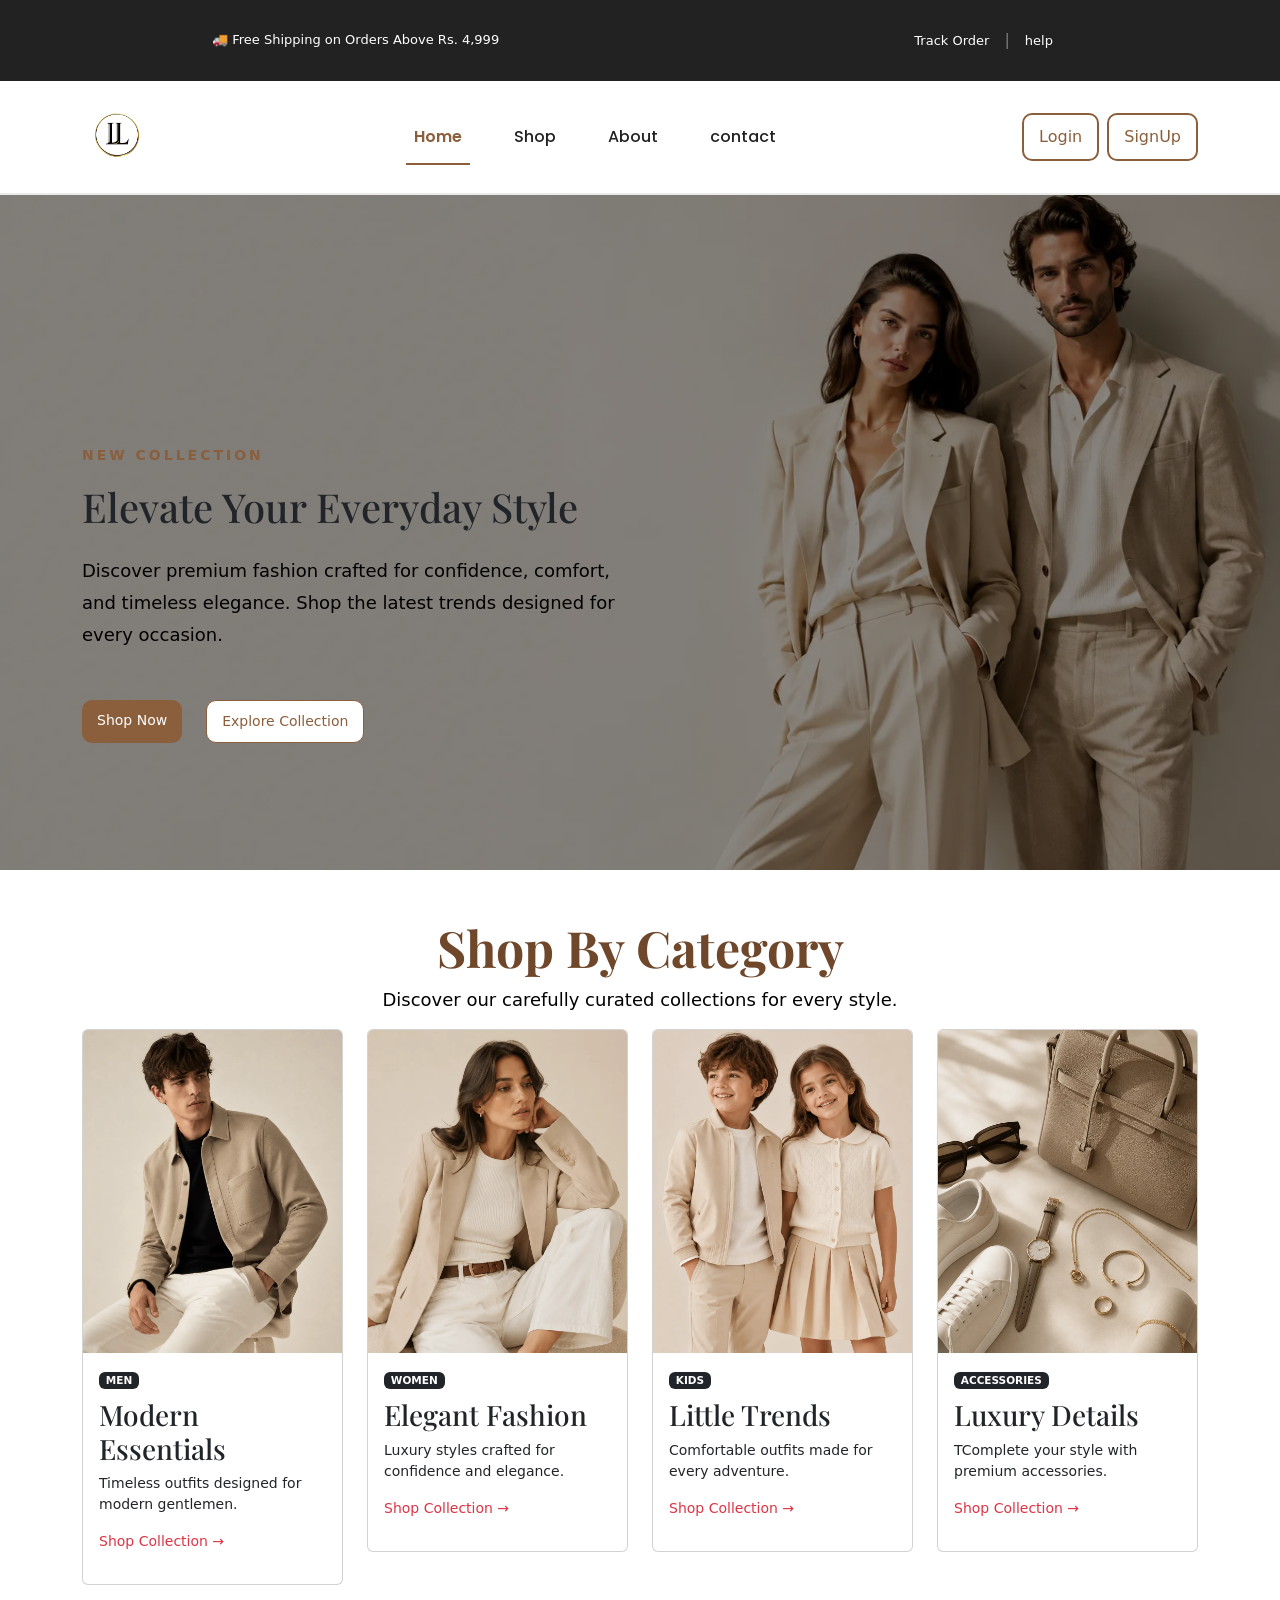
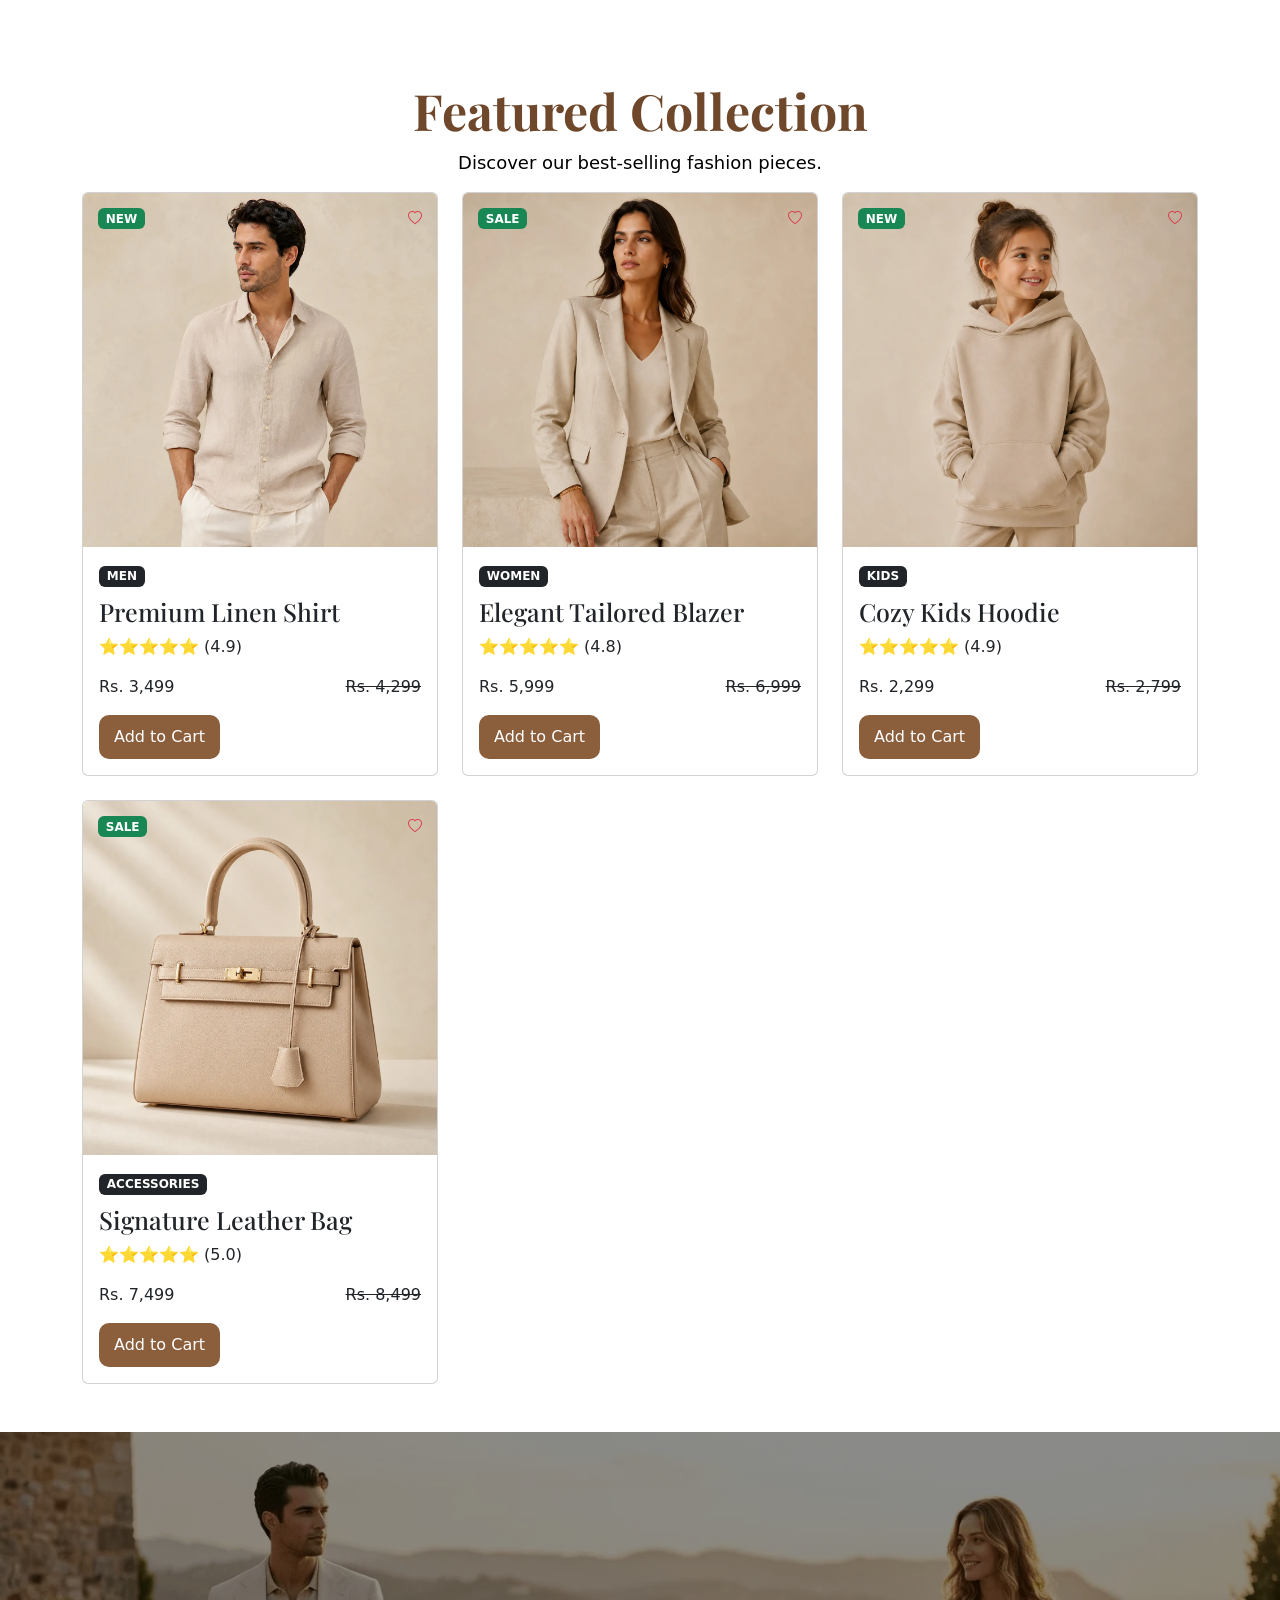
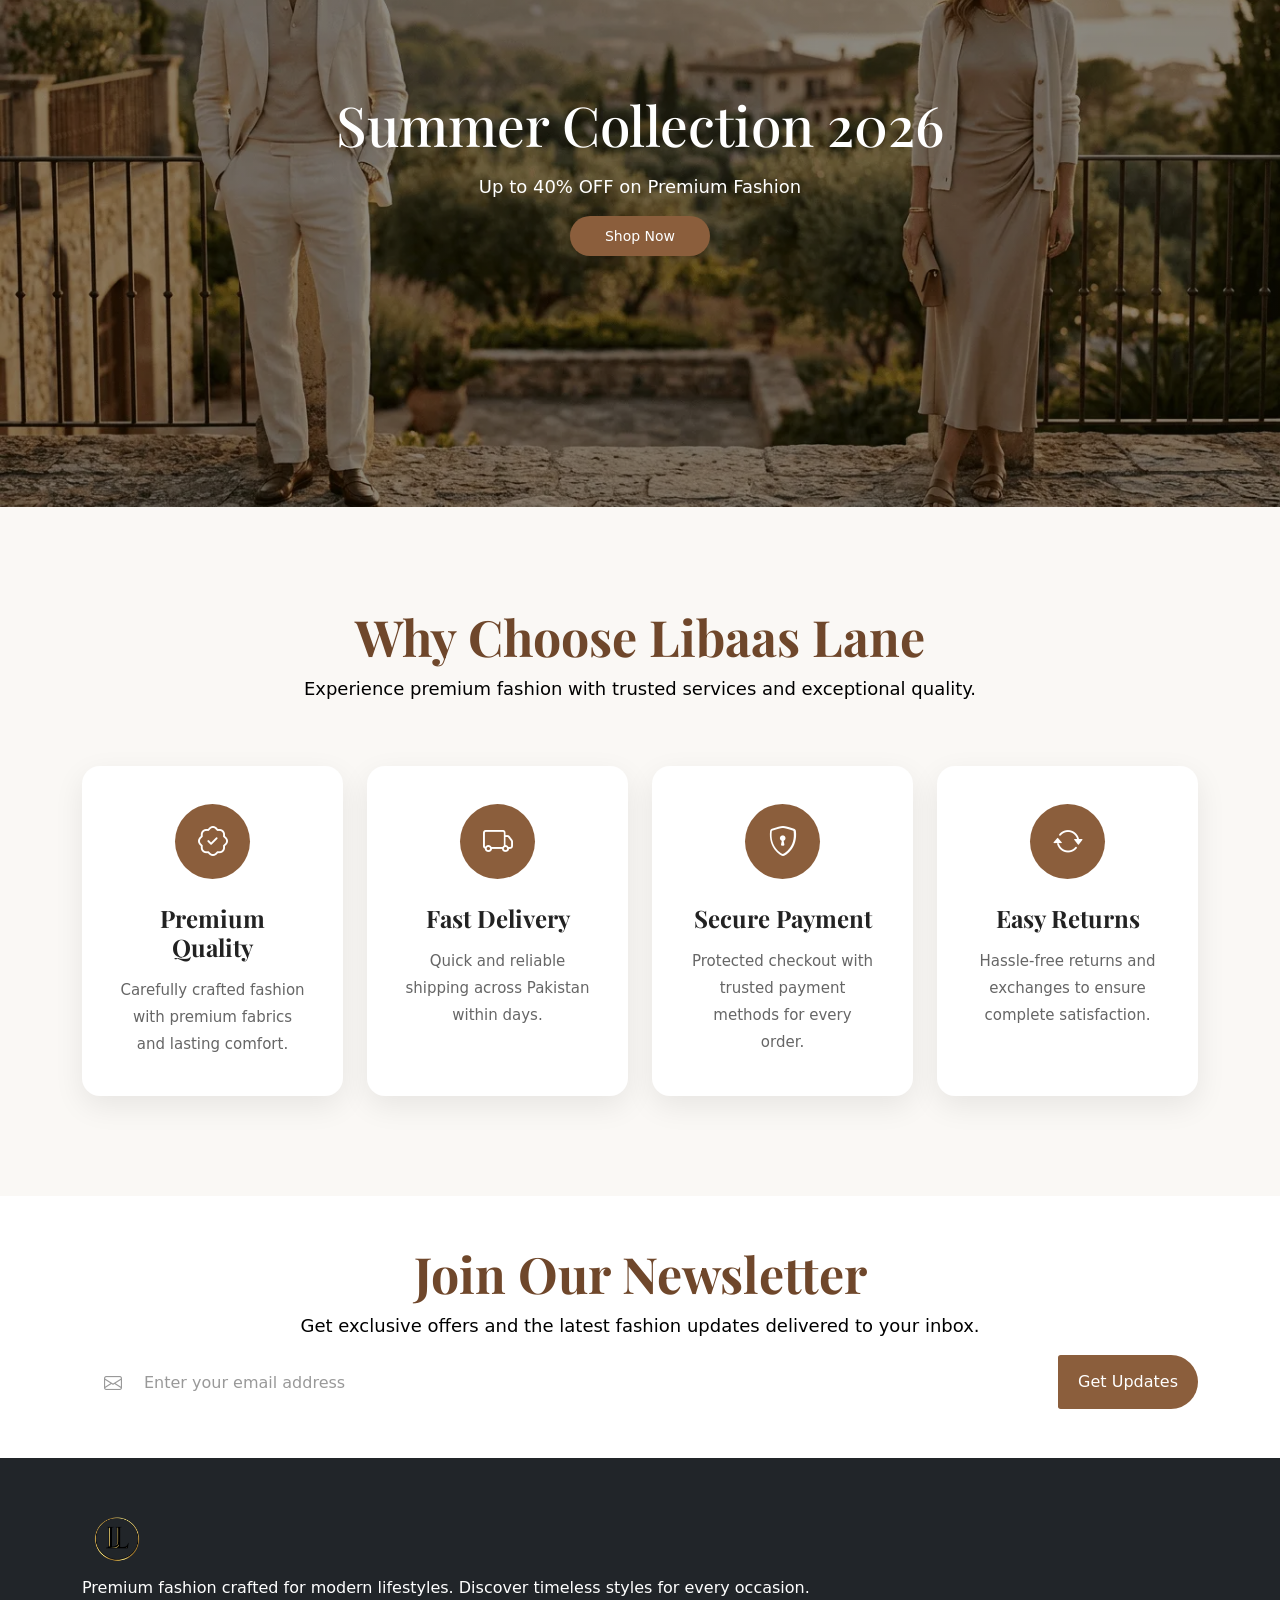
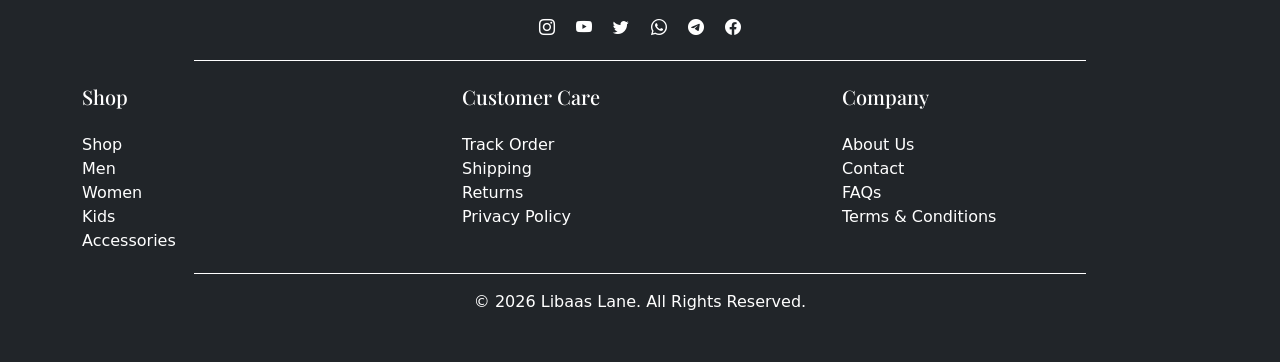
==== index.html @ 7b9d396a "steps Component Y" ====
<!DOCTYPE html>
<html lang="en">

<head>
    <meta charset="UTF-8">
    <meta name="viewport" content="width=device-width, initial-scale=1.0">
    <title>Libaas Lane | Premium Fashion for Men, Women &amp; Kids</title>
    <meta name="description"
        content="Shop premium fashion at Libaas Lane - timeless clothing and accessories for men, women, and kids. Free shipping on orders above Rs. 4,999.">
    <meta name="robots" content="index, follow">
    <link rel="canonical" href="https://www.libaaslane.com/index.html">

    <!-- Open Graph -->
    <meta property="og:type" content="website">
    <meta property="og:site_name" content="Libaas Lane">
    <meta property="og:title" content="Libaas Lane | Premium Fashion for Men, Women &amp; Kids">
    <meta property="og:description"
        content="Shop premium fashion at Libaas Lane - timeless clothing and accessories for men, women, and kids. Free shipping on orders above Rs. 4,999.">
    <meta property="og:url" content="https://www.libaaslane.com/index.html">
    <meta property="og:image" content="https://www.libaaslane.com/images/logo.webp">

    <!-- Twitter Card -->
    <meta name="twitter:card" content="summary_large_image">
    <meta name="twitter:title" content="Libaas Lane | Premium Fashion for Men, Women &amp; Kids">
    <meta name="twitter:description"
        content="Shop premium fashion at Libaas Lane - timeless clothing and accessories for men, women, and kids.">
    <meta name="twitter:image" content="https://www.libaaslane.com/images/logo.webp">

    <meta name="theme-color" content="#8B5E3C">

    <link rel="preconnect" href="https://fonts.googleapis.com">
    <link rel="preconnect" href="https://fonts.gstatic.com" crossorigin>
    <link rel="preconnect" href="https://cdn.jsdelivr.net">
    <link rel="preconnect" href="https://code.jquery.com">
    <link rel="shortcut icon" href="images/favicon.webp" type="image/webp">

    <link rel="shortcut icon" href="images/favicon.webp" type="image/webp">


    <link rel="preload" href="css/style.css" as="style" onload="this.onload=null;this.rel='stylesheet'">

    <noscript>
        <link rel="stylesheet" href="css/style.css">
    </noscript>
    <link rel="stylesheet" href="css/media.css">
    <link rel="stylesheet" href="bootstrap/bootstrap.min.css">
    <link
        href="https://fonts.googleapis.com/css2?family=Playfair+Display:wght@600;700;800&family=Poppins:wght@300;400;500;600;700&display=swap"
        rel="stylesheet">
    <link rel="stylesheet" href="https://cdn.jsdelivr.net/npm/bootstrap-icons@1.13.1/font/bootstrap-icons.min.css">

    <script type="application/ld+json">
    {
      "@context": "https://schema.org",
      "@type": "Organization",
      "name": "Libaas Lane",
      "url": "https://www.libaaslane.com/",
      "logo": "https://www.libaaslane.com/images/logo.webp"
    }
    </script>
    <script type="application/ld+json">
    {
      "@context": "https://schema.org",
      "@type": "WebSite",
      "name": "Libaas Lane",
      "url": "https://www.libaaslane.com/"
    }
    </script>
</head>

<body>
    <header>
        <div class="container-fluid topbar">
            <div class="row">
                <div class="col-12">
                    <div class="d-flex justify-content-around align-items-center">
                        <div>
                            <p>🚚 Free Shipping on Orders Above Rs. 4,999</p>
                        </div>
                        <div>
                            <a href="#">Track Order</a><span>|</span><a href="#">help</a>
                        </div>
                    </div>
                </div>
            </div>
        </div>
        <nav class="navbar navbar-expand-lg py-3 navbar-light">
            <div class="container">
                <a class="navbar-brand" href="#hero">
                    <img width="600" height="600" loading="eager" fetchpriority="high" decoding="async"
                        src="images/logo.webp" alt="Libaas Lane logo" class="logo">
                </a>
                <button class="navbar-toggler" type="button" data-bs-target="#menu" data-bs-toggle="collapse"
                    aria-controls="menu" aria-expanded="false" aria-label="Toggle navigation">
                    <span class="navbar-toggler-icon"></span>
                </button>
                <div class="collapse navbar-collapse" id="menu">
                    <ul class="navbar-nav mx-auto">
                        <li class="nav-item"><a class="nav-link nav-a active" href="index.html">Home</a></li>
                        <li class="nav-item"><a class="nav-link nav-a" href="Shop.html">Shop</a></li>
                        <li class="nav-item"><a class="nav-link nav-a" href="about.html">About</a></li>
                        <li class="nav-item"><a class="nav-link nav-a" href="contact.html">contact</a></li>
                    </ul>
                    <div class="d-flex gap-2 mt-lg-0 mt-3">
                        <button data-bs-target="#login" data-bs-toggle="modal" type="button"
                            class="btn-outline">Login</button>
                        <button data-bs-target="#signup" data-bs-toggle="modal" type="button"
                            class="btn-outline">SignUp</button>
                    </div>
                </div>
            </div>
        </nav>
    </header>
    <main>
        <section class="hero-sec" id="hero">
            <div class="hero-bg  container-fluid">
                <div class="container">
                    <div class="row">
                        <div class="col-lg-6 mt-md-5">
                            <span>NEW COLLECTION</span>
                            <h1 class="mt-md-3">Elevate Your
                                Everyday Style</h1>
                            <p class="mt-md-4 text-black">
                                Discover premium fashion crafted for confidence,
                                comfort, and timeless elegance. Shop the latest
                                trends designed for every occasion.
                            </p>
                            <div class="d-flex gap-4 mt-md-5 mb-lg-4">
                                <a href="Shop.html" class="shopnowindex">Shop Now</a>
                                <a href="shop.html#products" class="excoll">Explore Collection </a>
                            </div>
                        </div>
                    </div>
                </div>
            </div>
        </section>
        <section class="s-b-c container-fluid py-5">
            <div class="container">
                <div class="row">
                    <div class="col-12">
                        <h2 class="sec-h">Shop By Category</h2>
                        <p class="sec-sbt">Discover our carefully curated collections for every style.</p>
                    </div>
                </div>
                <div class="row g-4">
                    <div class="col-lg-3 col-md-4 col-6">
                        <a href="Shop.html#men" class="text-decoration-none s-b-c-main">
                            <div class="card overflow-hidden">
                                <img width="600" height="600" loading="lazy" decoding="async" src="images/men.webp"
                                    alt="Men's fashion collection">
                                <div class="card-body">
                                    <label class="badge bg-dark">MEN</label>
                                    <h3 class="card-title mt-2">Modern Essentials</h3>
                                    <p class="card-text">Timeless outfits designed for modern gentlemen.</p>
                                    <p class="text-danger">Shop Collection →</p>
                                </div>
                            </div>
                        </a>
                    </div>
                    <div class="col-lg-3 col-md-4 col-6">
                        <a href="Shop.html#women" class="text-decoration-none s-b-c-main">
                            <div class="card overflow-hidden">
                                <img width="600" height="600" loading="lazy" decoding="async" src="images/women.webp"
                                    alt="Women's fashion collection">
                                <div class="card-body">
                                    <label class="badge bg-dark">WOMEN</label>
                                    <h3 class="card-title mt-2">Elegant Fashion</h3>
                                    <p class="card-text">Luxury styles crafted for confidence and elegance.</p>
                                    <p class="text-danger">Shop Collection →</p>
                                </div>
                            </div>
                        </a>
                    </div>
                    <div class="col-lg-3 col-md-4 col-6">
                        <a href="Shop.html#kids" class="text-decoration-none s-b-c-main">
                            <div class="card overflow-hidden">
                                <img width="600" height="600" loading="lazy" decoding="async" src="images/kids.webp"
                                    alt="Kids' fashion collection">
                                <div class="card-body">
                                    <label class="badge bg-dark">KIDS</label>
                                    <h3 class="card-title mt-2">Little Trends</h3>
                                    <p class="card-text">Comfortable outfits made for every adventure.</p>
                                    <p class="text-danger">Shop Collection →</p>
                                </div>
                            </div>
                        </a>
                    </div>
                    <div class="col-lg-3 col-md-4 col-6">
                        <a href="Shop.html#accessories" class="text-decoration-none s-b-c-main">
                            <div class="card overflow-hidden">
                                <img width="600" height="600" loading="lazy" decoding="async"
                                    src="images/accessories.webp" alt="Fashion accessories collection">
                                <div class="card-body">
                                    <label class="badge bg-dark">ACCESSORIES</label>
                                    <h3 class="card-title mt-2">Luxury Details</h3>
                                    <p class="card-text">TComplete your style with premium accessories.</p>
                                    <p class="text-danger">Shop Collection →</p>
                                </div>
                            </div>
                        </a>
                    </div>
                </div>
            </div>
        </section>
        <section class="f-p container-fluid py-5">
            <div class="container">
                <div class="row">
                    <div class="col-12">
                        <h2 class="sec-h">Featured Collection</h2>
                        <p class="sec-sbt">Discover our best-selling fashion pieces.</p>
                    </div>
                </div>
                <div class="row gy-4">
                    <div class="col-lg-4 col-6">
                        <div class="card fp-card">
                            <div class="fp-main">
                                <span class="badge bg-success fp-b">NEW</span>
                                <a href="#" class="whislist" aria-label="Add to wishlist">
                                    <i class="bi bi-heart text-danger" aria-hidden="true"></i>
                                </a>
                                <img width="600" height="600" loading="lazy" decoding="async" src="images/fp-1.webp"
                                    class="card-img-top" alt="Premium Linen Shirt - Men | Libaas Lane">
                            </div>
                            <div class="card-body">
                                <span class="badge bg-dark ctg">MEN</span>
                                <h3 class="card-title">Premium Linen Shirt</h3>
                                <p>⭐⭐⭐⭐⭐ (4.9)</p>
                                <div class="d-flex justify-content-between fp-price">
                                    <p>Rs. 3,499</p>
                                    <p><del>Rs. 4,299</del></p>
                                </div>
                                <button class="adtocart" data-bs-target="#login" data-bs-toggle="modal"
                                    type="button">Add to
                                    Cart</button>
                            </div>
                        </div>
                    </div>
                    <div class="col-lg-4 col-6">
                        <div class="card fp-card">
                            <div class="fp-main">
                                <span class="badge bg-success fp-b">SALE</span>
                                <a href="#" class="whislist" aria-label="Add to wishlist">
                                    <i class="bi bi-heart text-danger" aria-hidden="true"></i>
                                </a>
                                <img width="600" height="600" loading="lazy" decoding="async" src="images/fp-2.webp"
                                    class="card-img-top" alt="Elegant Tailored Blazer - Women | Libaas Lane">
                            </div>
                            <div class="card-body">
                                <span class="badge bg-dark ctg">WOMEN</span>
                                <h3 class="card-title">Elegant Tailored Blazer</h3>
                                <p>⭐⭐⭐⭐⭐ (4.8)</p>
                                <div class="d-flex justify-content-between fp-price">
                                    <p>Rs. 5,999</p>
                                    <p><del>Rs. 6,999</del></p>
                                </div>
                                <button class="adtocart" data-bs-target="#login" data-bs-toggle="modal"
                                    type="button">Add to
                                    Cart</button>
                            </div>
                        </div>
                    </div>
                    <div class="col-lg-4 col-6">
                        <div class="card fp-card">
                            <div class="fp-main">
                                <span class="badge bg-success fp-b">NEW</span>
                                <a href="#" class="whislist" aria-label="Add to wishlist">
                                    <i class="bi bi-heart text-danger" aria-hidden="true"></i>
                                </a>
                                <img width="600" height="600" loading="lazy" decoding="async" src="images/fp-3.webp"
                                    class="card-img-top" alt="Cozy Kids Hoodie - Kids | Libaas Lane">
                            </div>
                            <div class="card-body">
                                <span class="badge bg-dark pctg">KIDS</span>
                                <h3 class="card-title">Cozy Kids Hoodie</h3>
                                <p>⭐⭐⭐⭐⭐ (4.9)</p>
                                <div class="d-flex justify-content-between fp-price">
                                    <p>Rs. 2,299</p>
                                    <p><del>Rs. 2,799</del></p>
                                </div>
                                <button class="adtocart" data-bs-target="#login" data-bs-toggle="modal"
                                    type="button">Add to
                                    Cart</button>
                            </div>
                        </div>
                    </div>
                    <div class="col-lg-4 col-6">
                        <div class="card fp-card">
                            <div class="fp-main">
                                <span class="badge bg-success fp-b">SALE</span>
                                <a href="#" class="whislist" aria-label="Add to wishlist">
                                    <i class="bi bi-heart text-danger" aria-hidden="true"></i>
                                </a>
                                <img width="600" height="600" loading="lazy" decoding="async" src="images/fp-4.webp"
                                    class="card-img-top" alt="Signature Leather Bag - Accessories | Libaas Lane">
                            </div>
                            <div class="card-body">
                                <span class="badge bg-dark ctg">ACCESSORIES</span>
                                <h3 class="card-title">Signature Leather Bag</h3>
                                <p>⭐⭐⭐⭐⭐ (5.0)</p>
                                <div class="d-flex justify-content-between fp-price">
                                    <p>Rs. 7,499</p>
                                    <p><del>Rs. 8,499</del></p>
                                </div>
                                <button class="adtocart" data-bs-target="#login" data-bs-toggle="modal"
                                    type="button">Add to
                                    Cart</button>
                            </div>
                        </div>
                    </div>
                </div>
            </div>
            </div>
        </section>
        <div class="container-fluid promo-banner">
            <div class="container">
                <div class="row">
                    <div class="col-12 promo-content">
                        <h2 class="mb-md-3 mb-2">Summer Collection 2026</h2>
                        <p class="mb-md-4 mb-3">Up to 40% OFF on Premium Fashion</p>
                        <a href="shop.html" class="promo-btn mb-3">Shop Now</a>
                    </div>
                </div>
            </div>
        </div>
        <section class="container-fluid w-c-us">
            <div class="container">

                <div class="row">
                    <div class="col-12 text-center mb-5">
                        <h2 class="sec-h">Why Choose Libaas Lane</h2>
                        <p class="sec-sbt">
                            Experience premium fashion with trusted services and exceptional quality.
                        </p>
                    </div>
                </div>

                <div class="row gx-4">

                    <div class="col-lg-3 col-md-6 col-12">
                        <div class="card why-card h-100">
                            <div class="card-body">
                                <div class="icon-box">
                                    <i class="bi bi-patch-check"></i>
                                </div>
                                <h3 class="card-title">Premium Quality</h3>
                                <p class="card-text">
                                    Carefully crafted fashion with premium fabrics and lasting comfort.
                                </p>
                            </div>
                        </div>
                    </div>

                    <div class="col-lg-3 col-md-6 col-12">
                        <div class="card why-card h-100">
                            <div class="card-body">
                                <div class="icon-box">
                                    <i class="bi bi-truck"></i>
                                </div>
                                <h3 class="card-title">Fast Delivery</h3>
                                <p class="card-text">
                                    Quick and reliable shipping across Pakistan within days.
                                </p>
                            </div>
                        </div>
                    </div>

                    <div class="col-lg-3 col-md-6 col-12">
                        <div class="card why-card h-100">
                            <div class="card-body">
                                <div class="icon-box">
                                    <i class="bi bi-shield-lock"></i>
                                </div>
                                <h3 class="card-title">Secure Payment</h3>
                                <p class="card-text">
                                    Protected checkout with trusted payment methods for every order.
                                </p>
                            </div>
                        </div>
                    </div>

                    <div class="col-lg-3 col-md-6 col-12">
                        <div class="card why-card h-100">
                            <div class="card-body">
                                <div class="icon-box">
                                    <i class="bi bi-arrow-repeat"></i>
                                </div>
                                <h3 class="card-title">Easy Returns</h3>
                                <p class="card-text">
                                    Hassle-free returns and exchanges to ensure complete satisfaction.
                                </p>
                            </div>
                        </div>
                    </div>

                </div>

            </div>
        </section>
        <section class="container-fluid newsletter py-5">
            <div class="container">
                <div class="row">
                    <div class="col-12">
                        <h2 class="sec-h">Join Our Newsletter</h2>
                        <p class="sec-sbt">Get exclusive offers and the latest
                            fashion updates delivered to your inbox.</p>
                    </div>
                </div>
                <div class="row">
                    <div class="col-12 text-center">
                        <div class="newsletter-input">
                            <form action="#">
                                <i class="bi bi-envelope" aria-hidden="true"></i>
                                <input type="email" name="email" id="newsletteremail"
                                    placeholder="Enter your email address">
                                <button type="submit">Get Updates</button>
                            </form>
                        </div>
                    </div>
                </div>
            </div>
        </section>
        <div class="modal" id="login">
            <div class="modal-dialog">
                <div class="modal-content">
                    <div class="modal-header">
                        <h4 class="text-center modal-head">Login to Your Account </h4>
                        <button class="btn-close btn-login-close" data-bs-dismiss="modal" aria-label="Close"></button>
                    </div>
                    <div class="modal-body">
                        <div class="d-flex flex-column justify-content-center align-items-center">
                            <div>
                                <img width="600" height="600" src="images/logo.webp" loading="lazy" decoding="async"
                                    alt="Libaas Lane logo" class="logo">
                            </div>
                            <h3 class="heading"> Welcome Back 👋</h3>
                            <p class="sbt">Sign in to continue shopping</p>
                        </div>
                        <form action="#">
                            <div class="mb-4">
                                <label for="email" class="form-label">Email Address</label>
                                <div class="input-group">
                                    <span class="input-group-text"><i class="input-icon bi bi-envelope-fill"></i></span>
                                    <input type="email" name="email" id="email" class="form-control"
                                        placeholder="your@email.com" required>
                                </div>
                            </div>
                            <div class="mb-4">
                                <label for="password" class="form-label">Password</label>
                                <div class="input-group">
                                    <span class="input-group-text"><i class="input-icon bi bi-lock-fill"></i></span>
                                    <input type="password" name="password" id="password" class="form-control"
                                        placeholder="***************" required>
                                    <a href="#" class="input-group-text"><i class="input-icon bi bi-eye"></i></a>
                                </div>
                            </div>
                            <div class="loginline d-flex justify-content-between">
                                <div class="form-check mb-4 d-flex align-items-center gap-2">
                                    <input type="checkbox" name="remember" id="remember" class="form-check-input">
                                    <label for="remember" class="form-check-label">Remember me</label>
                                </div>
                                <a href="#" class="text-decoration-none">Forgot Password?</a>
                            </div>
                            <button class="w-100 mb-4 loginbtn" type="submit">Login</button>
                            <div class="d-flex justify-content-center"><span class="orline">────────────────</span>
                                <p class="or">OR</p> <span class="orline">────────────────</span>
                            </div>
                            <div class="">
                                <button class="w-100 mb-2 googlebtn position-relative"><i
                                        class="bi bi-google me-2 position-absolute google-icon"></i>Continue with <span
                                        class="google-1">G</span><span class="google-2">o</span><span
                                        class="google-3">o</span><span class="google-4">g</span><span
                                        class="google-5">l</span><span class="google-6">e</span></button>
                            </div>
                            <button class="w-100 mb-4 facebookbtn position-relative  btn btn-primary"><i
                                    class="bi bi-facebook me-2 position-absolute facebook-icon"></i>Continue with
                                Facebook</button>
                            <div class="d-flex gap-2">
                                <p>Don't have an account?</p> <a class="text-decoration-none" href="#"
                                    data-bs-toggle="modal" data-bs-target="#signup">Register</a>
                            </div>
                        </form>
                    </div>
                </div>
            </div>
        </div>
        <div class="modal" id="signup">
            <div class="modal-dialog">
                <div class="modal-content">
                    <div class="modal-header">
                        <h4 class="text-center modal-head">Register Your Account </h4>
                        <button class="btn-close btn-login-close" data-bs-dismiss="modal" aria-label="Close"></button>
                    </div>
                    <div class="modal-body">
                        <div class="d-flex flex-column justify-content-center align-items-center">
                            <div>
                                <img width="600" height="600" src="images/logo.webp" loading="lazy" decoding="async"
                                    alt="Libaas Lane logo" class="logo">
                            </div>
                            <h3 class="heading">👤 Welcome to Libaas Lane</h3>
                            <p class="sbt">Create your account to start shopping.</p>
                        </div>
                        <form action="#">
                            <div class="mb-4">
                                <label for="name" class="form-label">Full Name</label>
                                <input type="text" name="name" id="name" class="form-control"
                                    placeholder="Enter Your Full Name" required>
                            </div>
                            <div class="mb-4">
                                <label for="email1" class="form-label">Email Address</label>
                                <div class="input-group">
                                    <span class="input-group-text"><i class="input-icon bi bi-envelope-fill"></i></span>
                                    <input type="email" name="email" id="email1" class="form-control"
                                        placeholder="your@email.com" required>
                                </div>
                            </div>
                            <div class="mb-4">

                                <label for="password-signup" class="form-label">Password</label>

                                <div class="input-group">

                                    <input type="password" name="password" id="password-signup" class="form-control"
                                        placeholder="Enter Your Password" required>

                                    <a href="#" class="input-group-text"><i class="input-icon bi bi-eye"></i></a>

                                </div>

                                <label for="passwordconfirm" class="form-label">Password</label>

                                <div class="input-group">

                                    <input type="password" name="password" id="passwordconfirm" class="form-control"
                                        placeholder="Re-enter Your Password" required>

                                    <a href="#" class="input-group-text"><i class="input-icon bi bi-eye"></i></a>

                                </div>

                            </div>
                            <div class="loginline d-flex justify-content-between">
                                <div class="form-check mb-4 d-flex gap-2">
                                    <input type="checkbox" name="remember" id="agree" class="form-check-input">
                                    <label for="agree" class="form-check-label">I agree to the Terms & Conditions
                                    </label>
                                </div>
                                <a href="#" class="text-decoration-none">Forgot Password?</a>
                            </div>
                            <button class="w-100 mb-4 signupbtn" type="submit">Create Account</button>
                            <div class="d-flex justify-content-center"><span class="orline">──────</span>
                                <p class="or">OR Continue With</p> <span class="orline">──────</span>
                            </div>
                            <div>
                                <button class="w-100 mb-2 googlebtn position-relative"><i
                                        class="bi bi-google me-2 position-absolute google-icon"></i> Create Account
                                    <span class="google-1">G</span><span class="google-2">o</span><span
                                        class="google-3">o</span><span class="google-4">g</span><span
                                        class="google-5">l</span><span class="google-6">e</span></button>
                            </div>
                            <button class="w-100 mb-4 facebookbtn position-relative  btn btn-primary"><i
                                    class="bi bi-facebook me-2 position-absolute facebook-icon"></i>Continue with
                                Facebook</button>
                            <div class="d-flex gap-2">
                                <p> Already have an account?</p> <a class="text-decoration-none" href="#"
                                    data-bs-toggle="modal" data-bs-target="#login">Sign in</a>
                            </div>
                        </form>
                    </div>
                </div>
            </div>
        </div>
        <button id="backToTop" type="button" aria-label="Back to top">
            <i class="bi bi-arrow-up" aria-hidden="true"></i>
        </button>
    </main>
    <footer class="container-fluid foot py-5 bg-dark">
        <div class="container">
            <div class="row align-items-center">
                <div class="col-12">
                    <img width="600" height="600" loading="lazy" decoding="async" src="images/logo.webp" class="logo"
                        alt="Libaas Lane logo">
                </div>
                <div class="col-12">
                    <p class="text-white">Premium fashion crafted for modern lifestyles.
                        Discover timeless styles for every occasion.</p>
                </div>
                <div class="col-12 text-center">
                    <i class="bi bi-instagram text-white mx-2" aria-hidden="true"></i>
                    <i class="bi bi-youtube text-white mx-2" aria-hidden="true"></i>
                    <i class="bi bi-twitter text-white mx-2" aria-hidden="true"></i>
                    <i class="bi bi-whatsapp text-white mx-2" aria-hidden="true"></i>
                    <i class="bi bi-telegram text-white mx-2" aria-hidden="true"></i>
                    <i class="bi bi-facebook text-white mx-2" aria-hidden="true"></i>
                </div>

            </div>
            <div class="hr"></div>
            <div class="row">
                <div class="col-lg-4 col-md-6 col-12 text-md-start text-center">
                    <div class="foot-main text-white mt-4">
                        <h5 class="mb-4">Shop</h5>
                        <a href="Shop.html" class="nav-link">Shop</a>
                        <a href="Shop.html#men" class="nav-link">Men </a>
                        <a href="Shop.html#women" class="nav-link">Women </a>
                        <a href="Shop.html#kids" class="nav-link">Kids </a>
                        <a href="Shop.html#accessories" class="nav-link">Accessories </a>
                    </div>
                </div>
                <div class="col-lg-4 col-md-6 col-12 text-md-start text-center">
                    <div class="foot-main text-white mt-4">
                        <h5 class="mb-4">Customer Care</h5>
                        <a href="#" class="nav-link">Track Order </a>
                        <a href="#" class="nav-link">Shipping </a>
                        <a href="#" class="nav-link">Returns </a>
                        <a href="#" class="nav-link">Privacy Policy </a>
                    </div>
                </div>
                <div class="col-lg-4 col-md-6 col-12 text-md-start text-center">
                    <div class="foot-main text-white mt-4">
                        <h5 class="mb-4">Company</h5>
                        <a href="about.html" class="nav-link">About Us</a>
                        <a href="contact.html" class="nav-link">Contact</a>
                        <a href="#" class="nav-link">FAQs</a>
                        <a href="#" class="nav-link">Terms & Conditions</a>
                    </div>
                </div>
            </div>
            <div class="hr"></div>
            <div class="row">
                <div class="col-12 text-white text-center mt-3">© 2026 Libaas Lane. All Rights Reserved.</div>
            </div>
        </div>
    </footer>
    <script src="https://code.jquery.com/jquery-3.7.1.min.js"></script>
    <script defer src="bootstrap/bootstrap.bundle.min.js"></script>
    <script defer src="jquery.js"></script>
</body>

</html>
---- css/style.css ----
*{margin:0;padding:0;box-sizing:border-box}
@font-face {font-family: 'Poppins';src: url('../fonts/Poppins-Regular.woff2')format('woff2');font-display: swap !important;}
h1,h2,h3,h4,h5,h6{font-family:'Playfair Display',serif}
html{scrollbar-width:thin;scrollbar-color:#8B5E3C #ffff}
::-webkit-scrollbar-thumb{color:#8B5E3C;border-radius:20px}
body{font-family:'Poppins',sans-serif;overflow-x:hidden;width:100%}
.topbar{background-color:#222222;color:white;padding:15px 20px}
.topbar a{color:white;text-decoration:none;transition:.35s ease;padding:0 15px;font-size:13px}
.topbar p{margin-top:15px;font-size:13px}
.topbar span{color:rgba(255,255,255,0.4)}
.navbar{background:#fff;border-bottom:2px solid #EAEAEA}
.logo{width:70px;user-select:none}
.nav-a{position:relative}
.nav-a::after{content:"";position:absolute;left:0;bottom:-8px;width:0;height:2px;background:#8B5E3C;transition:.35s ease}
.nav-a:hover::after{width:100%}
.nav-a.active::after{width:100%}
.nav-a{font-family:"Poppins",sans-serif !important;font-size:16px !important;font-weight:500 !important;color:#222222 !important;margin:0 18px !important;transition:.35s ease !important}
.nav-a:hover{color:#8B5E3C !important}
.nav-a.active{color:#8B5E3C !important;font-weight:600 !important}
.btn-outline{color:#8B5E3C !important;border:2px solid #8B5E3C;padding:10px 15px;background-color:transparent;border-radius:10px;transition:.35s ease}
.btn-outline:hover{background-color:#8B5E3C !important;color:white !important}
.hero-sec{background-color:transparent}
.hero-bg{height: clamp(180px, 56.25vw, 675px); width: 100%; background-image:linear-gradient(rgba(0,0,0,.45),rgba(0,0,0,.45)),url("../images/hero.webp");padding-top:200px;background-position:center;background-repeat:no-repeat;background-size:cover;aspect-ratio:16 / 9}
.hero-bg span{color:#8B5E3C;font-size:14px;font-weight:600;letter-spacing:3px;text-transform:uppercase}
.hero-bg h2{font-size:60px;font-weight:700;color:#222222;line-height:1.1}
.hero-bg p{font-size:18px;color:#666666 !;line-height:1.8}
.about-hero-sec{background-color:transparent}
.about-hero-bg{height: clamp(180px, 56.25vw, 675px); width: 100%; background-image:linear-gradient(rgba(0,0,0,.45),rgba(0,0,0,.45)),url("../images/about-hero.webp");background-position:center;background-repeat:no-repeat;background-size:cover;min-height:50vh;display:flex;align-items:center}
.contact-hero-bg{height: clamp(180px, 56.25vw, 675px); width: 100%; background-image:linear-gradient(rgba(0,0,0,.45),rgba(0,0,0,.45)),url("../images/contact-hero.webp")}
.about-hero-bg h2{font-size:60px;font-weight:700;color:#ffffff;line-height:1.1}
.about-hero-bg p{font-size:18px;color:#d3c8c8 !important;line-height:1.8}
.shopnow{background-color:#8B5E3C;padding:10px 15px;border-radius:10px;border:none;color:#FFFFFF;transition:.35s ease}
.shopnow:hover{Background:#6F472B}
.shopnowindex{background-color:#8B5E3C;padding:10px 15px;border-radius:10px;border:none;color:#FFFFFF;transition:.35s ease}
.shopnowindex:hover{Background:#6F472B}
.excoll{background-color:transparent;border:1px solid #8B5E3C;background-color:white;color:#8B5E3C;padding:10px 15px !important;border-radius:10px;transition:.35s ease}
.excoll:hover{background-color:#8B5E3C;color:#FFFFFF}
.sec-h{font-size:50px;color:#6F472B;text-align:center;font-weight:700}
.sec-sbt{color:black;font-size:18px;font-weight:500;text-align:center}
@media (min-width:280px) and (max-width:767px){.sec-h{font-size:32px}
.sec-sbt{font-size:15px}
}
.s-b-c-main img{width:100%;height:auto;aspect-ratio:4/5;object-fit:cover;transition:.35s ease}
.s-b-c-main:hover img{transform:scale(1.08)}
@media (min-width:280px) and (max-width:540px){.s-b-c-main h3{font-size:12px}
.s-b-c-main p{font-size:11px}
}
.fp-card{overflow:hidden}
.fp-main{position:relative}
.fp-main img{width:100%;height:auto;aspect-ratio:1/1;object-fit:cover;transition:.35s ease}
.fp-card:hover img{transform:scale(1.08)}
.fp-b{position:absolute;top:15px;left:15px}
.product-card{overflow:hidden}
.product-main{position:relative}
.product-main img{width:100%;height:auto;aspect-ratio:1/1;object-fit:cover;transition:.35s ease}
.product-card:hover img{transform:scale(1.08)}
.product-b{position:absolute;top:15px;left:15px}
.whislist{position:absolute;top:15px;right:15px}
.adtocart{background-color:#8B5E3C;color:#FFFFFF;padding:10px 15px;border-radius:10px;border:none}
.adtocart:hover{background-color:#6F472B;color:#FFFFFF}
.padtocart{background-color:#8B5E3C;color:#FFFFFF;padding:10px 15px;border-radius:10px;border:none}
.padtocart:hover{background-color:#6F472B;color:#FFFFFF}
.fp-card h3{font-size:25px;margin-top:10px}
.product-card h3{font-size:20px;margin-top:10px}
.promo-banner{height: clamp(180px, 56.25vw, 675px); width: 100%; background-image:linear-gradient(rgba(0,0,0,.45),rgba(0,0,0,.45)),url("../images/banner.webp");background-position:center;background-repeat:no-repeat;background-size:cover;aspect-ratio:16 / 9;display:flex;align-items:center;justify-content:center;text-align:center}
.promo-content h2{font-family:"Playfair Display",serif;color:white;font-size:55px}
.promo-content p{color:white;font-size:18px}
.promo-btn{background:#8B5E3C;color:white;padding:12px 35px;border-radius:50px;text-decoration:none}
.w-c-us{padding:100px 0;background:#FAF8F5}
.why-card{border:none !important;border-radius:18px !important;padding:18px;width:100%;background:#FFFFFF;box-shadow:0 10px 30px rgba(0,0,0,.08);transition:.35s ease}
.why-card:hover{transform:translateY(-10px);box-shadow:0 20px 40px rgba(0,0,0,.12)}
.why-card .card-body{text-align:center;padding:20px}
.icon-box{width:75px;height:75px;background:#8B5E3C;border-radius:50%;display:flex;justify-content:center;align-items:center;margin:0 auto 25px;transition:.35s ease}
.why-card:hover .icon-box{background:#6F472B}
.icon-box i{color:#FFFFFF;font-size:30px}
.why-card .card-title{font-size:24px;font-weight:700;color:#222222;margin-bottom:15px}
.why-card .card-text{font-size:15px;color:#666666;line-height:1.8;margin:0}
.newsletter-input{position:relative;width:100%}
#newsletteremail{box-sizing: border-box; height:55px;border-radius:50px;width:100%;padding:0 60px;border:2px solid transparent;color:#222222}
#newsletteremail::placeholder{color:#999999}
#newsletteremail:focus{border-color:#D4B08C;box-shadow:0 0 0 4px rgba(139,94,60,.12);outline:none}
.newsletter-input i{position:absolute;left:22px;top:50%;transform:translateY(-50%);color:#999999;font-size:18px}
.newsletter-input button{position:absolute;right:0px;padding:15px 20px;background-color:#8B5E3C;color:white;border-radius:5px 50px 50px 5px;border:none}
.hr{background-color:white;height:1px;width:80%;margin:auto;margin-top:20px}
footer i{transition:.3s;cursor:pointer}
footer i:hover{color:#8B5E3C !important;transform:translateY(-3px)}
button,a{border-radius:8px;cursor:pointer}
.shop-banner{height: clamp(180px, 56.25vw, 675px); width: 100%; background-image:linear-gradient(rgba(0,0,0,.45),rgba(0,0,0,.45)),url("../images/shop\ banner.webp");aspect-ratio:16 / 9;background-repeat:no-repeat;background-size:cover}
.shop-main span{font-size:14px;color:#D4B08C;font-weight:600;text-transform:uppercase;letter-spacing:4px}
.shop-main h1{font-size:60px;color:white;font-weight:700;line-height:1.1}
.shop-main p{font-size:18px;font-weight:400;color:rgba(255,255,255,.85);line-height:1.8;max-width:650px}
.shop-main a{font-size:15px;font-weight:500;color:rgba(255,255,255,.8);text-decoration:none}
.bshop{color:#D4B08C;font-weight:600;font-size:15px}
.color{width:28px;height:28px;border-radius:50%;border:2px solid white}
.modalmain{cursor:pointer}
.product-modal{border:none;border-radius:25px;overflow:hidden;box-shadow:0 25px 70px rgba(0,0,0,.15);background:#fff}
.product-modal .modal-body{padding:35px}
.product-modal h2{font-family:"Playfair Display",serif;color:#222;font-weight:700}
.product-modal h3{color:#8B5E3C;font-weight:700}
.product-modal .carousel-inner{background:#F8F8F8;border-radius:18px}
.product-modal .carousel-item img{width:100%;aspect-ratio:1/1;object-fit:cover;transition:.35s ease;cursor:zoom-in}
a{text-decoration:none}
.product-modal .carousel-item:hover img{transform:scale(1.05)}
.product-modal .carousel-control-prev,.product-modal .carousel-control-next{width:45px;height:45px;background:rgba(255,255,255,.95);border-radius:50%;top:50%;transform:translateY(-50%);opacity:1}
.product-modal .carousel-control-prev{left:15px}
.product-modal .carousel-control-next{right:15px}
.product-modal .carousel-control-prev-icon,.product-modal .carousel-control-next-icon{filter:invert(1);width:18px;height:18px}
.product-modal .carousel-indicators{margin-bottom:0}
.product-modal .carousel-indicators button{width:10px;height:10px;border-radius:50%;background:#8B5E3C}
.product-modal .badge{font-size:13px;letter-spacing:1px;border-radius:50px}
.product-modal p{line-height:1.8}
.product-modal .btn-outline-dark{min-width:55px;border-radius:10px;transition:.35s}
.product-modal .btn-outline-dark:hover,.product-modal .btn-outline-dark.active{background:#8B5E3C;border-color:#8B5E3C;color:white}
.product-modal .color{width:34px;height:34px;border-radius:50%;cursor:pointer;border:3px solid white;box-shadow:0 0 0 1px #ddd;transition:.35s}
.product-modal .color:hover{transform:scale(1.15)}
.quantity-box{max-width:170px}
.quantity-box .form-control{text-align:center;font-weight:600;border-left:0;border-right:0;box-shadow:none}
.quantity-box .btn{width:48px}
.product-modal .shopnow{padding:14px;font-size:16px}
.product-modal .btn-dark{border-radius:10px;transition:.35s}
.product-modal .btn-dark:hover{background:#222;transform:translateY(-2px)}
.product-modal .row.text-center i{transition:.35s}
.product-modal .row.text-center div:hover i{transform:translateY(-5px)}
.product-modal .btn-close{font-size:14px}
.modal-dialog-scrollable .modal-body::-webkit-scrollbar{width:6px}
.modal-dialog-scrollable .modal-body::-webkit-scrollbar-thumb{background:#8B5E3C;border-radius:20px}
@media(max-width:991px){.product-modal .modal-body{padding:25px}
.product-modal h2{font-size:32px}
}
@media(max-width:767px){.product-modal .modal-body{padding:20px}
.product-modal h2{font-size:26px}
.product-modal h3{font-size:24px}
.product-modal p{font-size:14px}
.product-modal .carousel-item img{aspect-ratio:1/1}
.quantity-box{max-width:100%}
.product-modal .shopnow,.product-modal .btn-dark{padding:12px;font-size:14px}
.product-modal .row.text-center .col-4{margin-bottom:15px}
}
@media(max-width:320px){.product-modal .modal-body{padding:15px}
.product-modal h2{font-size:22px}
.product-modal h3{font-size:20px}
.product-modal p,.product-modal small{font-size:12px}
.product-modal .btn-outline-dark{min-width:45px;font-size:12px}
.product-modal .color{width:28px;height:28px}
.quantity-box .btn{width:40px}
.product-modal .shopnow,.product-modal .btn-dark{font-size:13px}
}
.product-thumb{width:100%;aspect-ratio:1/1;object-fit:cover;border-radius:12px;cursor:pointer;border:2px solid transparent;transition:.35s ease}
.product-thumb:hover{transform:translateY(-4px);border-color:#8B5E3C}
.product-thumb.active{border-color:#8B5E3C;box-shadow:0 0 0 3px rgba(139,94,60,.15)}
.shop-section{background:#faf8f5}
.filter-card{padding:5px}
.filter-card,.shop-section .card{border-radius:15px}
.filter-title{color:#8B5E3C;font-weight:700}
.filter-heading{font-weight:600;margin-bottom:12px}
.color{width:28px;height:28px;border-radius:50%;border:2px solid #ddd;display:inline-block;cursor:pointer}
.black{background:#000}
.white{background:#fff}
.brown{background:#8B5E3C}
.blue{background:#2f6fed}
.form-control,.form-select{height:50px}
.form-control:focus,.form-select:focus{border-color:#8B5E3C;box-shadow:0 0 0 .2rem rgba(139,94,60,.15)}
.shopnow{background:#8B5E3C;color:#fff;border:none;border-radius:8px;padding:12px;text-decoration:none;transition:.3s}
.shopnow:hover{background:#6f472b}
input[type="number"]::-webkit-outer-spin-button,input[type="number"]::-webkit-inner-spin-button{-webkit-appearance:none;margin:0}
input[type="number"]{-moz-appearance:textfield;appearance:textfield}
.custom-pagination .page-link{color:#8B5E3C;border:1px solid #8B5E3C;padding:10px 18px;font-weight:600;transition:.3s}
.custom-pagination .page-link:hover{background:#8B5E3C;color:#fff}
.custom-pagination .page-item.active .page-link{background:#8B5E3C;border-color:#8B5E3C;color:#fff}
#men,#women,#kids,#accessories{scroll-margin-top:100px}
#backToTop{position:fixed;right:25px;bottom:25px;width:50px;height:50px;border:none;border-radius:50%;background:#8B5E3C;color:#fff;font-size:22px;cursor:pointer;display:none;z-index:9999;transition:.35s ease;box-shadow:0 8px 20px rgba(0,0,0,.18)}
#backToTop:hover{background:#6E472C;transform:translateY(-5px)}
#backToTop i{line-height:50px}
.modal-dialog{border:2px solid #6d472b;border-radius:10px}
#login{border-radius:20px;box-shadow:0 20px 60px rgba(0,0,0,.12)}
#signup{border-radius:20px;box-shadow:0 20px 60px rgba(0,0,0,.12)}
.btn-close,.btn-close:hover,.btn-close:focus,.btn-close:active,.btn-close:focus-visible{outline:none !important;box-shadow:none !important;border:none !important}
#login .modal-head{color:#6d472b}
#signup .modal-head{color:#6d472b}
.form-control,.form-control:hover,.form-control:focus,.form-control:active,.form-control:focus-visible{outline:none !important;box-shadow:none !important;border:none !important}
.form-control:focus{border:2px solid #6E472C !important;border-radius:12px !important}
.form-control{border-radius:12px !important;padding:20px !important;height:55px}
.input-icon{color:#999;transition:0.35s ease}
.input-icon:hover{color:#8B5E3C}
.form-check label,a{font-size:14px}
.loginline a{color:#8B5E3C;transition:0.35s ease}
#login label{color:#333 !important}
#login .sbt{color:#777;font-size:15px}
#login .heading{color:#222;font-size:32px;font-weight:700;font-family:'Poppins',sans-serif}
#signup label{color:#333 !important}
#signup .sbt{color:#777;font-size:15px}
#signup .heading{color:#222;font-size:32px;font-weight:700;font-family:'Poppins',sans-serif}
.loginbtn{height:55px;border-radius:12px;background-color:#8B5E3C;color:white;border:none;transition:.35s ease}
.loginbtn:hover{background-color:#6d472b;transform:translateY(-2px);box-shadow:0 10px 25px rgba(139,94,60,.3)}
.signupbtn{height:55px;border-radius:12px;background-color:#8B5E3C;color:white;border:none;transition:.35s ease}
.signupbtn:hover{background-color:#6d472b;transform:translateY(-2px);box-shadow:0 10px 25px rgba(139,94,60,.3)}
.orline{color:#ddd}
.or{color:#888}
.googlebtn{height:55px;border-radius:12px;background-color:#ffff;color:white;border:none;transition:.35s ease;border:solid 2px #6d472b;color:black;font-weight:700 !important;font-size:20px !important}
.googlebtn:hover{transform:translateY(-2px);box-shadow:0 10px 25px rgba(139,94,60,.3)}
.facebookbtn{height:55px;border-radius:12px;background-color:blue;color:white;border:none;transition:.35s ease;border:solid 2px #6d472b;color:black;font-weight:700 !important;font-size:20px !important}
.facebookbtn:hover{transform:translateY(-2px);box-shadow:0 10px 25px rgba(139,94,60,.3)}
.google-icon{left:50px;color:#4285F4;font-size:25px;top:7px}
.facebook-icon{left:50px;color:#ffff;font-size:25px;top:7px}
.google-1{color:#4285F4;font-size:25px}
.google-2{color:#EA4335;font-size:25px}
.google-3{color:#FBBC05;font-size:25px}
.google-4{color:#4285F4;font-size:25px}
.google-5{color:#34A853;font-size:25px}
.google-6{color:#EA4335;font-size:25px}
input[type="checkbox"]:checked{box-shadow:none !important;background-color:#6d472b !important}
input[type="checkbox"]:focus,input[type="checkbox"]:active{box-shadow:none !important;border:none !important;outline:none !important}
a{text-decoration:none !important}
.about-story img.rounded-2{width:100%;height:auto;aspect-ratio:4/5;object-fit:cover}
.about-story-text h3{font-size:25px;color:#6d472b}
.about-story-text p{font-size:15px}
.our-values{background:#FAF8F5}
.values-badge{background:#8B5E3C;color:#fff;padding:10px 22px;border-radius:50px;font-size:13px;letter-spacing:2px;font-weight:600}
.values-heading{font-size:48px;font-weight:700;color:#222}
.values-text{max-width:750px;margin:auto;color:#666;font-size:17px;line-height:1.9}
.value-card{background:#fff;padding:40px 30px;border-radius:22px;box-shadow:0 15px 40px rgba(0,0,0,.08);transition:.4s ease}
.value-card:hover{transform:translateY(-10px);box-shadow:0 25px 55px rgba(0,0,0,.12)}
.value-icon{width:80px;height:80px;margin:auto;border-radius:50%;background:#8B5E3C;color:#fff;display:flex;align-items:center;justify-content:center;font-size:34px;margin-bottom:25px;transition:.4s ease}
.value-card:hover .value-icon{transform:rotate(10deg) scale(1.08)}
.value-card h4{font-size:24px;font-weight:600;color:#222;margin-bottom:18px}
.value-card p{color:#666;font-size:16px;line-height:1.9;margin:0}
.stats-sec{background:#ffffff}
.stats-badge{background:#8B5E3C;color:#fff;padding:10px 22px;border-radius:50px;font-size:13px;letter-spacing:2px;font-weight:600}
.stats-heading{font-size:48px;font-weight:700;color:#222}
.stats-text{max-width:760px;margin:auto;color:#666;font-size:17px;line-height:1.9}
.stats-card{background:#FAF8F5;padding:40px 25px;border-radius:20px;transition:.4s ease;box-shadow:0 15px 40px rgba(0,0,0,.08);height:100%}
.stats-card:hover{transform:translateY(-10px);box-shadow:0 25px 55px rgba(0,0,0,.12)}
.stats-card i{width:80px;height:80px;display:flex;align-items:center;justify-content:center;margin:auto;border-radius:50%;background:#8B5E3C;color:#fff;font-size:34px;margin-bottom:22px;transition:.4s}
.stats-card:hover i{transform:scale(1.08) rotate(10deg)}
.stats-card h2{font-size:46px;font-weight:700;color:#8B5E3C;margin-bottom:10px}
.stats-card h5{font-size:22px;font-weight:600;color:#222;margin-bottom:15px}
.stats-card p{color:#666;line-height:1.8;font-size:16px;margin:0}
.contact-info{background:#FAF8F5}
.contact-badge{background:#8B5E3C;color:#fff;padding:10px 22px;border-radius:50px;font-size:13px;letter-spacing:2px;font-weight:600}
.contact-heading{font-size:48px;font-weight:700;color:#222}
.contact-subtitle{max-width:720px;margin:auto;color:#666;font-size:17px;line-height:1.9}
.contact-card{background:#fff;padding:40px 25px;border-radius:20px;box-shadow:0 15px 40px rgba(0,0,0,.08);transition:.4s ease}
.contact-card:hover{transform:translateY(-10px);box-shadow:0 25px 55px rgba(0,0,0,.12)}
.contact-icon{width:80px;height:80px;margin:auto;display:flex;justify-content:center;align-items:center;border-radius:50%;background:#8B5E3C;color:#fff;font-size:32px;margin-bottom:25px;transition:.4s}
.contact-card:hover .contact-icon{transform:rotate(10deg) scale(1.08)}
.contact-card h4{font-size:24px;font-weight:600;color:#222;margin-bottom:15px}
.contact-card p{color:#666;font-size:16px;line-height:1.8;margin:0}
.contact-form-sec{background:#ffffff}
.form-badge{background:#8B5E3C;color:#fff;padding:10px 22px;border-radius:50px;font-size:13px;letter-spacing:2px;font-weight:600}
.form-heading{font-size:48px;font-weight:700;color:#222;line-height:1.2}
.form-text{color:#666;font-size:17px;line-height:1.9}
.contact-feature{display:flex;align-items:center;gap:15px;margin-top:20px}
.contact-feature i{color:#8B5E3C;font-size:22px}
.contact-feature span{color:#444;font-size:16px;font-weight:500}
.contact-form-card{background:#FAF8F5;padding:40px;border-radius:25px;box-shadow:0 15px 40px rgba(0,0,0,.08)}
.contact-input{height:55px;border-radius:12px;border:1px solid #ddd;padding:12px 18px;font-size:15px;box-shadow:none !important}
.contact-input:focus{border-color:#8B5E3C}
textarea.contact-input{height:auto;resize:none}
.send-btn{width:100%;height:55px;border:none;border-radius:12px;background:#8B5E3C;color:#fff;font-size:17px;font-weight:600;transition:.35s ease}
.send-btn:hover{background:#222}
.faq-sec{background:#FAF8F5}
.faq-badge{background:#8B5E3C;color:#fff;padding:10px 22px;border-radius:50px;font-size:13px;letter-spacing:2px;font-weight:600}
.faq-heading{font-size:48px;font-weight:700;color:#222}
.faq-text{max-width:750px;margin:auto;font-size:17px;color:#666;line-height:1.9}
.faq-item{border:none;margin-bottom:18px;border-radius:18px !important;overflow:hidden;box-shadow:0 15px 40px rgba(0,0,0,.08)}
.accordion-button{background:#fff;color:#222;font-size:18px;font-weight:600;padding:22px 25px;box-shadow:none !important}
.accordion-button:not(.collapsed){background:#8B5E3C;color:#fff}
.accordion-button:focus{box-shadow:none}
.accordion-body{background:#fff;color:#666;font-size:16px;line-height:1.9;padding:25px}
.accordion-button::after{filter:sepia(1) saturate(8) hue-rotate(340deg)}
.accordion-button:not(.collapsed)::after{filter:brightness(0) invert(1)}
.accordion-button:not(.collapsed){background-color:#8B5E3C !important;color:#ffffff !important;box-shadow:none !important}
.accordion-button:focus{box-shadow:none !important;outline:none !important;border:none !important}
.accordion-button:hover{background-color:#8B5E3C;color:#ffffff}
.map-sec{background:#ffffff}
.map-badge{background:#8B5E3C;color:#fff;padding:10px 22px;border-radius:50px;font-size:13px;letter-spacing:2px;font-weight:600}
.map-heading{font-size:48px;font-weight:700;color:#222}
.map-text{max-width:720px;margin:auto;font-size:17px;line-height:1.9;color:#666}
.map-wrapper{overflow:hidden;border-radius:20px;box-shadow:0 15px 40px rgba(0,0,0,.08)}
.map-wrapper iframe{
    width:100%;
    border: 0;
    display:block;
}img{max-width:100%;height:auto;}
---- css/style.css ----
*{margin:0;padding:0;box-sizing:border-box}
@font-face {font-family: 'Poppins';src: url('../fonts/Poppins-Regular.woff2')format('woff2');font-display: swap !important;}
h1,h2,h3,h4,h5,h6{font-family:'Playfair Display',serif}
html{scrollbar-width:thin;scrollbar-color:#8B5E3C #ffff}
::-webkit-scrollbar-thumb{color:#8B5E3C;border-radius:20px}
body{font-family:'Poppins',sans-serif;overflow-x:hidden;width:100%}
.topbar{background-color:#222222;color:white;padding:15px 20px}
.topbar a{color:white;text-decoration:none;transition:.35s ease;padding:0 15px;font-size:13px}
.topbar p{margin-top:15px;font-size:13px}
.topbar span{color:rgba(255,255,255,0.4)}
.navbar{background:#fff;border-bottom:2px solid #EAEAEA}
.logo{width:70px;user-select:none}
.nav-a{position:relative}
.nav-a::after{content:"";position:absolute;left:0;bottom:-8px;width:0;height:2px;background:#8B5E3C;transition:.35s ease}
.nav-a:hover::after{width:100%}
.nav-a.active::after{width:100%}
.nav-a{font-family:"Poppins",sans-serif !important;font-size:16px !important;font-weight:500 !important;color:#222222 !important;margin:0 18px !important;transition:.35s ease !important}
.nav-a:hover{color:#8B5E3C !important}
.nav-a.active{color:#8B5E3C !important;font-weight:600 !important}
.btn-outline{color:#8B5E3C !important;border:2px solid #8B5E3C;padding:10px 15px;background-color:transparent;border-radius:10px;transition:.35s ease}
.btn-outline:hover{background-color:#8B5E3C !important;color:white !important}
.hero-sec{background-color:transparent}
.hero-bg{height: clamp(180px, 56.25vw, 675px); width: 100%; background-image:linear-gradient(rgba(0,0,0,.45),rgba(0,0,0,.45)),url("../images/hero.webp");padding-top:200px;background-position:center;background-repeat:no-repeat;background-size:cover;aspect-ratio:16 / 9}
.hero-bg span{color:#8B5E3C;font-size:14px;font-weight:600;letter-spacing:3px;text-transform:uppercase}
.hero-bg h2{font-size:60px;font-weight:700;color:#222222;line-height:1.1}
.hero-bg p{font-size:18px;color:#666666 !;line-height:1.8}
.about-hero-sec{background-color:transparent}
.about-hero-bg{height: clamp(180px, 56.25vw, 675px); width: 100%; background-image:linear-gradient(rgba(0,0,0,.45),rgba(0,0,0,.45)),url("../images/about-hero.webp");background-position:center;background-repeat:no-repeat;background-size:cover;min-height:50vh;display:flex;align-items:center}
.contact-hero-bg{height: clamp(180px, 56.25vw, 675px); width: 100%; background-image:linear-gradient(rgba(0,0,0,.45),rgba(0,0,0,.45)),url("../images/contact-hero.webp")}
.about-hero-bg h2{font-size:60px;font-weight:700;color:#ffffff;line-height:1.1}
.about-hero-bg p{font-size:18px;color:#d3c8c8 !important;line-height:1.8}
.shopnow{background-color:#8B5E3C;padding:10px 15px;border-radius:10px;border:none;color:#FFFFFF;transition:.35s ease}
.shopnow:hover{Background:#6F472B}
.shopnowindex{background-color:#8B5E3C;padding:10px 15px;border-radius:10px;border:none;color:#FFFFFF;transition:.35s ease}
.shopnowindex:hover{Background:#6F472B}
.excoll{background-color:transparent;border:1px solid #8B5E3C;background-color:white;color:#8B5E3C;padding:10px 15px !important;border-radius:10px;transition:.35s ease}
.excoll:hover{background-color:#8B5E3C;color:#FFFFFF}
.sec-h{font-size:50px;color:#6F472B;text-align:center;font-weight:700}
.sec-sbt{color:black;font-size:18px;font-weight:500;text-align:center}
@media (min-width:280px) and (max-width:767px){.sec-h{font-size:32px}
.sec-sbt{font-size:15px}
}
.s-b-c-main img{width:100%;height:auto;aspect-ratio:4/5;object-fit:cover;transition:.35s ease}
.s-b-c-main:hover img{transform:scale(1.08)}
@media (min-width:280px) and (max-width:540px){.s-b-c-main h3{font-size:12px}
.s-b-c-main p{font-size:11px}
}
.fp-card{overflow:hidden}
.fp-main{position:relative}
.fp-main img{width:100%;height:auto;aspect-ratio:1/1;object-fit:cover;transition:.35s ease}
.fp-card:hover img{transform:scale(1.08)}
.fp-b{position:absolute;top:15px;left:15px}
.product-card{overflow:hidden}
.product-main{position:relative}
.product-main img{width:100%;height:auto;aspect-ratio:1/1;object-fit:cover;transition:.35s ease}
.product-card:hover img{transform:scale(1.08)}
.product-b{position:absolute;top:15px;left:15px}
.whislist{position:absolute;top:15px;right:15px}
.adtocart{background-color:#8B5E3C;color:#FFFFFF;padding:10px 15px;border-radius:10px;border:none}
.adtocart:hover{background-color:#6F472B;color:#FFFFFF}
.padtocart{background-color:#8B5E3C;color:#FFFFFF;padding:10px 15px;border-radius:10px;border:none}
.padtocart:hover{background-color:#6F472B;color:#FFFFFF}
.fp-card h3{font-size:25px;margin-top:10px}
.product-card h3{font-size:20px;margin-top:10px}
.promo-banner{height: clamp(180px, 56.25vw, 675px); width: 100%; background-image:linear-gradient(rgba(0,0,0,.45),rgba(0,0,0,.45)),url("../images/banner.webp");background-position:center;background-repeat:no-repeat;background-size:cover;aspect-ratio:16 / 9;display:flex;align-items:center;justify-content:center;text-align:center}
.promo-content h2{font-family:"Playfair Display",serif;color:white;font-size:55px}
.promo-content p{color:white;font-size:18px}
.promo-btn{background:#8B5E3C;color:white;padding:12px 35px;border-radius:50px;text-decoration:none}
.w-c-us{padding:100px 0;background:#FAF8F5}
.why-card{border:none !important;border-radius:18px !important;padding:18px;width:100%;background:#FFFFFF;box-shadow:0 10px 30px rgba(0,0,0,.08);transition:.35s ease}
.why-card:hover{transform:translateY(-10px);box-shadow:0 20px 40px rgba(0,0,0,.12)}
.why-card .card-body{text-align:center;padding:20px}
.icon-box{width:75px;height:75px;background:#8B5E3C;border-radius:50%;display:flex;justify-content:center;align-items:center;margin:0 auto 25px;transition:.35s ease}
.why-card:hover .icon-box{background:#6F472B}
.icon-box i{color:#FFFFFF;font-size:30px}
.why-card .card-title{font-size:24px;font-weight:700;color:#222222;margin-bottom:15px}
.why-card .card-text{font-size:15px;color:#666666;line-height:1.8;margin:0}
.newsletter-input{position:relative;width:100%}
#newsletteremail{box-sizing: border-box; height:55px;border-radius:50px;width:100%;padding:0 60px;border:2px solid transparent;color:#222222}
#newsletteremail::placeholder{color:#999999}
#newsletteremail:focus{border-color:#D4B08C;box-shadow:0 0 0 4px rgba(139,94,60,.12);outline:none}
.newsletter-input i{position:absolute;left:22px;top:50%;transform:translateY(-50%);color:#999999;font-size:18px}
.newsletter-input button{position:absolute;right:0px;padding:15px 20px;background-color:#8B5E3C;color:white;border-radius:5px 50px 50px 5px;border:none}
.hr{background-color:white;height:1px;width:80%;margin:auto;margin-top:20px}
footer i{transition:.3s;cursor:pointer}
footer i:hover{color:#8B5E3C !important;transform:translateY(-3px)}
button,a{border-radius:8px;cursor:pointer}
.shop-banner{height: clamp(180px, 56.25vw, 675px); width: 100%; background-image:linear-gradient(rgba(0,0,0,.45),rgba(0,0,0,.45)),url("../images/shop\ banner.webp");aspect-ratio:16 / 9;background-repeat:no-repeat;background-size:cover}
.shop-main span{font-size:14px;color:#D4B08C;font-weight:600;text-transform:uppercase;letter-spacing:4px}
.shop-main h1{font-size:60px;color:white;font-weight:700;line-height:1.1}
.shop-main p{font-size:18px;font-weight:400;color:rgba(255,255,255,.85);line-height:1.8;max-width:650px}
.shop-main a{font-size:15px;font-weight:500;color:rgba(255,255,255,.8);text-decoration:none}
.bshop{color:#D4B08C;font-weight:600;font-size:15px}
.color{width:28px;height:28px;border-radius:50%;border:2px solid white}
.modalmain{cursor:pointer}
.product-modal{border:none;border-radius:25px;overflow:hidden;box-shadow:0 25px 70px rgba(0,0,0,.15);background:#fff}
.product-modal .modal-body{padding:35px}
.product-modal h2{font-family:"Playfair Display",serif;color:#222;font-weight:700}
.product-modal h3{color:#8B5E3C;font-weight:700}
.product-modal .carousel-inner{background:#F8F8F8;border-radius:18px}
.product-modal .carousel-item img{width:100%;aspect-ratio:1/1;object-fit:cover;transition:.35s ease;cursor:zoom-in}
a{text-decoration:none}
.product-modal .carousel-item:hover img{transform:scale(1.05)}
.product-modal .carousel-control-prev,.product-modal .carousel-control-next{width:45px;height:45px;background:rgba(255,255,255,.95);border-radius:50%;top:50%;transform:translateY(-50%);opacity:1}
.product-modal .carousel-control-prev{left:15px}
.product-modal .carousel-control-next{right:15px}
.product-modal .carousel-control-prev-icon,.product-modal .carousel-control-next-icon{filter:invert(1);width:18px;height:18px}
.product-modal .carousel-indicators{margin-bottom:0}
.product-modal .carousel-indicators button{width:10px;height:10px;border-radius:50%;background:#8B5E3C}
.product-modal .badge{font-size:13px;letter-spacing:1px;border-radius:50px}
.product-modal p{line-height:1.8}
.product-modal .btn-outline-dark{min-width:55px;border-radius:10px;transition:.35s}
.product-modal .btn-outline-dark:hover,.product-modal .btn-outline-dark.active{background:#8B5E3C;border-color:#8B5E3C;color:white}
.product-modal .color{width:34px;height:34px;border-radius:50%;cursor:pointer;border:3px solid white;box-shadow:0 0 0 1px #ddd;transition:.35s}
.product-modal .color:hover{transform:scale(1.15)}
.quantity-box{max-width:170px}
.quantity-box .form-control{text-align:center;font-weight:600;border-left:0;border-right:0;box-shadow:none}
.quantity-box .btn{width:48px}
.product-modal .shopnow{padding:14px;font-size:16px}
.product-modal .btn-dark{border-radius:10px;transition:.35s}
.product-modal .btn-dark:hover{background:#222;transform:translateY(-2px)}
.product-modal .row.text-center i{transition:.35s}
.product-modal .row.text-center div:hover i{transform:translateY(-5px)}
.product-modal .btn-close{font-size:14px}
.modal-dialog-scrollable .modal-body::-webkit-scrollbar{width:6px}
.modal-dialog-scrollable .modal-body::-webkit-scrollbar-thumb{background:#8B5E3C;border-radius:20px}
@media(max-width:991px){.product-modal .modal-body{padding:25px}
.product-modal h2{font-size:32px}
}
@media(max-width:767px){.product-modal .modal-body{padding:20px}
.product-modal h2{font-size:26px}
.product-modal h3{font-size:24px}
.product-modal p{font-size:14px}
.product-modal .carousel-item img{aspect-ratio:1/1}
.quantity-box{max-width:100%}
.product-modal .shopnow,.product-modal .btn-dark{padding:12px;font-size:14px}
.product-modal .row.text-center .col-4{margin-bottom:15px}
}
@media(max-width:320px){.product-modal .modal-body{padding:15px}
.product-modal h2{font-size:22px}
.product-modal h3{font-size:20px}
.product-modal p,.product-modal small{font-size:12px}
.product-modal .btn-outline-dark{min-width:45px;font-size:12px}
.product-modal .color{width:28px;height:28px}
.quantity-box .btn{width:40px}
.product-modal .shopnow,.product-modal .btn-dark{font-size:13px}
}
.product-thumb{width:100%;aspect-ratio:1/1;object-fit:cover;border-radius:12px;cursor:pointer;border:2px solid transparent;transition:.35s ease}
.product-thumb:hover{transform:translateY(-4px);border-color:#8B5E3C}
.product-thumb.active{border-color:#8B5E3C;box-shadow:0 0 0 3px rgba(139,94,60,.15)}
.shop-section{background:#faf8f5}
.filter-card{padding:5px}
.filter-card,.shop-section .card{border-radius:15px}
.filter-title{color:#8B5E3C;font-weight:700}
.filter-heading{font-weight:600;margin-bottom:12px}
.color{width:28px;height:28px;border-radius:50%;border:2px solid #ddd;display:inline-block;cursor:pointer}
.black{background:#000}
.white{background:#fff}
.brown{background:#8B5E3C}
.blue{background:#2f6fed}
.form-control,.form-select{height:50px}
.form-control:focus,.form-select:focus{border-color:#8B5E3C;box-shadow:0 0 0 .2rem rgba(139,94,60,.15)}
.shopnow{background:#8B5E3C;color:#fff;border:none;border-radius:8px;padding:12px;text-decoration:none;transition:.3s}
.shopnow:hover{background:#6f472b}
input[type="number"]::-webkit-outer-spin-button,input[type="number"]::-webkit-inner-spin-button{-webkit-appearance:none;margin:0}
input[type="number"]{-moz-appearance:textfield;appearance:textfield}
.custom-pagination .page-link{color:#8B5E3C;border:1px solid #8B5E3C;padding:10px 18px;font-weight:600;transition:.3s}
.custom-pagination .page-link:hover{background:#8B5E3C;color:#fff}
.custom-pagination .page-item.active .page-link{background:#8B5E3C;border-color:#8B5E3C;color:#fff}
#men,#women,#kids,#accessories{scroll-margin-top:100px}
#backToTop{position:fixed;right:25px;bottom:25px;width:50px;height:50px;border:none;border-radius:50%;background:#8B5E3C;color:#fff;font-size:22px;cursor:pointer;display:none;z-index:9999;transition:.35s ease;box-shadow:0 8px 20px rgba(0,0,0,.18)}
#backToTop:hover{background:#6E472C;transform:translateY(-5px)}
#backToTop i{line-height:50px}
.modal-dialog{border:2px solid #6d472b;border-radius:10px}
#login{border-radius:20px;box-shadow:0 20px 60px rgba(0,0,0,.12)}
#signup{border-radius:20px;box-shadow:0 20px 60px rgba(0,0,0,.12)}
.btn-close,.btn-close:hover,.btn-close:focus,.btn-close:active,.btn-close:focus-visible{outline:none !important;box-shadow:none !important;border:none !important}
#login .modal-head{color:#6d472b}
#signup .modal-head{color:#6d472b}
.form-control,.form-control:hover,.form-control:focus,.form-control:active,.form-control:focus-visible{outline:none !important;box-shadow:none !important;border:none !important}
.form-control:focus{border:2px solid #6E472C !important;border-radius:12px !important}
.form-control{border-radius:12px !important;padding:20px !important;height:55px}
.input-icon{color:#999;transition:0.35s ease}
.input-icon:hover{color:#8B5E3C}
.form-check label,a{font-size:14px}
.loginline a{color:#8B5E3C;transition:0.35s ease}
#login label{color:#333 !important}
#login .sbt{color:#777;font-size:15px}
#login .heading{color:#222;font-size:32px;font-weight:700;font-family:'Poppins',sans-serif}
#signup label{color:#333 !important}
#signup .sbt{color:#777;font-size:15px}
#signup .heading{color:#222;font-size:32px;font-weight:700;font-family:'Poppins',sans-serif}
.loginbtn{height:55px;border-radius:12px;background-color:#8B5E3C;color:white;border:none;transition:.35s ease}
.loginbtn:hover{background-color:#6d472b;transform:translateY(-2px);box-shadow:0 10px 25px rgba(139,94,60,.3)}
.signupbtn{height:55px;border-radius:12px;background-color:#8B5E3C;color:white;border:none;transition:.35s ease}
.signupbtn:hover{background-color:#6d472b;transform:translateY(-2px);box-shadow:0 10px 25px rgba(139,94,60,.3)}
.orline{color:#ddd}
.or{color:#888}
.googlebtn{height:55px;border-radius:12px;background-color:#ffff;color:white;border:none;transition:.35s ease;border:solid 2px #6d472b;color:black;font-weight:700 !important;font-size:20px !important}
.googlebtn:hover{transform:translateY(-2px);box-shadow:0 10px 25px rgba(139,94,60,.3)}
.facebookbtn{height:55px;border-radius:12px;background-color:blue;color:white;border:none;transition:.35s ease;border:solid 2px #6d472b;color:black;font-weight:700 !important;font-size:20px !important}
.facebookbtn:hover{transform:translateY(-2px);box-shadow:0 10px 25px rgba(139,94,60,.3)}
.google-icon{left:50px;color:#4285F4;font-size:25px;top:7px}
.facebook-icon{left:50px;color:#ffff;font-size:25px;top:7px}
.google-1{color:#4285F4;font-size:25px}
.google-2{color:#EA4335;font-size:25px}
.google-3{color:#FBBC05;font-size:25px}
.google-4{color:#4285F4;font-size:25px}
.google-5{color:#34A853;font-size:25px}
.google-6{color:#EA4335;font-size:25px}
input[type="checkbox"]:checked{box-shadow:none !important;background-color:#6d472b !important}
input[type="checkbox"]:focus,input[type="checkbox"]:active{box-shadow:none !important;border:none !important;outline:none !important}
a{text-decoration:none !important}
.about-story img.rounded-2{width:100%;height:auto;aspect-ratio:4/5;object-fit:cover}
.about-story-text h3{font-size:25px;color:#6d472b}
.about-story-text p{font-size:15px}
.our-values{background:#FAF8F5}
.values-badge{background:#8B5E3C;color:#fff;padding:10px 22px;border-radius:50px;font-size:13px;letter-spacing:2px;font-weight:600}
.values-heading{font-size:48px;font-weight:700;color:#222}
.values-text{max-width:750px;margin:auto;color:#666;font-size:17px;line-height:1.9}
.value-card{background:#fff;padding:40px 30px;border-radius:22px;box-shadow:0 15px 40px rgba(0,0,0,.08);transition:.4s ease}
.value-card:hover{transform:translateY(-10px);box-shadow:0 25px 55px rgba(0,0,0,.12)}
.value-icon{width:80px;height:80px;margin:auto;border-radius:50%;background:#8B5E3C;color:#fff;display:flex;align-items:center;justify-content:center;font-size:34px;margin-bottom:25px;transition:.4s ease}
.value-card:hover .value-icon{transform:rotate(10deg) scale(1.08)}
.value-card h4{font-size:24px;font-weight:600;color:#222;margin-bottom:18px}
.value-card p{color:#666;font-size:16px;line-height:1.9;margin:0}
.stats-sec{background:#ffffff}
.stats-badge{background:#8B5E3C;color:#fff;padding:10px 22px;border-radius:50px;font-size:13px;letter-spacing:2px;font-weight:600}
.stats-heading{font-size:48px;font-weight:700;color:#222}
.stats-text{max-width:760px;margin:auto;color:#666;font-size:17px;line-height:1.9}
.stats-card{background:#FAF8F5;padding:40px 25px;border-radius:20px;transition:.4s ease;box-shadow:0 15px 40px rgba(0,0,0,.08);height:100%}
.stats-card:hover{transform:translateY(-10px);box-shadow:0 25px 55px rgba(0,0,0,.12)}
.stats-card i{width:80px;height:80px;display:flex;align-items:center;justify-content:center;margin:auto;border-radius:50%;background:#8B5E3C;color:#fff;font-size:34px;margin-bottom:22px;transition:.4s}
.stats-card:hover i{transform:scale(1.08) rotate(10deg)}
.stats-card h2{font-size:46px;font-weight:700;color:#8B5E3C;margin-bottom:10px}
.stats-card h5{font-size:22px;font-weight:600;color:#222;margin-bottom:15px}
.stats-card p{color:#666;line-height:1.8;font-size:16px;margin:0}
.contact-info{background:#FAF8F5}
.contact-badge{background:#8B5E3C;color:#fff;padding:10px 22px;border-radius:50px;font-size:13px;letter-spacing:2px;font-weight:600}
.contact-heading{font-size:48px;font-weight:700;color:#222}
.contact-subtitle{max-width:720px;margin:auto;color:#666;font-size:17px;line-height:1.9}
.contact-card{background:#fff;padding:40px 25px;border-radius:20px;box-shadow:0 15px 40px rgba(0,0,0,.08);transition:.4s ease}
.contact-card:hover{transform:translateY(-10px);box-shadow:0 25px 55px rgba(0,0,0,.12)}
.contact-icon{width:80px;height:80px;margin:auto;display:flex;justify-content:center;align-items:center;border-radius:50%;background:#8B5E3C;color:#fff;font-size:32px;margin-bottom:25px;transition:.4s}
.contact-card:hover .contact-icon{transform:rotate(10deg) scale(1.08)}
.contact-card h4{font-size:24px;font-weight:600;color:#222;margin-bottom:15px}
.contact-card p{color:#666;font-size:16px;line-height:1.8;margin:0}
.contact-form-sec{background:#ffffff}
.form-badge{background:#8B5E3C;color:#fff;padding:10px 22px;border-radius:50px;font-size:13px;letter-spacing:2px;font-weight:600}
.form-heading{font-size:48px;font-weight:700;color:#222;line-height:1.2}
.form-text{color:#666;font-size:17px;line-height:1.9}
.contact-feature{display:flex;align-items:center;gap:15px;margin-top:20px}
.contact-feature i{color:#8B5E3C;font-size:22px}
.contact-feature span{color:#444;font-size:16px;font-weight:500}
.contact-form-card{background:#FAF8F5;padding:40px;border-radius:25px;box-shadow:0 15px 40px rgba(0,0,0,.08)}
.contact-input{height:55px;border-radius:12px;border:1px solid #ddd;padding:12px 18px;font-size:15px;box-shadow:none !important}
.contact-input:focus{border-color:#8B5E3C}
textarea.contact-input{height:auto;resize:none}
.send-btn{width:100%;height:55px;border:none;border-radius:12px;background:#8B5E3C;color:#fff;font-size:17px;font-weight:600;transition:.35s ease}
.send-btn:hover{background:#222}
.faq-sec{background:#FAF8F5}
.faq-badge{background:#8B5E3C;color:#fff;padding:10px 22px;border-radius:50px;font-size:13px;letter-spacing:2px;font-weight:600}
.faq-heading{font-size:48px;font-weight:700;color:#222}
.faq-text{max-width:750px;margin:auto;font-size:17px;color:#666;line-height:1.9}
.faq-item{border:none;margin-bottom:18px;border-radius:18px !important;overflow:hidden;box-shadow:0 15px 40px rgba(0,0,0,.08)}
.accordion-button{background:#fff;color:#222;font-size:18px;font-weight:600;padding:22px 25px;box-shadow:none !important}
.accordion-button:not(.collapsed){background:#8B5E3C;color:#fff}
.accordion-button:focus{box-shadow:none}
.accordion-body{background:#fff;color:#666;font-size:16px;line-height:1.9;padding:25px}
.accordion-button::after{filter:sepia(1) saturate(8) hue-rotate(340deg)}
.accordion-button:not(.collapsed)::after{filter:brightness(0) invert(1)}
.accordion-button:not(.collapsed){background-color:#8B5E3C !important;color:#ffffff !important;box-shadow:none !important}
.accordion-button:focus{box-shadow:none !important;outline:none !important;border:none !important}
.accordion-button:hover{background-color:#8B5E3C;color:#ffffff}
.map-sec{background:#ffffff}
.map-badge{background:#8B5E3C;color:#fff;padding:10px 22px;border-radius:50px;font-size:13px;letter-spacing:2px;font-weight:600}
.map-heading{font-size:48px;font-weight:700;color:#222}
.map-text{max-width:720px;margin:auto;font-size:17px;line-height:1.9;color:#666}
.map-wrapper{overflow:hidden;border-radius:20px;box-shadow:0 15px 40px rgba(0,0,0,.08)}
.map-wrapper iframe{
    width:100%;
    border: 0;
    display:block;
}img{max-width:100%;height:auto;}
---- css/media.css ----
@media (min-width:280px) and (max-width:767px){.topbar a{padding:0 5px;font-size:8px !important}
.topbar p{font-size:8px !important;margin-top:22px}
.topbar{padding:10px 0px}
}
@media (min-width:320px) and (max-width:500px){.hero-bg{padding-top:20px}
.about-hero-bg{padding-top:20px}
.excoll{padding:5px 5px;margin-bottom:20px}
.shopnow{padding:5px 5px;margin-bottom:20px}
.shopnowindex{padding:5px 5px;margin-bottom:20px}
.hero-bg span{padding:5px;border-radius:10px;font-size:10px}
.hero-bg h2{font-size:25px;padding:20px 0px;border-radius:10px}
.hero-bg p{font-size:10px;padding:15px;color:black;text-align:justify;border-radius:15px 15px 70px 15px}
.about-hero-bg span{padding:5px;border-radius:10px;font-size:10px}
.about-hero-bg h2{font-size:25px;padding:20px 0px;border-radius:10px}
.about-hero-bg p{font-size:10px;padding:15px;color:black;text-align:justify;border-radius:15px 15px 70px 15px}
.promo-content h2{font-family:"Playfair Display",serif;color:white;font-size:30px;margin-top:15px}
.promo-content p{color:white;font-size:15px}
.promo-btn{background:#8B5E3C;color:white;font-size:13px;padding:8px 15px;border-radius:50px;text-decoration:none}
.newsletter-input{position:relative;width:100%}
.shop-main span{font-size:10px;color:#D4B08C;font-weight:600;text-transform:uppercase;letter-spacing:4px}
.shop-main h1{font-size:34px;color:white;font-weight:700;line-height:1.1}
.shop-main p{font-size:15px;font-weight:400;color:rgba(255,255,255,.85);line-height:1.8;max-width:650px}
.shop-main a{font-size:13px;font-weight:500;color:rgba(255,255,255,.8);text-decoration:none}
.bshop{color:#D4B08C;font-weight:600;font-size:13px}
#newsletteremail{height:40px;border-radius:50px;width:100%;font-size:12px;padding:0 45px;border:2px solid transparent;color:#222222}
#newsletteremail::placeholder{color:#999999;font-size:12px}
#newsletteremail:focus{border-color:#D4B08C;box-shadow:0 0 0 4px rgba(139,94,60,.12);outline:none}
.newsletter-input i{position:absolute;left:22px;top:50%;transform:translateY(-50%);color:#999999;font-size:18px}
.newsletter-input button{position:absolute;right:0px;padding:12px 6px;font-size:10px;background-color:#8B5E3C;color:white;border-radius:5px 50px 50px 5px;border:none}
.product-card h3{font-size:10px;margin-top:10px}
.product-b{position:absolute;top:10px;left:5px;font-size:8px !important}
.whislist{position:absolute;top:10px;right:5px;font-size:10px !important}
.ctg{font-size:10px !important}
.pctg{font-size:8px !important}
.fp-card p{font-size:10px}
.fp-card h3{font-size:10px}
.fp-price p{font-size:8px}
.product-card p{font-size:8px}
.product-price p{font-size:7px}
.adtocart{background-color:#8B5E3C;color:#FFFFFF;padding:10px 15px;font-size:10px;border-radius:10px;border:none}
.padtocart{background-color:#8B5E3C;color:#FFFFFF;padding:10px 15px;font-size:8px;border-radius:5px;border:none}
.facebookbtn{font-size:15px !important}
.facebook-icon{left:15px;color:#ffff;font-size:20px;top:12px}
.googlebtn{font-size:15px !important}
.google-icon{left:15px;color:#4285F4;font-size:20px;top:10px}
.google-1{color:#4285F4;font-size:16px}
.google-2{color:#EA4335;font-size:16px}
.google-3{color:#FBBC05;font-size:16px}
.google-4{color:#4285F4;font-size:16px}
.google-5{color:#34A853;font-size:16px}
.google-6{color:#EA4335;font-size:16px}
#login .heading{font-size:18px}
#signup .heading{font-size:18px}
.form-control{font-size:12px !important}
.form-check label,a{font-size:10px;margin-top:5px}
.shopnow{font-size:13px;padding:10px}
.shopnowindex{font-size:13px;padding:10px}
.about-story-text h3{font-size:18px;color:#6d472b}
.about-story-text p{font-size:12px}
.our-values{padding:60px 0}
.values-badge{font-size:11px;padding:7px 18px;letter-spacing:1px}
.values-heading{font-size:28px;line-height:1.3}
.values-text{font-size:14px;line-height:1.8;padding:0 10px}
.value-card{padding:25px 18px}
.value-icon{width:65px;height:65px;font-size:26px;margin-bottom:18px}
.value-card h4{font-size:20px}
.value-card p{font-size:14px;line-height:1.7}
.stats-heading{font-size:28px;line-height:1.3}
.stats-text{font-size:14px;padding:0 10px}
.stats-card{padding:28px 18px}
.stats-card i{width:65px;height:65px;font-size:28px}
.stats-card h2{font-size:34px}
.stats-card h5{font-size:20px}
.stats-card p{font-size:14px}
.contact-heading{font-size:28px;line-height:1.3}
.contact-subtitle{font-size:14px;padding:0 10px}
.contact-card{padding:28px 18px}
.contact-icon{width:65px;height:65px;font-size:26px}
.contact-card h4{font-size:20px}
.contact-card p{font-size:14px}
.form-heading{font-size:28px}
.form-text{font-size:14px}
.contact-feature span{font-size:14px}
.contact-form-card{padding:22px}
.contact-input{height:50px;font-size:14px}
textarea.contact-input{height:140px}
.send-btn{height:50px;font-size:15px}
.faq-heading{font-size:28px;line-height:1.3}
.faq-text{font-size:14px;padding:0 10px}
.accordion-button{font-size:15px;padding:18px}
.accordion-body{font-size:14px;padding:18px}
.map-heading{font-size:28px;line-height:1.3}
.map-text{font-size:14px;padding:0 10px}
.map-wrapper iframe{height:300px}
}
@media (min-width:501px) and (max-width:991px){.hero-bg{padding-top:20px}
.about-hero-bg{padding-top:20px}
.excoll{padding:5px 5px;margin-bottom:20px}
.shopnow{padding:5px 5px;margin-bottom:20px}
.shopnowindex{padding:5px 5px;margin-bottom:20px}
.hero-bg span{padding:5px;border-radius:10px;font-size:15px}
.hero-bg h2{font-size:40px;padding:20px 0px;border-radius:10px}
.hero-bg p{font-size:15px;padding:15px;color:black;text-align:justify;border-radius:15px 15px 70px 15px}
.about-hero-bg span{padding:5px;border-radius:10px;font-size:15px}
.about-hero-bg h2{font-size:40px;padding:20px 0px;border-radius:10px}
.about-hero-bg p{font-size:15px;padding:15px;color:black;text-align:justify;border-radius:15px 15px 70px 15px}
.promo-content h2{font-family:"Playfair Display",serif;color:white;font-size:40px;margin-top:15px}
.promo-content p{color:white;font-size:17px}
.promo-btn{background:#8B5E3C;color:white;font-size:15px;padding:12px 35px;border-radius:50px;text-decoration:none}
.shopnow{font-size:13px;padding:10px}
.shopnowindex{font-size:13px;padding:10px}
}
@media (max-width:320px){.filter-title{font-size:20px}
.shop-section .card-body{padding:12px}
.form-control,.form-select{height:42px;font-size:12px}
.shopnow{font-size:13px;padding:10px}
.shopnowindex{font-size:13px;padding:10px}
.color{width:22px;height:22px}
}
@media (max-width:991px){.filter-card{margin-bottom:20px}
.nav-a::after{content:"";position:absolute;left:0;bottom:-0px;width:0;height:2px;background:#8B5E3C;transition:.35s ease}
.nav-a:hover::after{width:50px}
.nav-a.active::after{width:50px}
}
@media (max-width:767px){.filter-title{text-align:center}
.shop-section .card-body{padding:20px}
.form-control,.form-select{font-size:14px}
}
@media (max-width:480px){.shop-section .card-body{padding:15px}
.filter-title{font-size:22px}
.filter-heading{font-size:15px}
.form-control,.form-select{height:45px;font-size:13px}
.color{width:24px;height:24px}
.btn-sm{font-size:12px;padding:4px 10px}
small{font-size:12px}
}
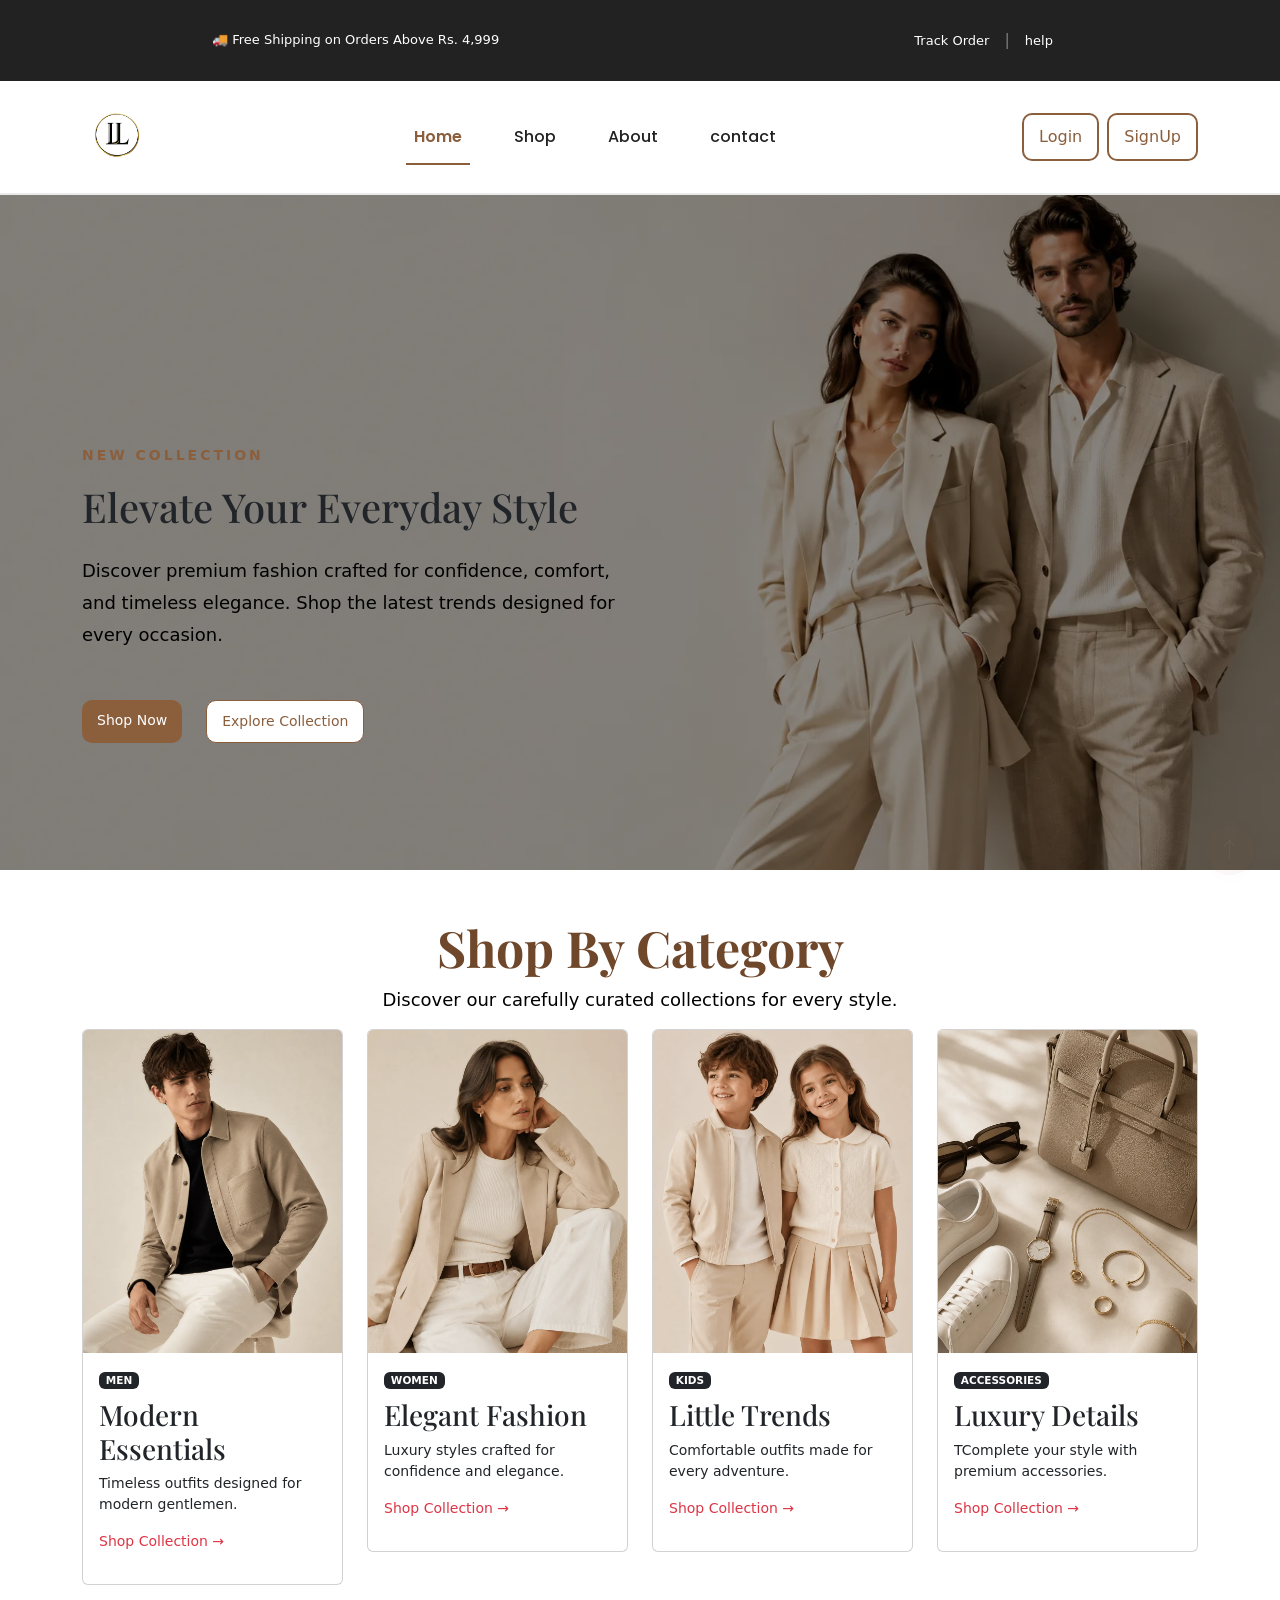
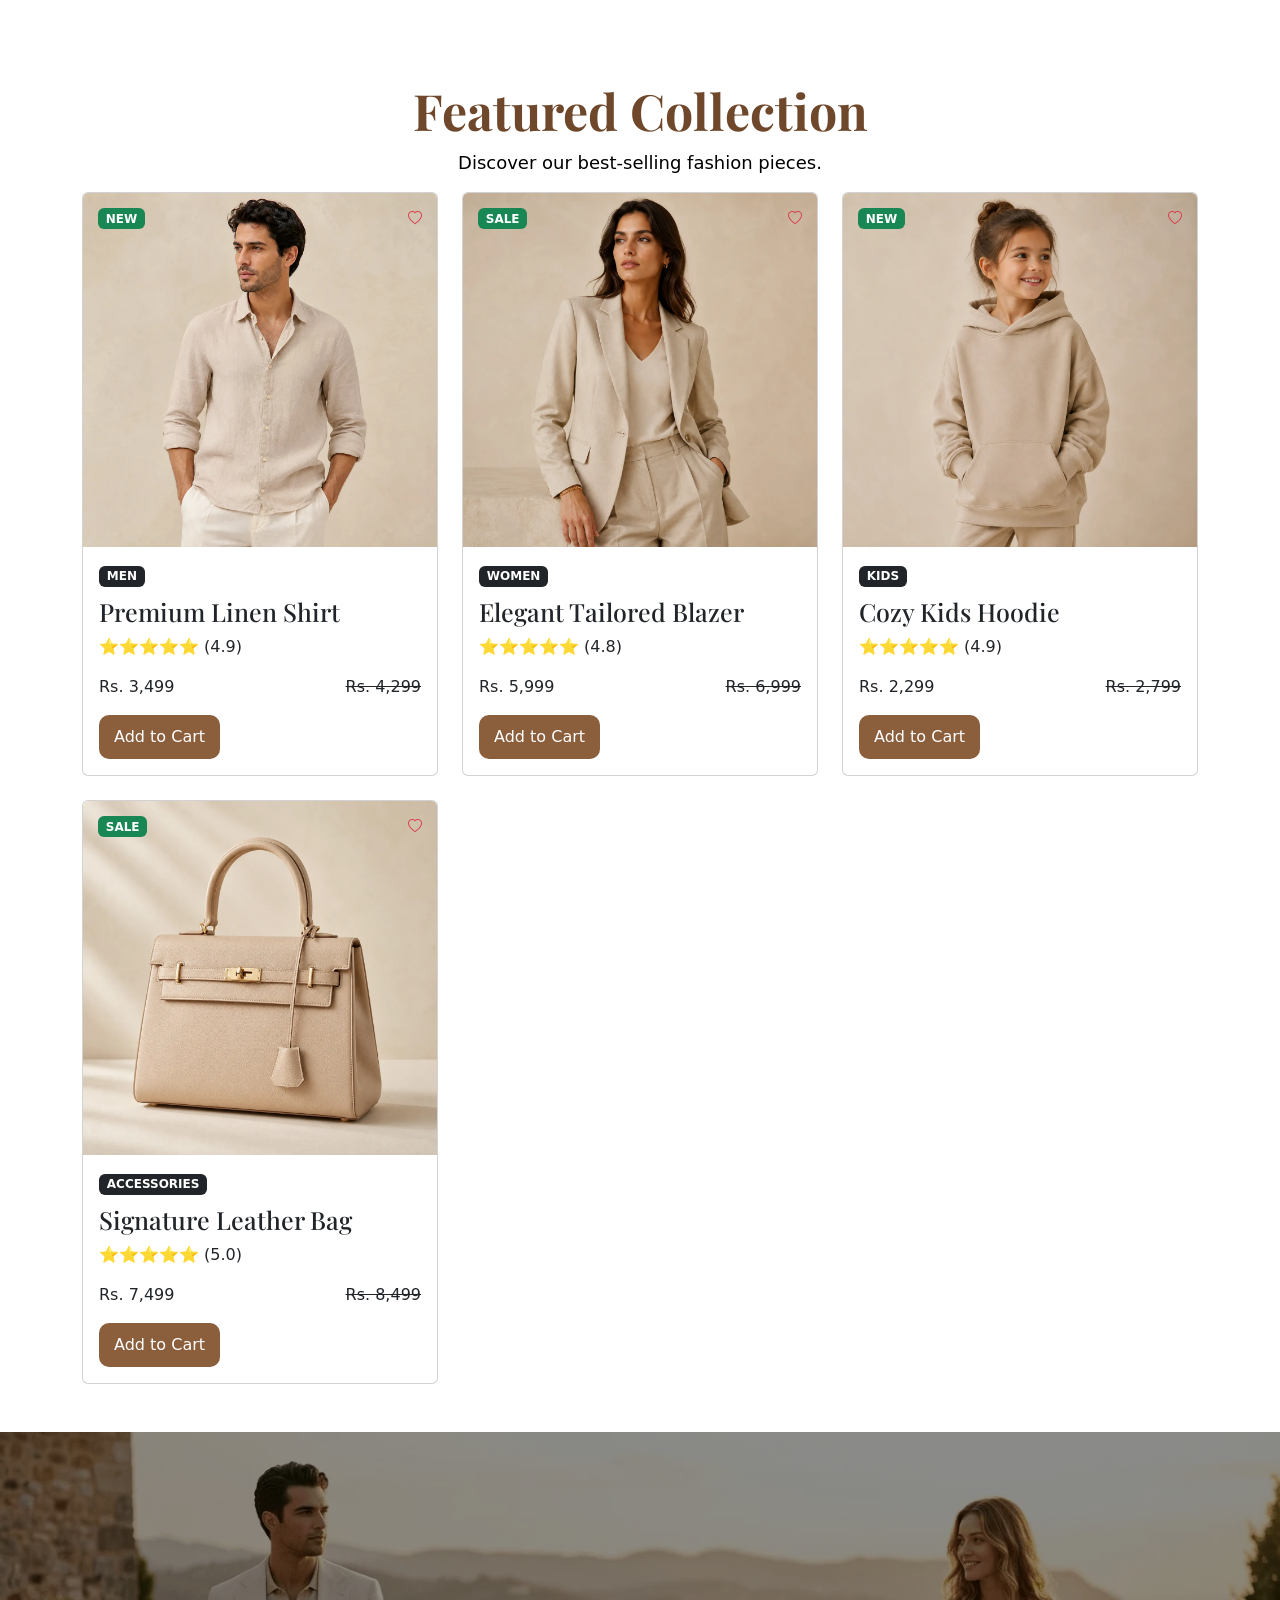
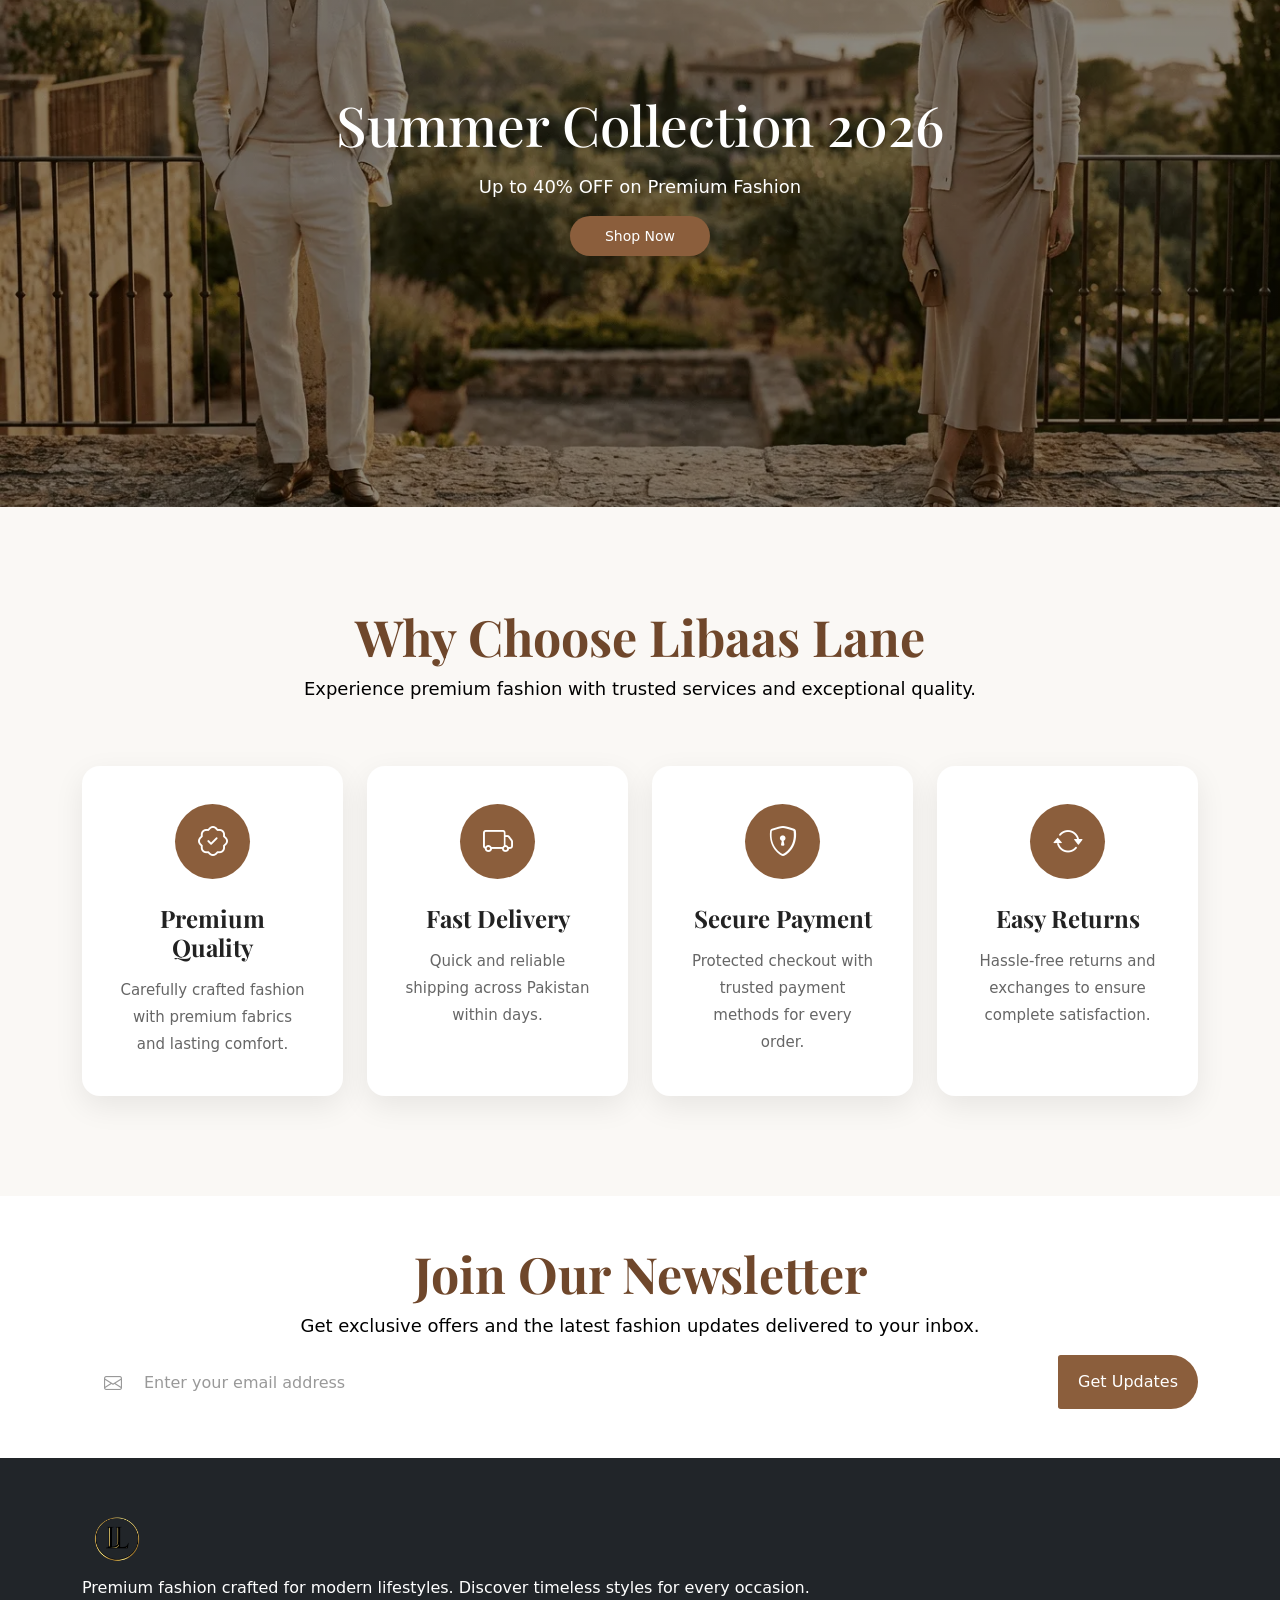
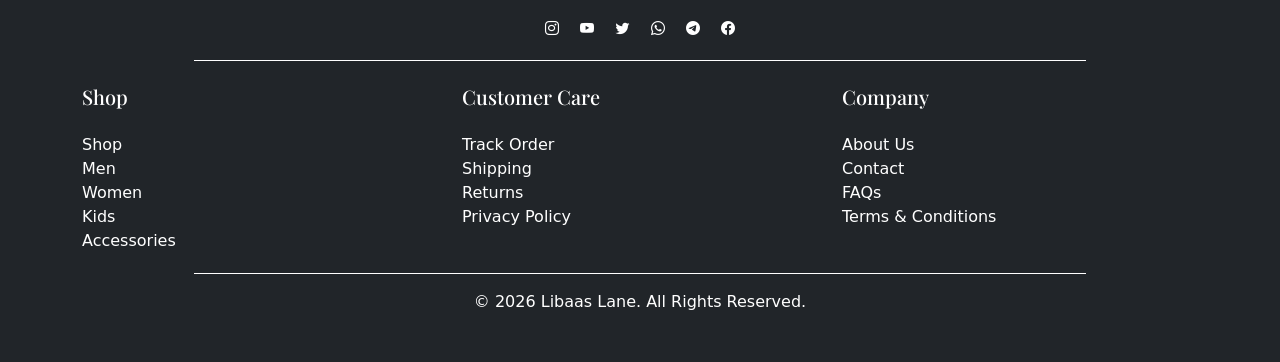
==== commit 1775b3f6: "Update index.html" ====
--- a/index.html
+++ b/index.html
@@ -585,12 +585,12 @@
                         Discover timeless styles for every occasion.</p>
                 </div>
                 <div class="col-12 text-center">
-                    <i class="bi bi-instagram text-white mx-2" aria-hidden="true"></i>
-                    <i class="bi bi-youtube text-white mx-2" aria-hidden="true"></i>
-                    <i class="bi bi-twitter text-white mx-2" aria-hidden="true"></i>
-                    <i class="bi bi-whatsapp text-white mx-2" aria-hidden="true"></i>
-                    <i class="bi bi-telegram text-white mx-2" aria-hidden="true"></i>
-                    <i class="bi bi-facebook text-white mx-2" aria-hidden="true"></i>
+   <a href=""><i class="bi bi-instagram text-white mx-2" aria-hidden="true"></i></a>
+                    <a href=""><i class="bi bi-youtube text-white mx-2" aria-hidden="true"></i></a>
+                    <a href=""><i class="bi bi-twitter text-white mx-2" aria-hidden="true"></i></a>
+                    <a href="https://wa.me923114143566"><i class="bi bi-whatsapp text-white mx-2" aria-hidden="true"></i></a>
+                    <a href=""><i class="bi bi-telegram text-white mx-2" aria-hidden="true"></i></a>
+                    <a href=""><i class="bi bi-facebook text-white mx-2" aria-hidden="true"></i></a>
                 </div>
 
             </div>
@@ -636,4 +636,4 @@
     <script defer src="jquery.js"></script>
 </body>
 
-</html>+</html>
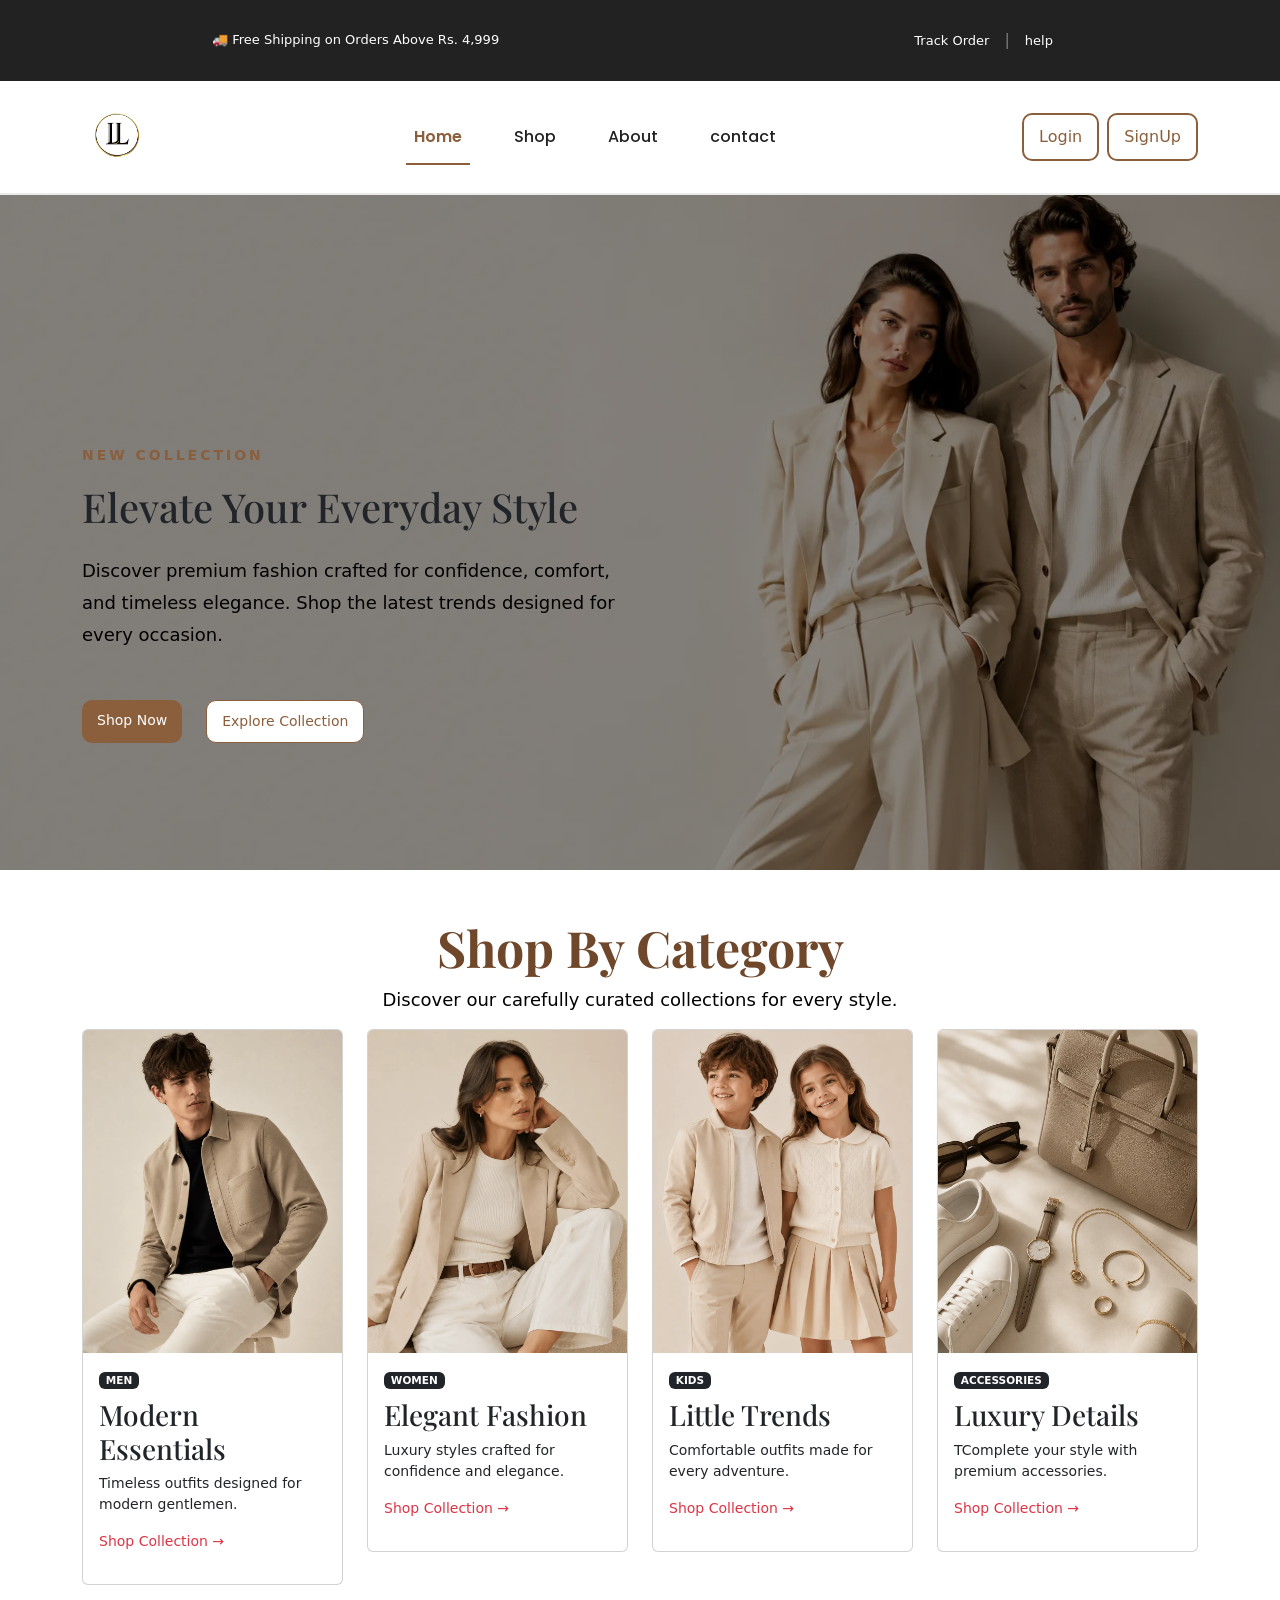
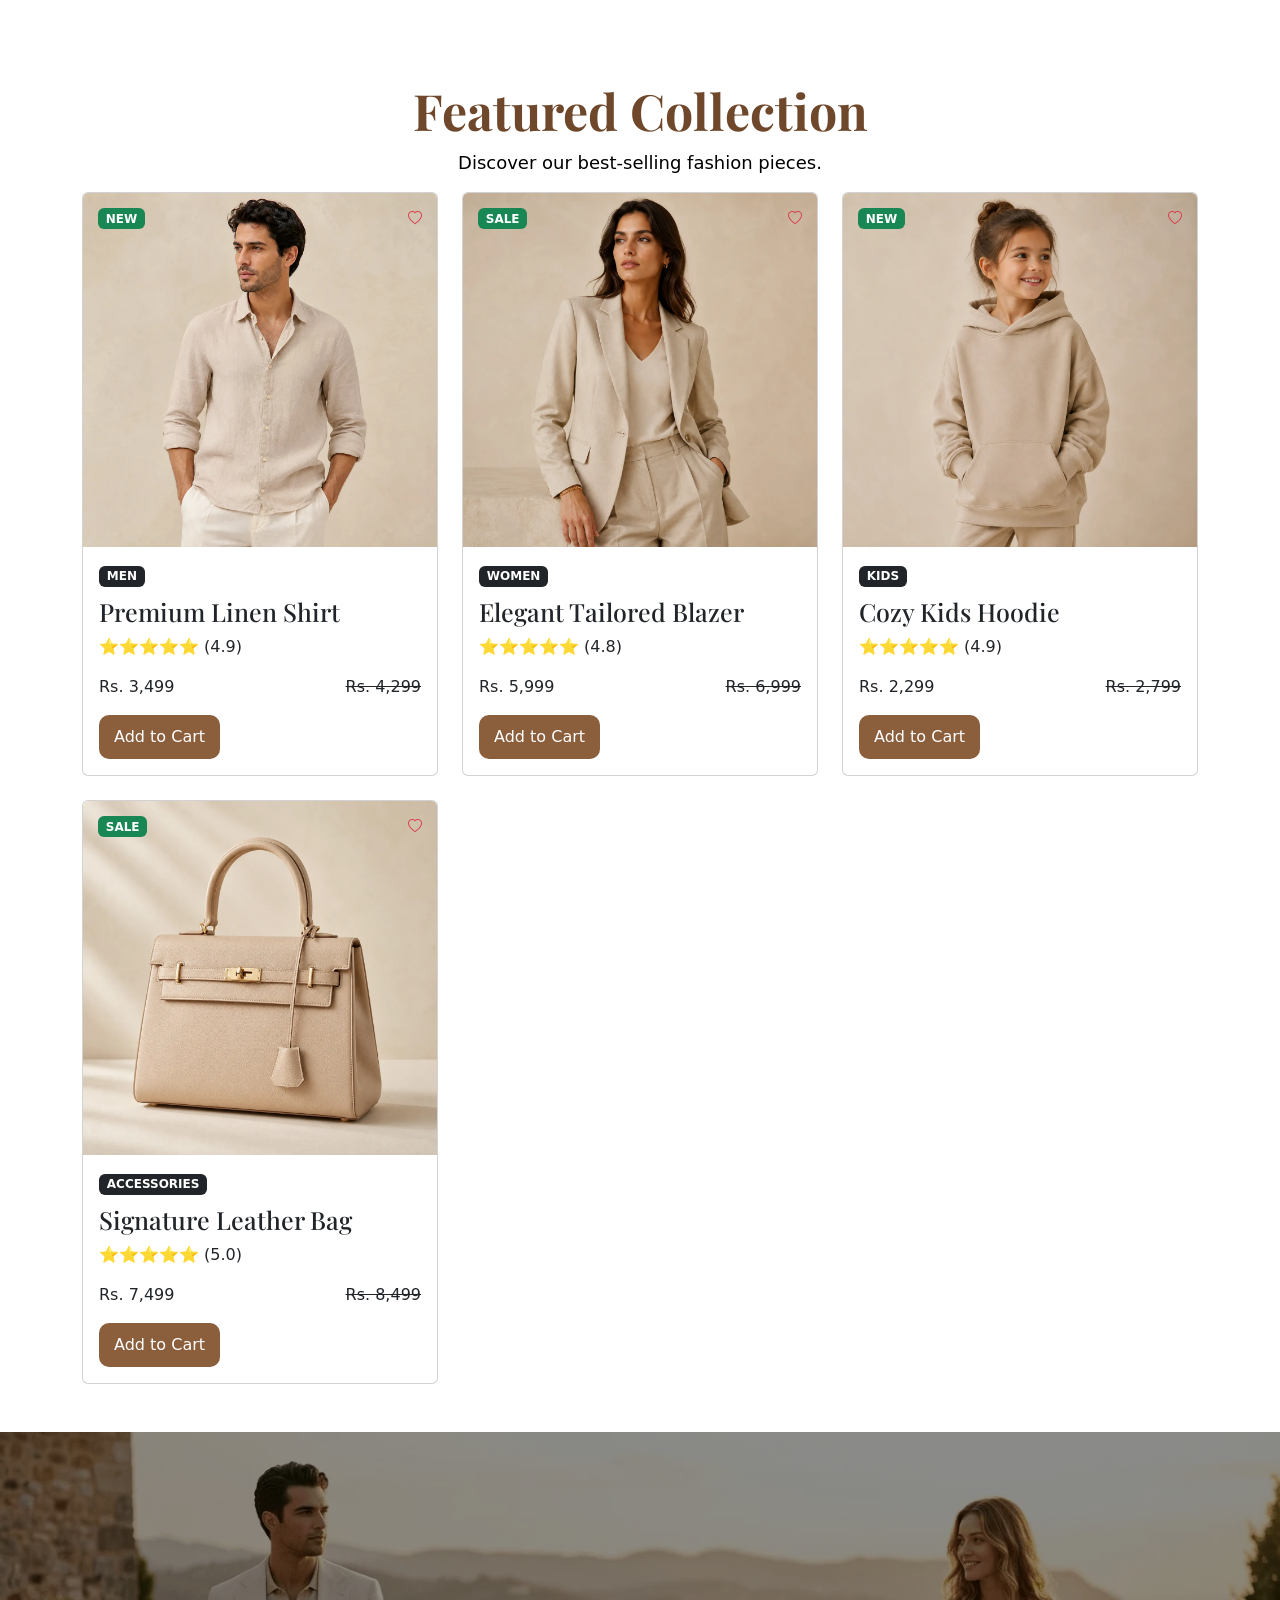
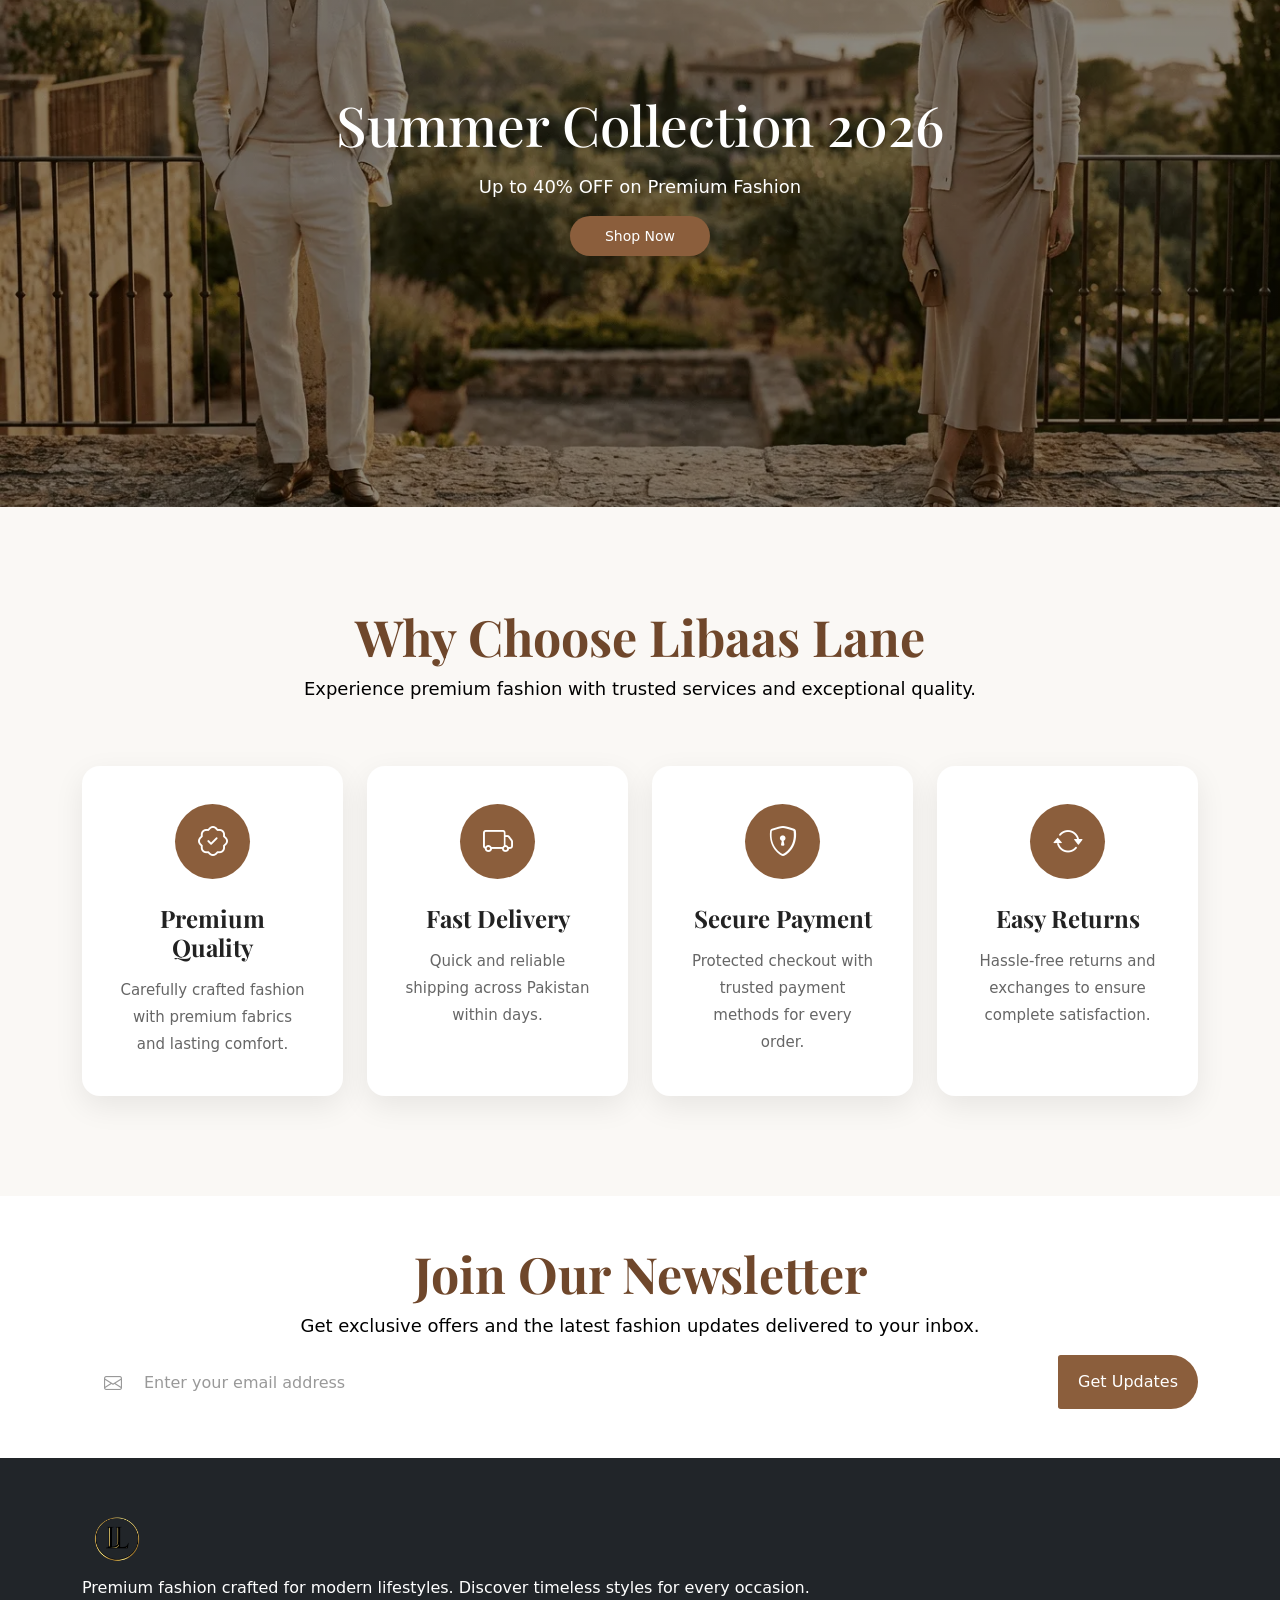
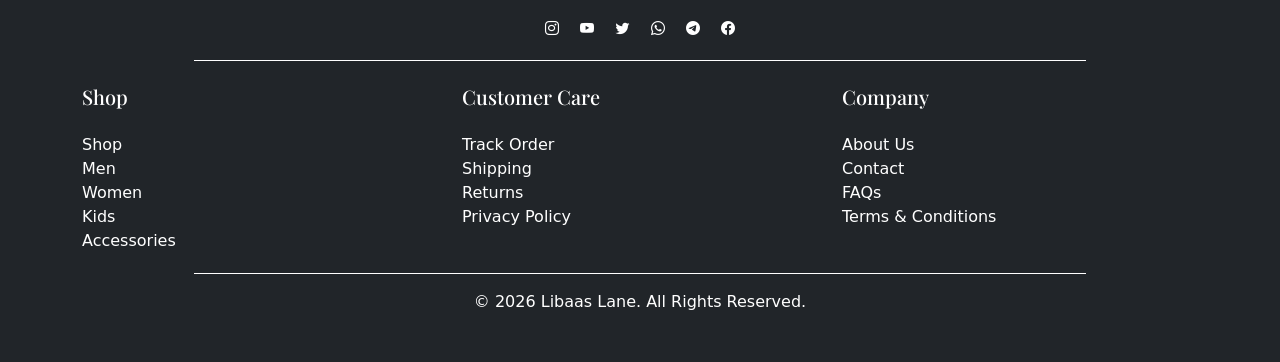
==== commit 48d5d875: "Update index.html" ====
--- a/index.html
+++ b/index.html
@@ -588,7 +588,7 @@
    <a href=""><i class="bi bi-instagram text-white mx-2" aria-hidden="true"></i></a>
                     <a href=""><i class="bi bi-youtube text-white mx-2" aria-hidden="true"></i></a>
                     <a href=""><i class="bi bi-twitter text-white mx-2" aria-hidden="true"></i></a>
-                    <a href="https://wa.me923114143566"><i class="bi bi-whatsapp text-white mx-2" aria-hidden="true"></i></a>
+                    <a href="https://wa.me/923114143566"><i class="bi bi-whatsapp text-white mx-2" aria-hidden="true"></i></a>
                     <a href=""><i class="bi bi-telegram text-white mx-2" aria-hidden="true"></i></a>
                     <a href=""><i class="bi bi-facebook text-white mx-2" aria-hidden="true"></i></a>
                 </div>
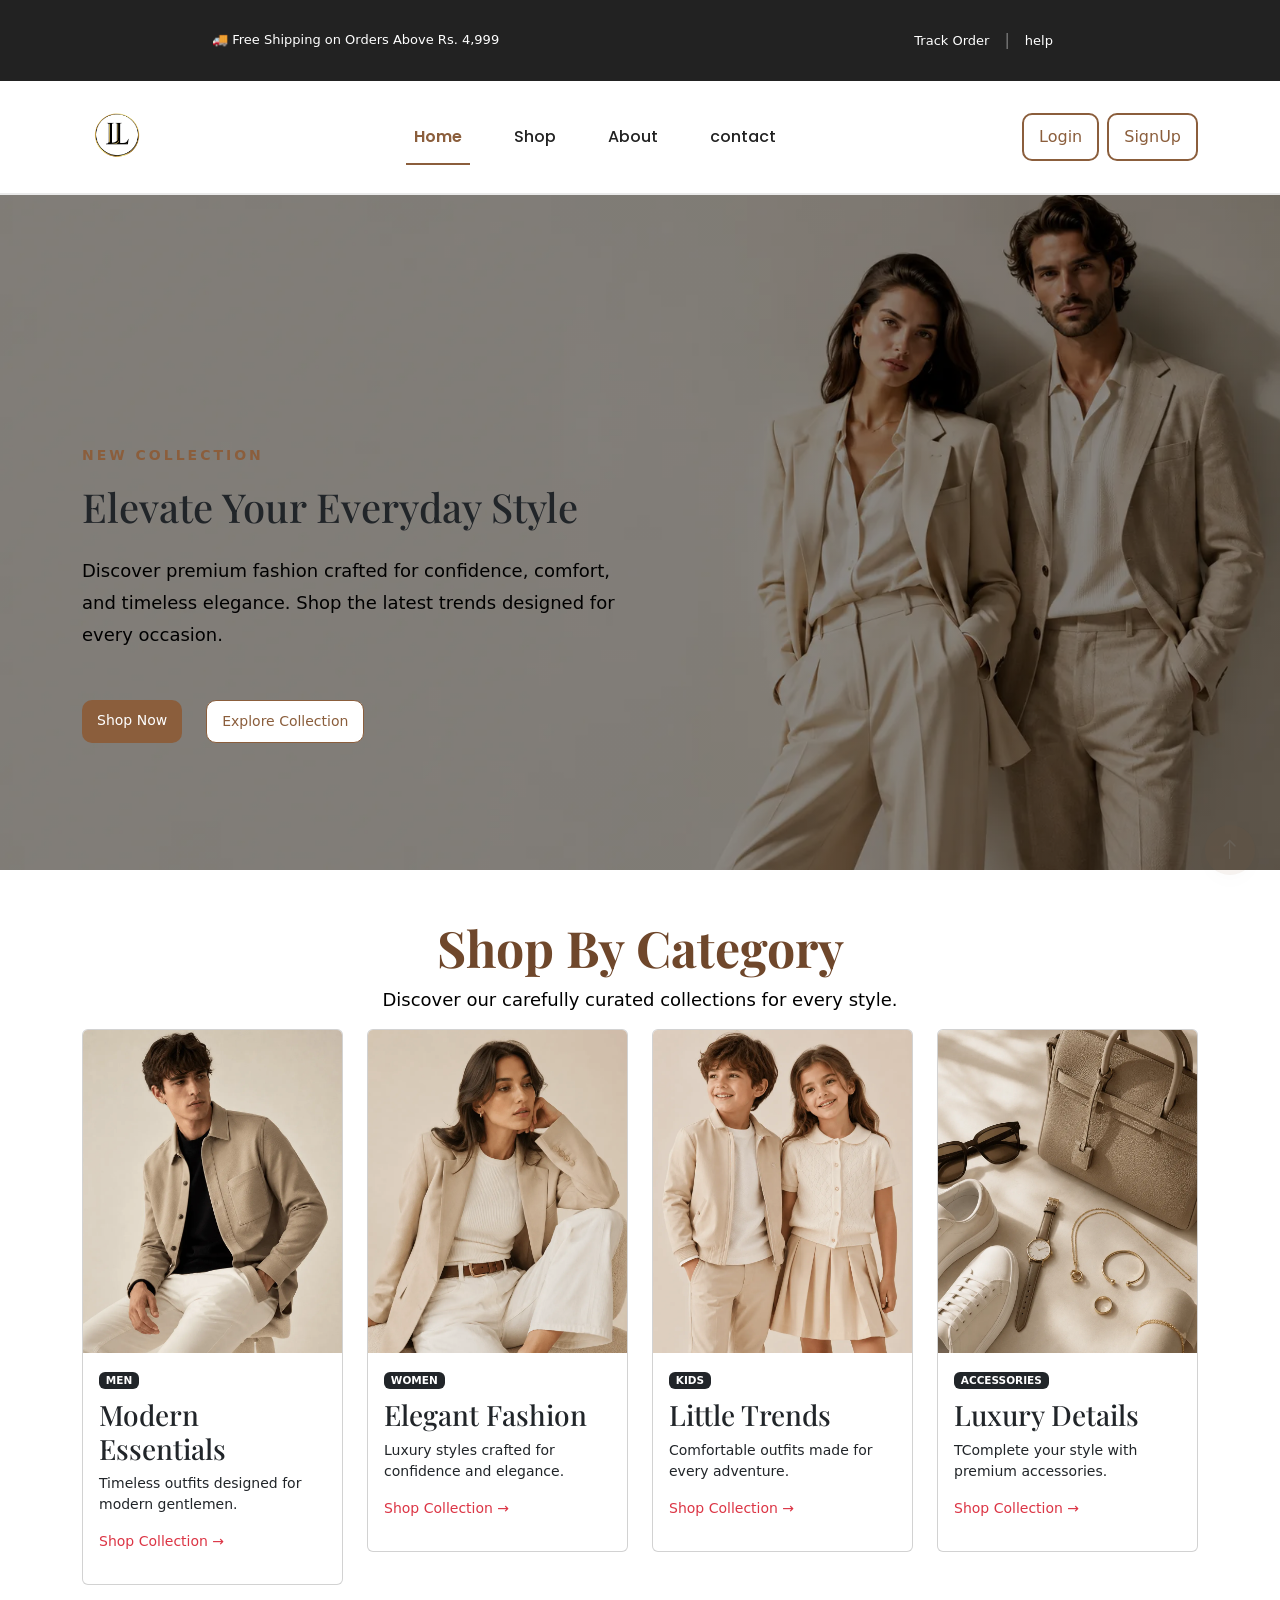
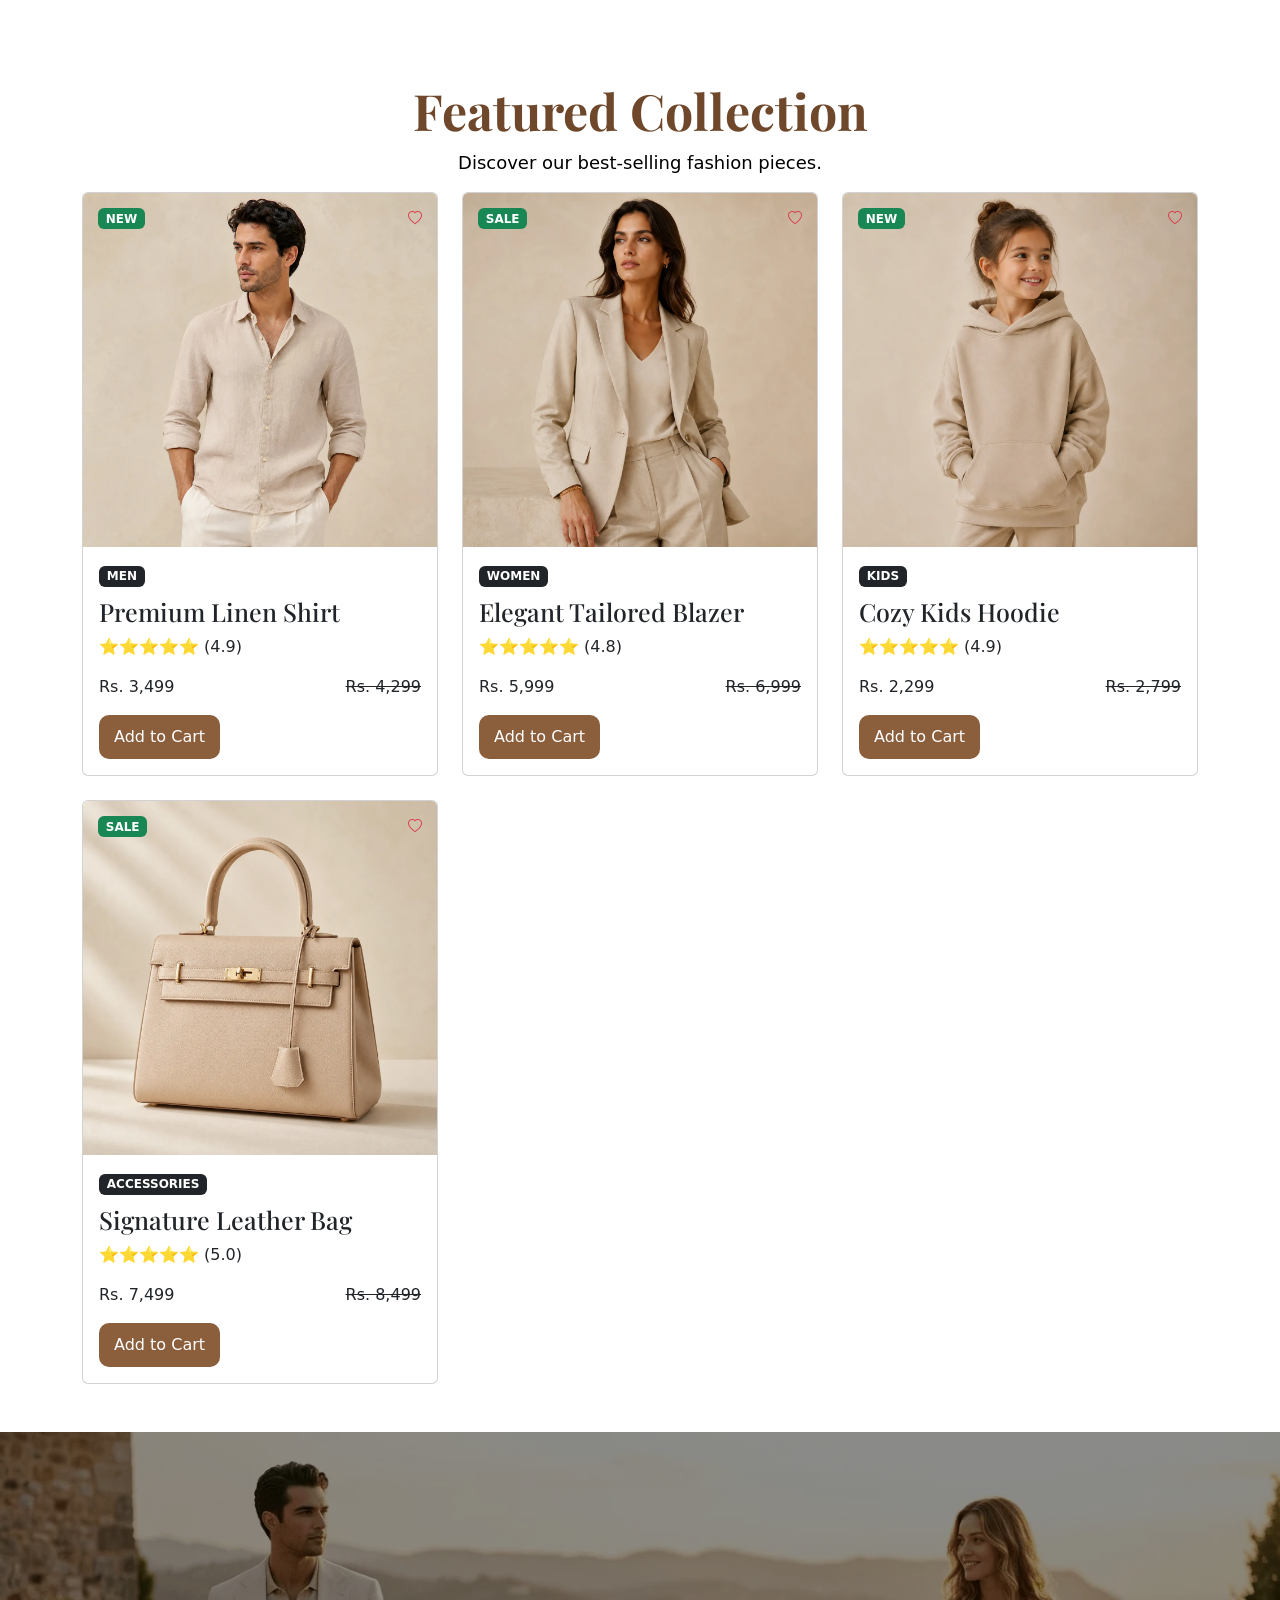
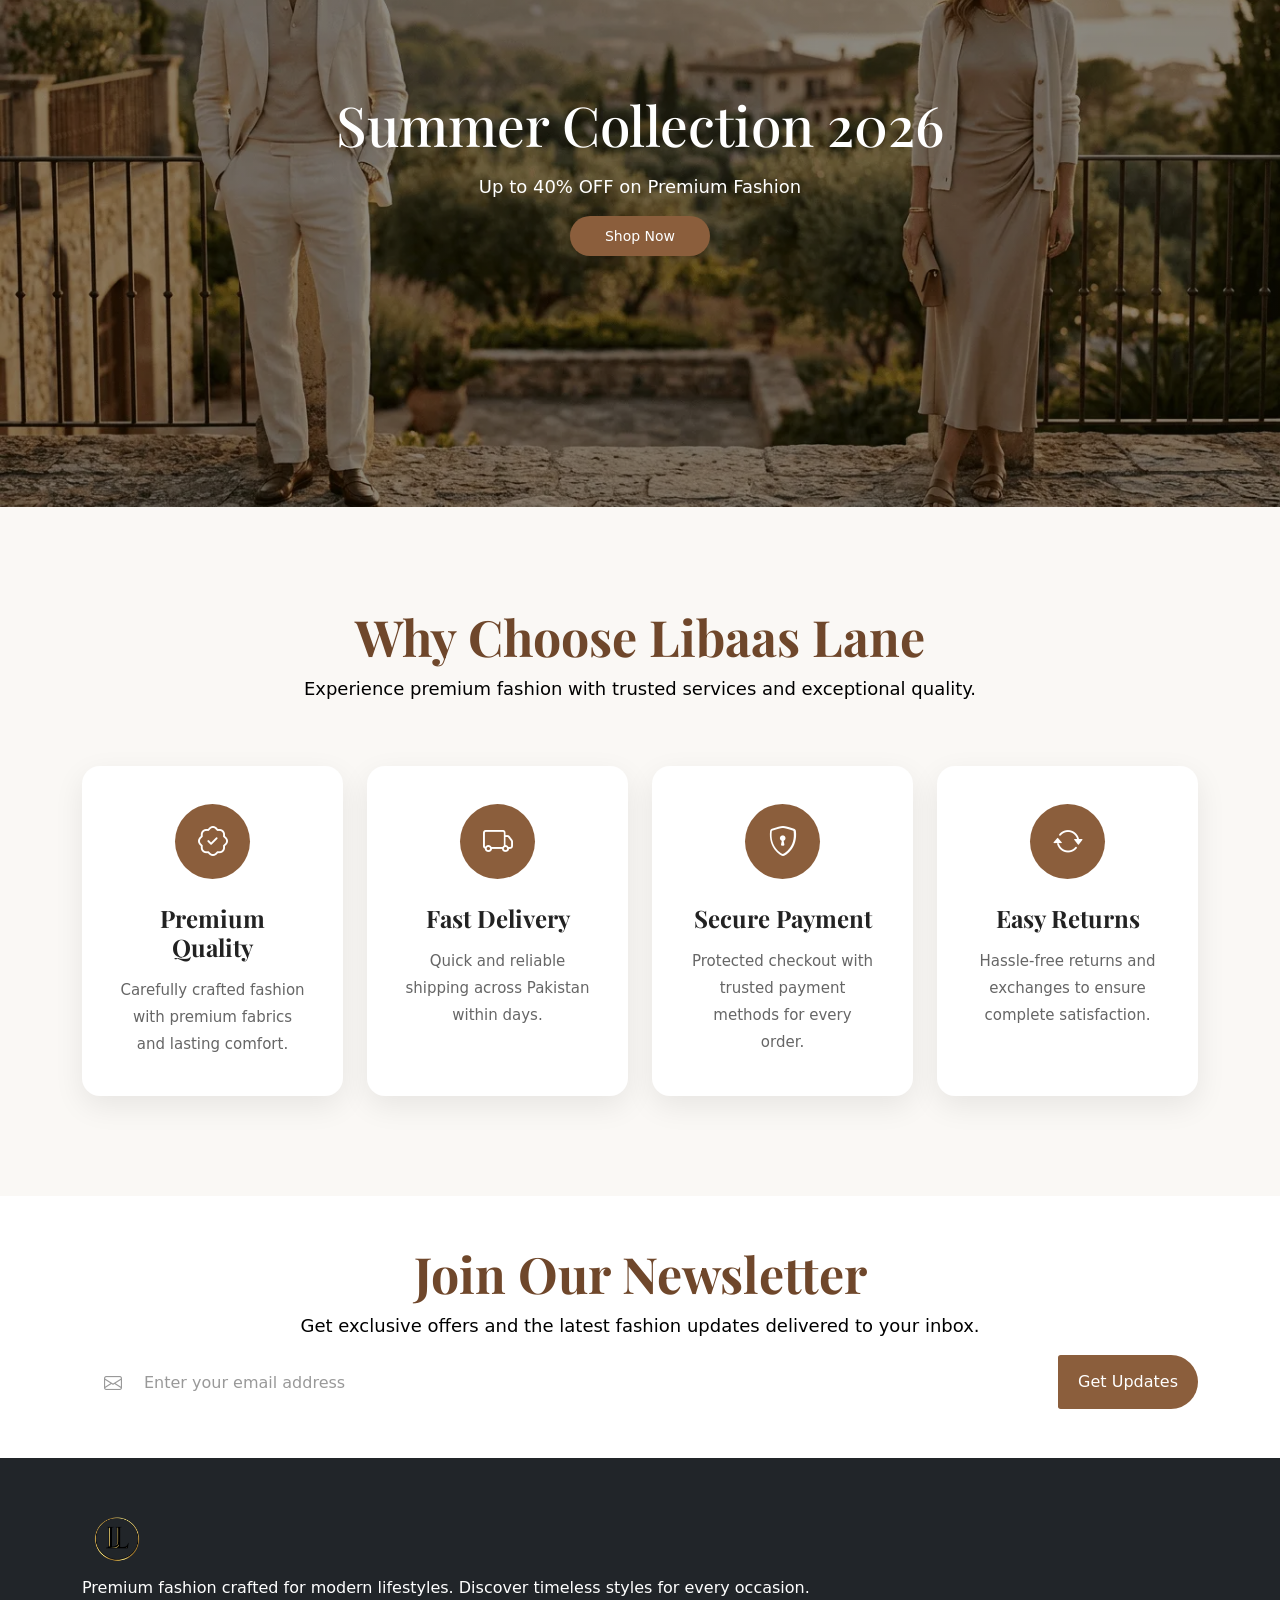
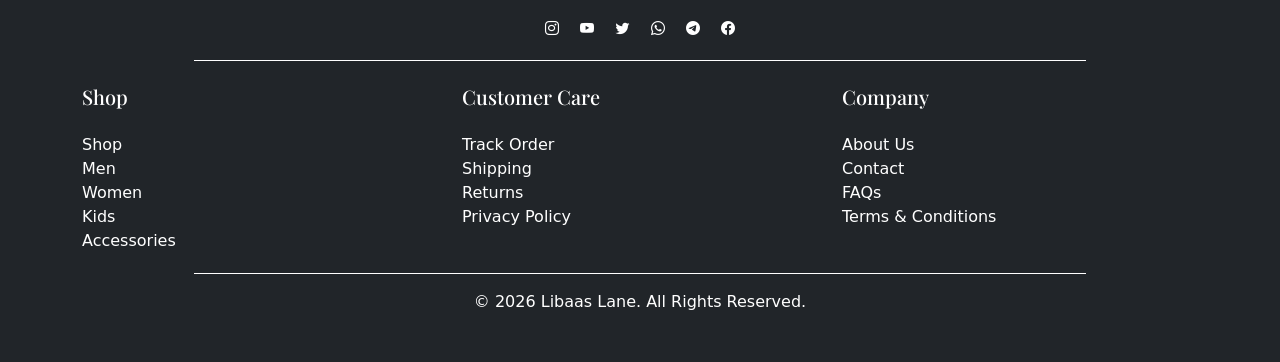
==== commit 4596f9fe: "Update index.html" ====
--- a/index.html
+++ b/index.html
@@ -8,7 +8,7 @@
     <meta name="description"
         content="Shop premium fashion at Libaas Lane - timeless clothing and accessories for men, women, and kids. Free shipping on orders above Rs. 4,999.">
     <meta name="robots" content="index, follow">
-    <link rel="canonical" href="https://www.libaaslane.com/index.html">
+    <link rel="canonical" href="https://sufyangammerking-art.github.io/Libaas-Lane/index.html">
 
     <!-- Open Graph -->
     <meta property="og:type" content="website">
@@ -16,15 +16,15 @@
     <meta property="og:title" content="Libaas Lane | Premium Fashion for Men, Women &amp; Kids">
     <meta property="og:description"
         content="Shop premium fashion at Libaas Lane - timeless clothing and accessories for men, women, and kids. Free shipping on orders above Rs. 4,999.">
-    <meta property="og:url" content="https://www.libaaslane.com/index.html">
-    <meta property="og:image" content="https://www.libaaslane.com/images/logo.webp">
+    <meta property="og:url" content="https://sufyangammerking-art.github.io/Libaas-Lane/index.html">
+    <meta property="og:image" content="https://sufyangammerking-art.github.io/Libaas-Lane/images/logo.webp">
 
     <!-- Twitter Card -->
     <meta name="twitter:card" content="summary_large_image">
     <meta name="twitter:title" content="Libaas Lane | Premium Fashion for Men, Women &amp; Kids">
     <meta name="twitter:description"
         content="Shop premium fashion at Libaas Lane - timeless clothing and accessories for men, women, and kids.">
-    <meta name="twitter:image" content="https://www.libaaslane.com/images/logo.webp">
+    <meta name="twitter:image" content="https://sufyangammerking-art.github.io/Libaas-Lane/images/logo.webp">
 
     <meta name="theme-color" content="#8B5E3C">
 
@@ -54,8 +54,8 @@
       "@context": "https://schema.org",
       "@type": "Organization",
       "name": "Libaas Lane",
-      "url": "https://www.libaaslane.com/",
-      "logo": "https://www.libaaslane.com/images/logo.webp"
+      "url": "https://sufyangammerking-art.github.io/Libaas-Lane/",
+      "logo": "https://sufyangammerking-art.github.io/Libaas-Lane/images/logo.webp"
     }
     </script>
     <script type="application/ld+json">
@@ -63,7 +63,7 @@
       "@context": "https://schema.org",
       "@type": "WebSite",
       "name": "Libaas Lane",
-      "url": "https://www.libaaslane.com/"
+      "url": "https://sufyangammerking-art.github.io/Libaas-Lane/"
     }
     </script>
 </head>
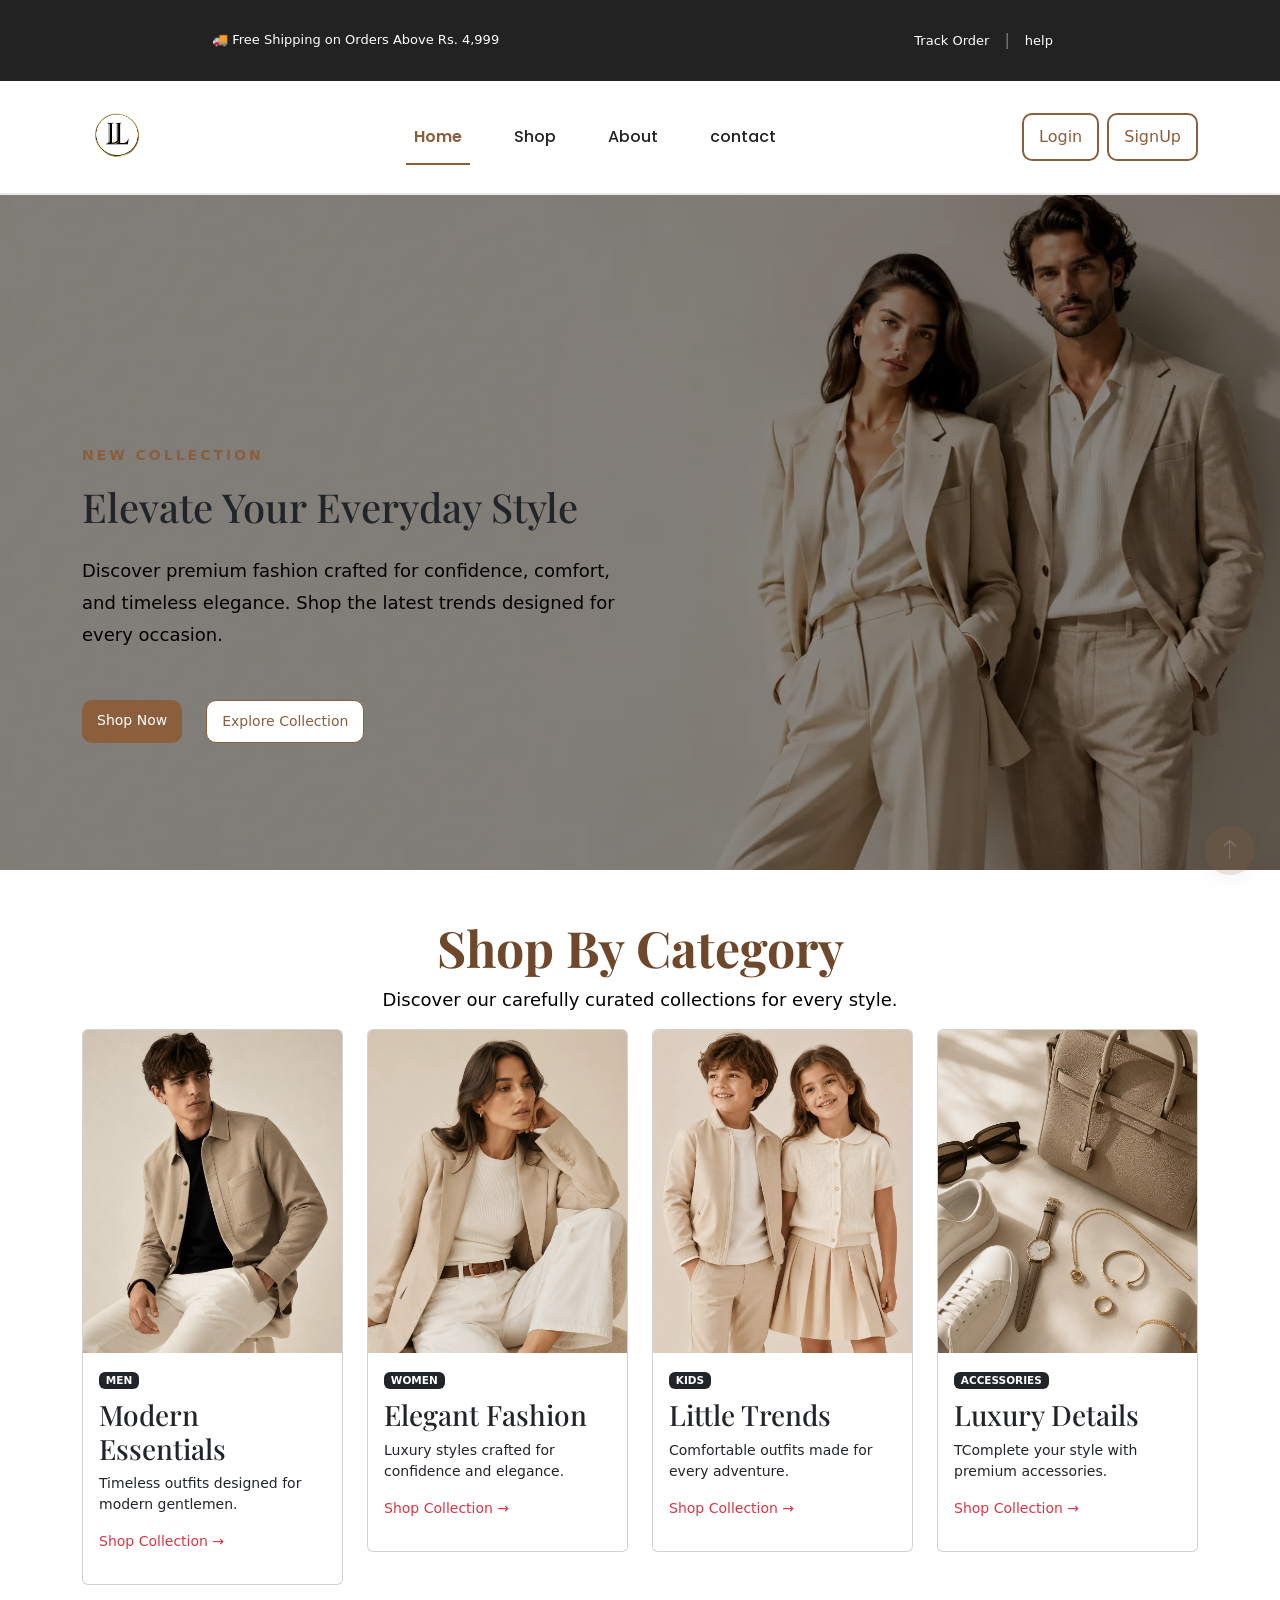
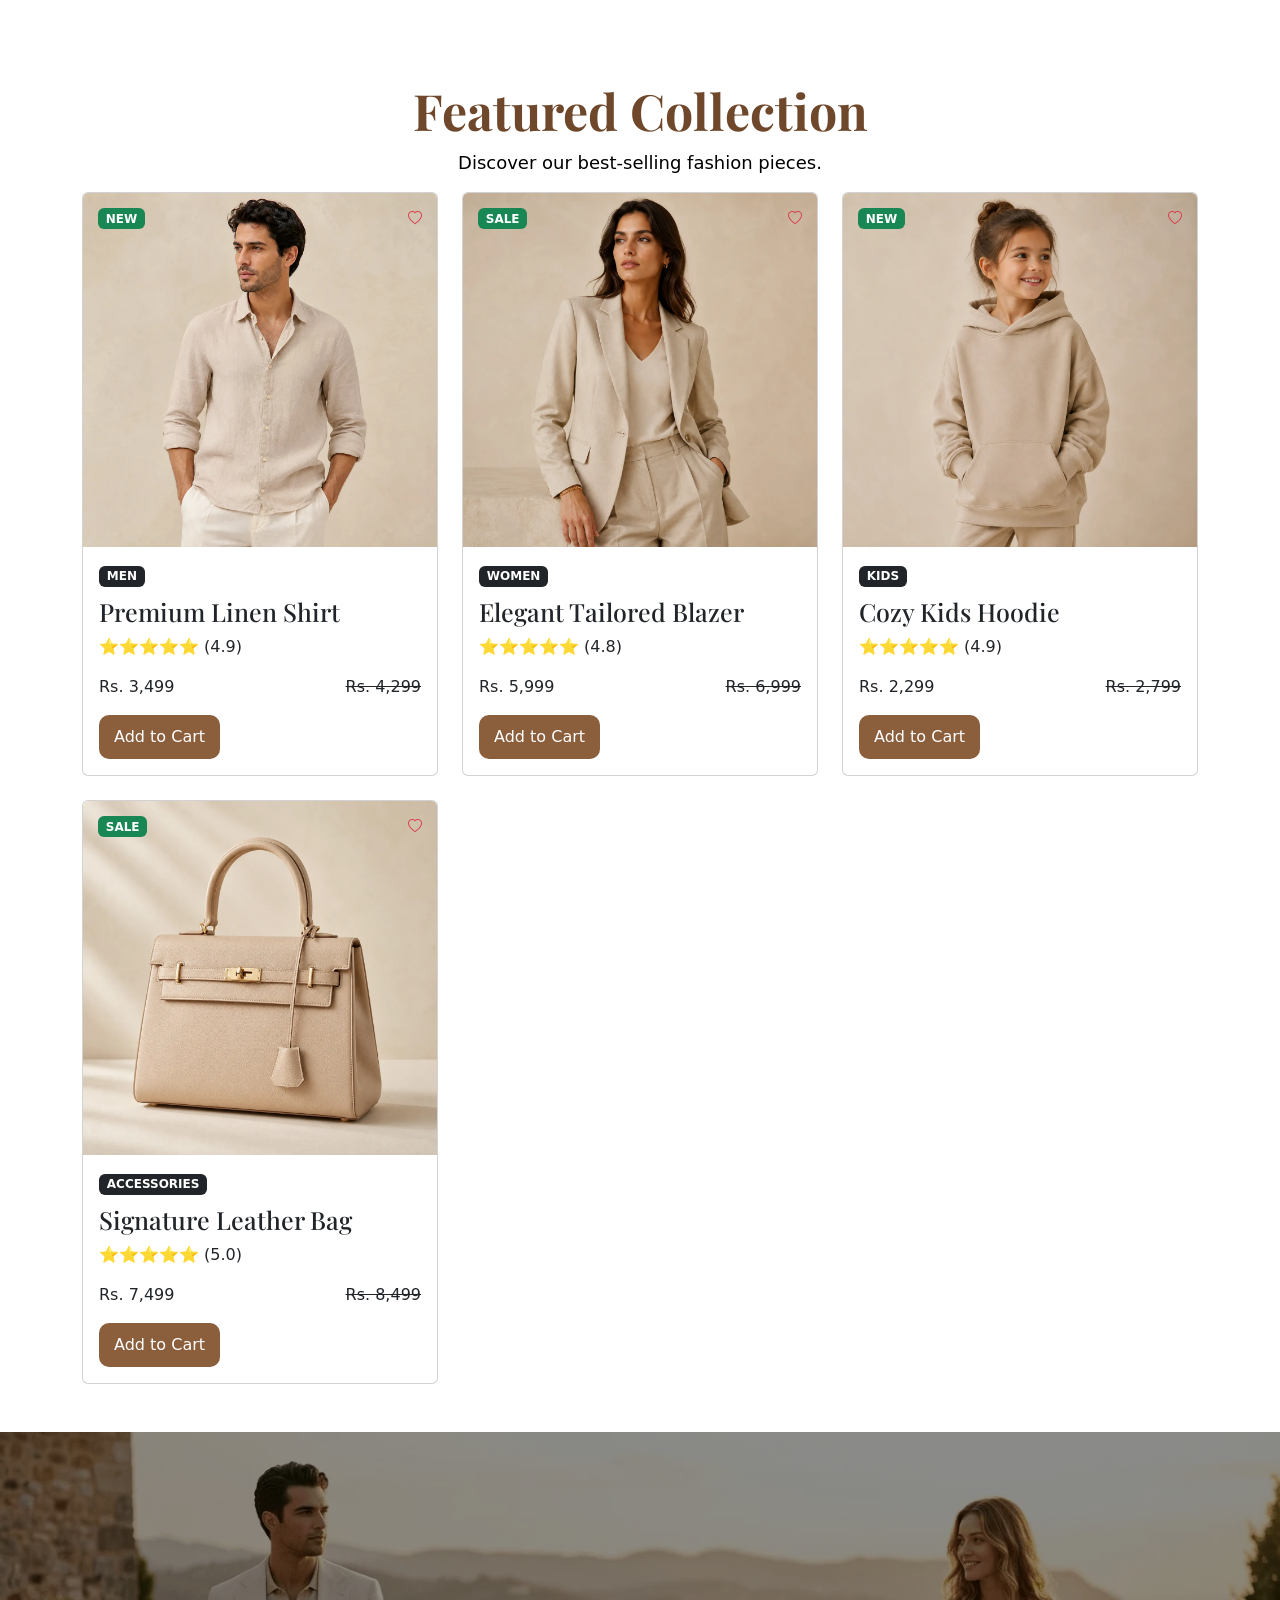
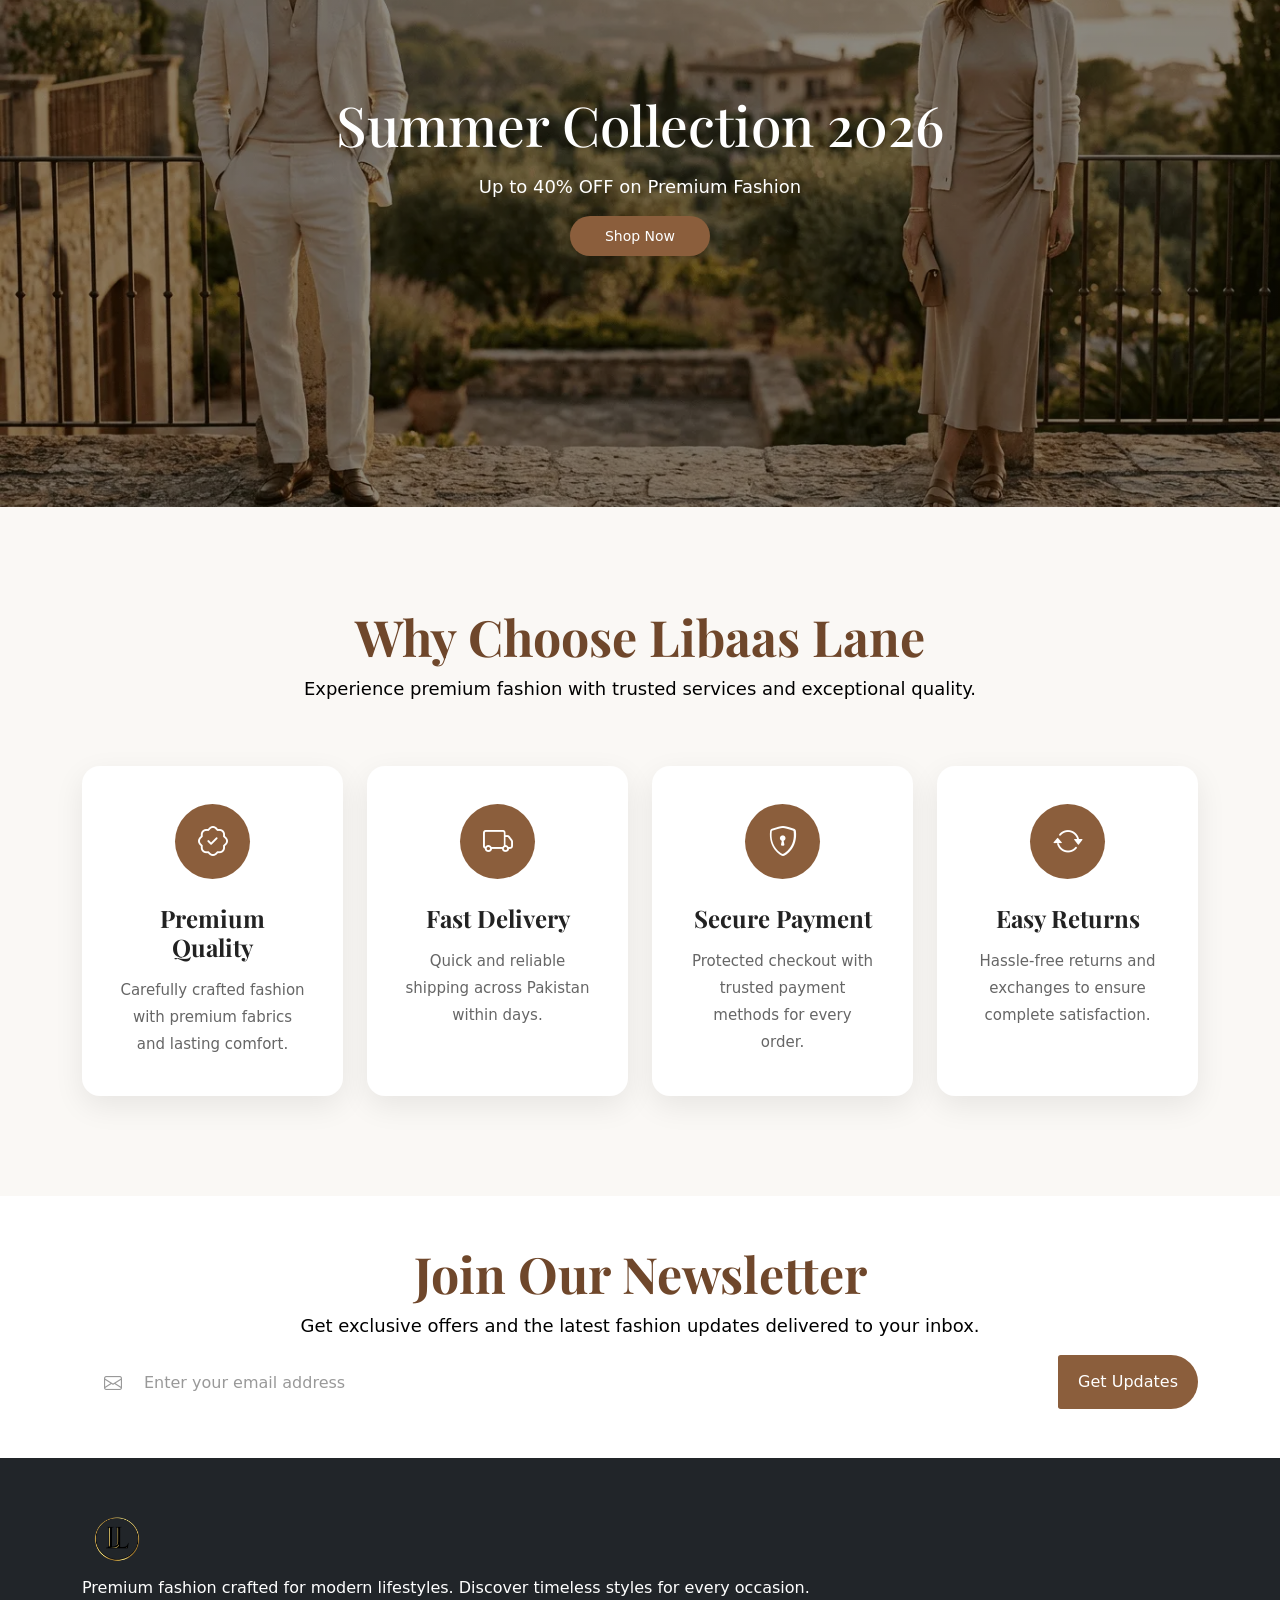
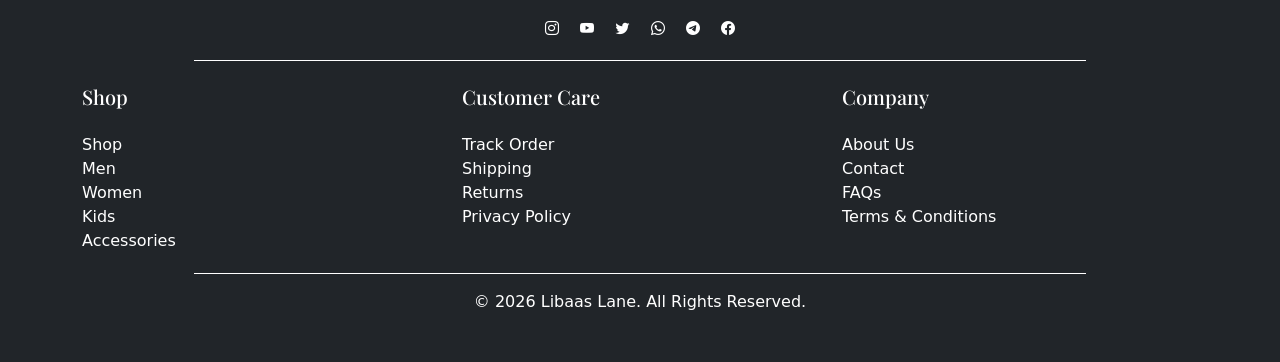
==== commit b6177c8b: "Update index.html" ====
--- a/index.html
+++ b/index.html
@@ -18,6 +18,7 @@
         content="Shop premium fashion at Libaas Lane - timeless clothing and accessories for men, women, and kids. Free shipping on orders above Rs. 4,999.">
     <meta property="og:url" content="https://sufyangammerking-art.github.io/Libaas-Lane/index.html">
     <meta property="og:image" content="https://sufyangammerking-art.github.io/Libaas-Lane/images/logo.webp">
+    <meta name="google-site-verification" content="El_pROEWQezRngmyEXrCKxePM0loVDtFFIt8WUud4bw" />
 
     <!-- Twitter Card -->
     <meta name="twitter:card" content="summary_large_image">
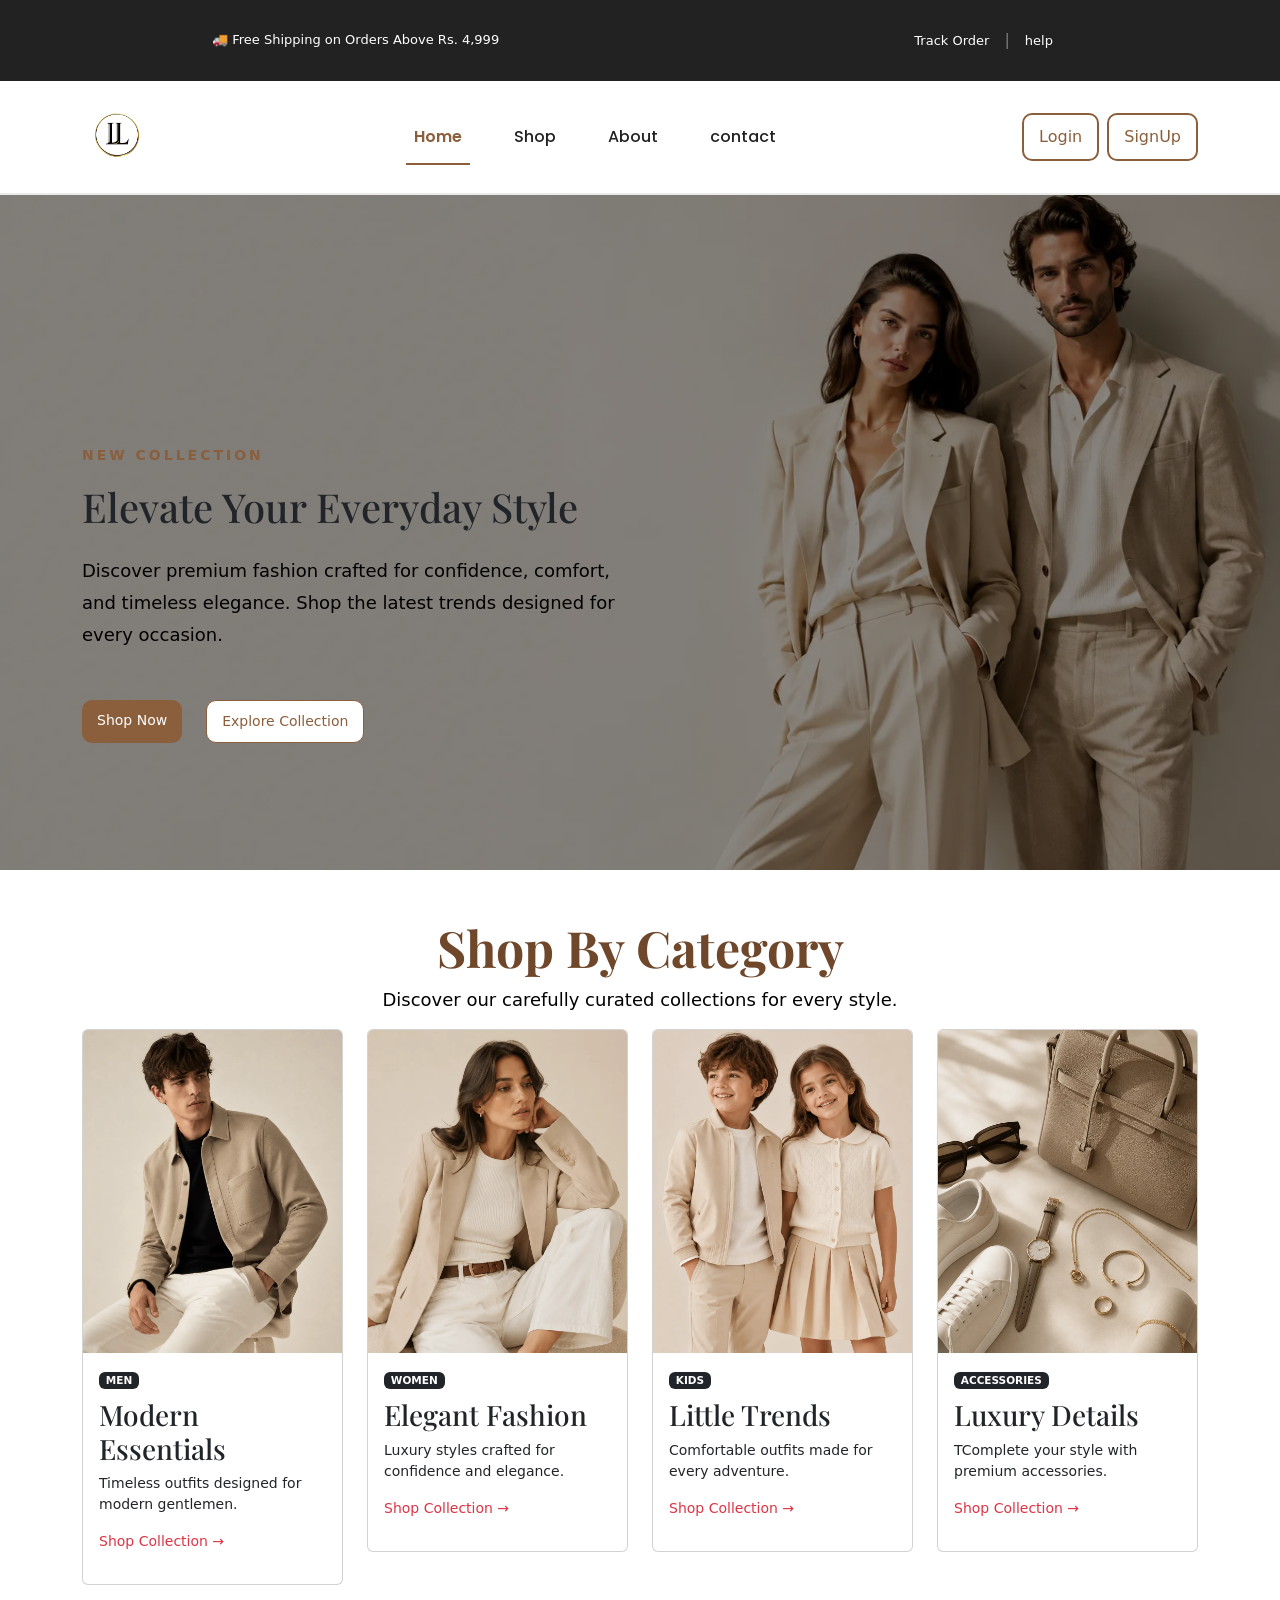
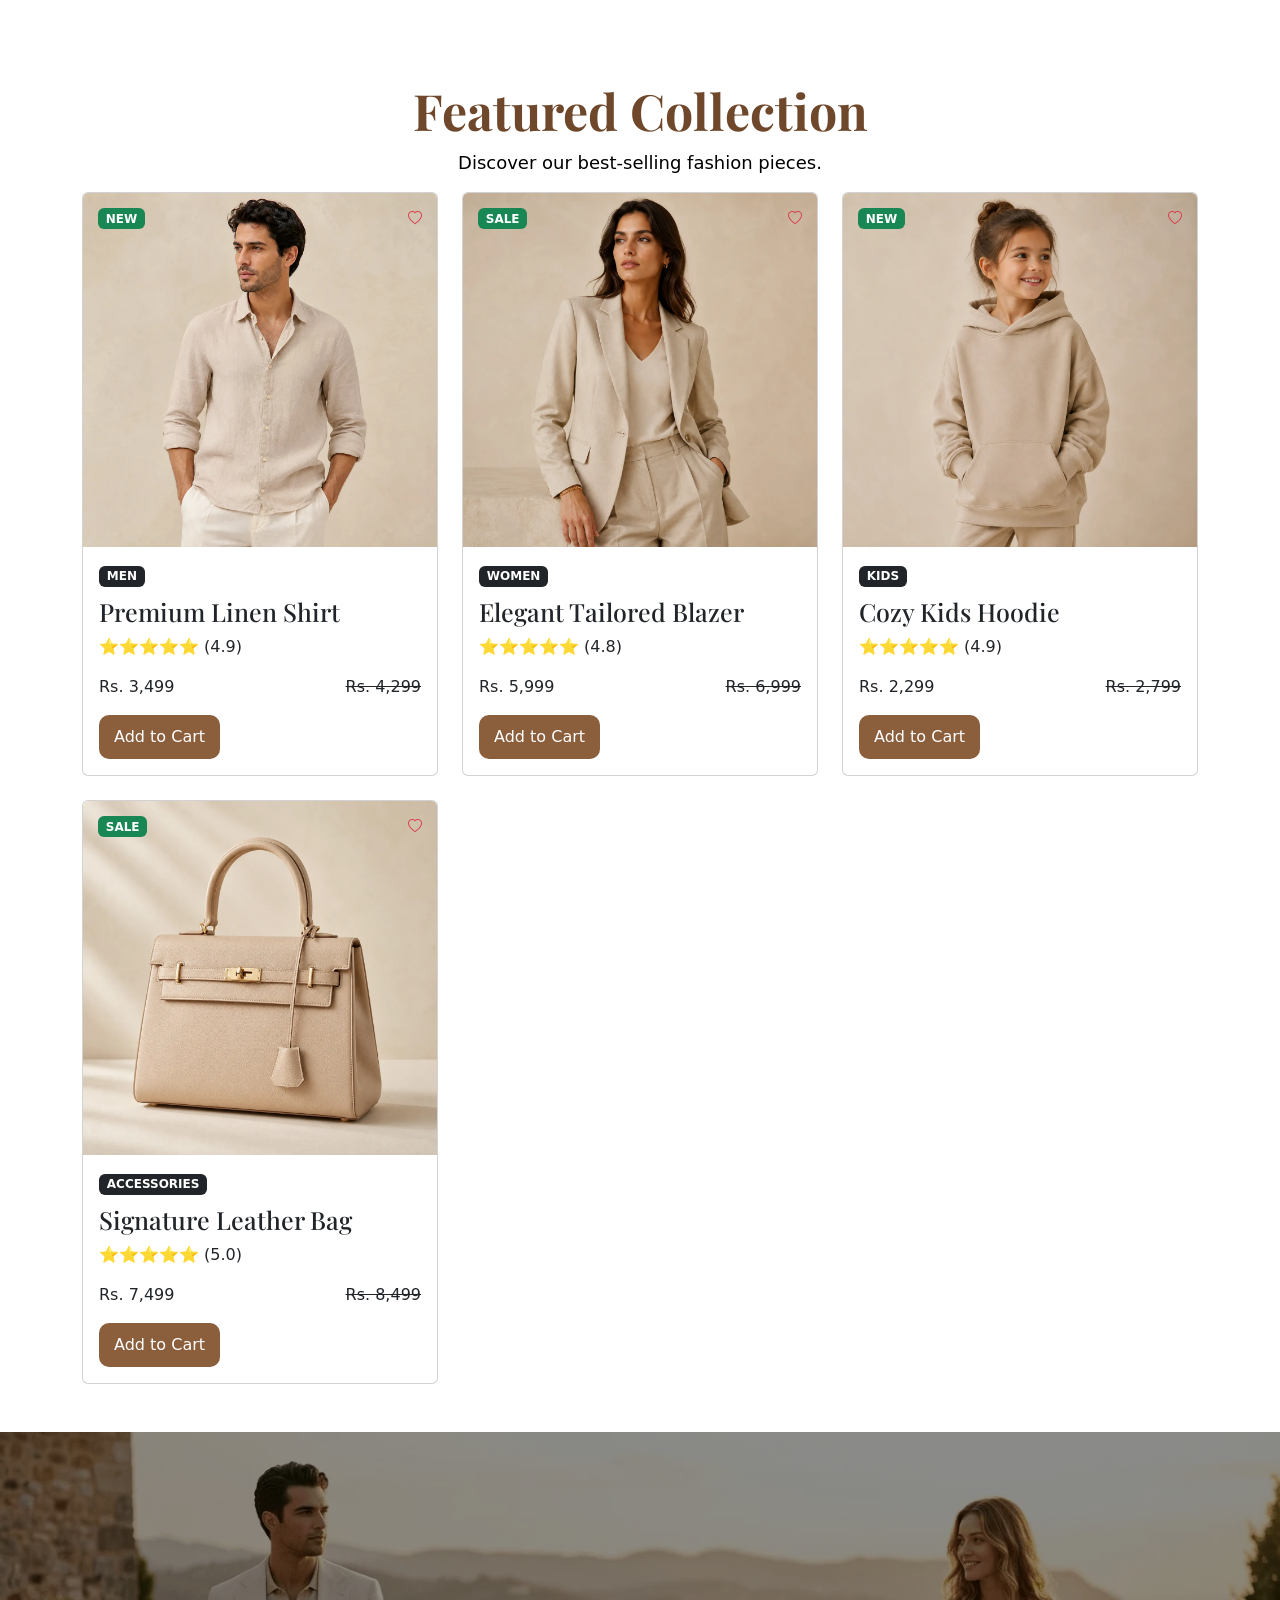
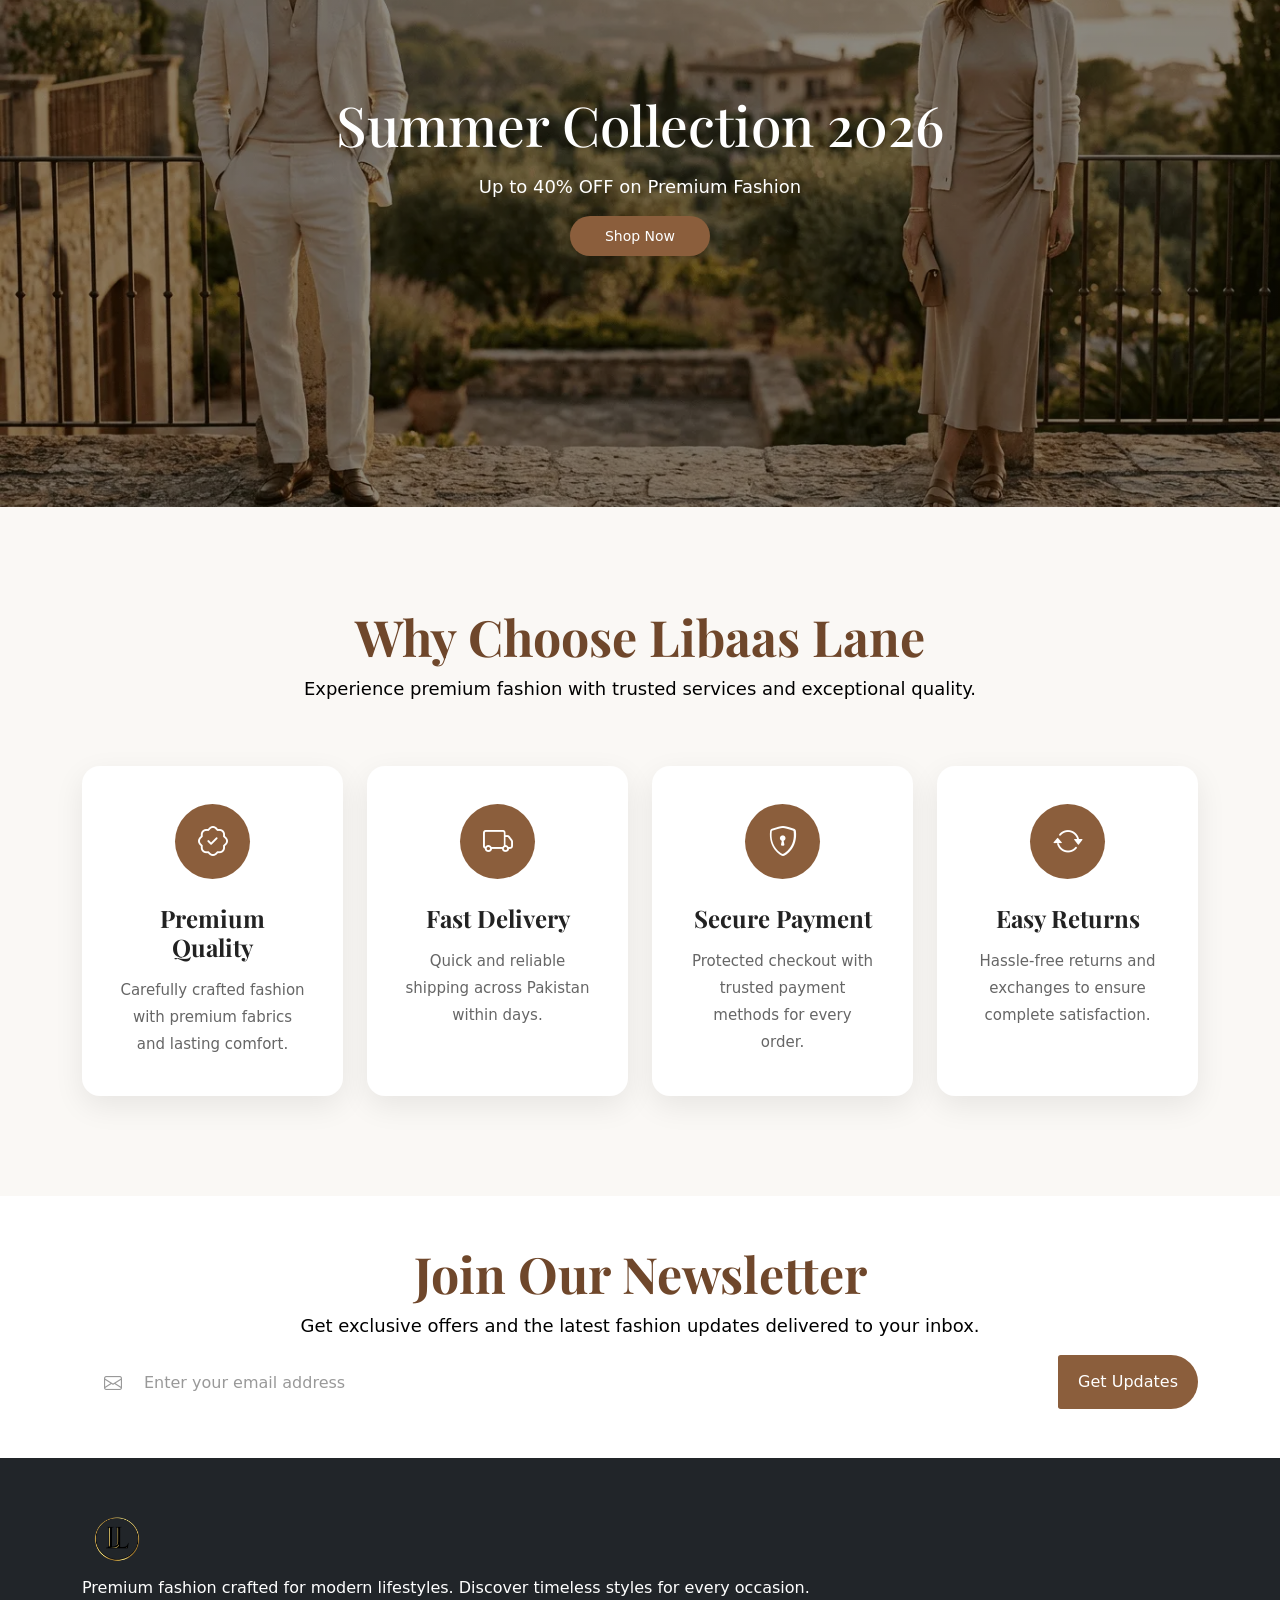
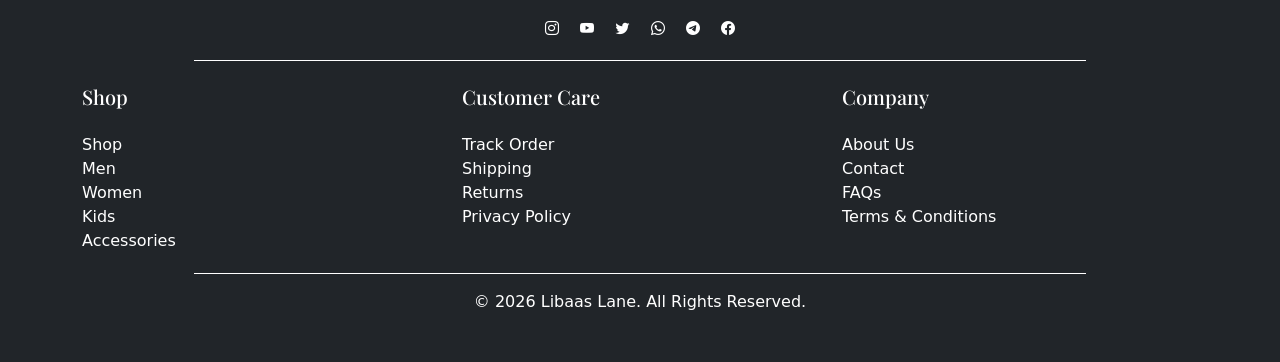
==== commit fe22bb23: "Update index.html" ====
--- a/index.html
+++ b/index.html
@@ -128,7 +128,7 @@
                             </p>
                             <div class="d-flex gap-4 mt-md-5 mb-lg-4">
                                 <a href="Shop.html" class="shopnowindex">Shop Now</a>
-                                <a href="shop.html#products" class="excoll">Explore Collection </a>
+                                <a href="Shop.html#products" class="excoll">Explore Collection </a>
                             </div>
                         </div>
                     </div>
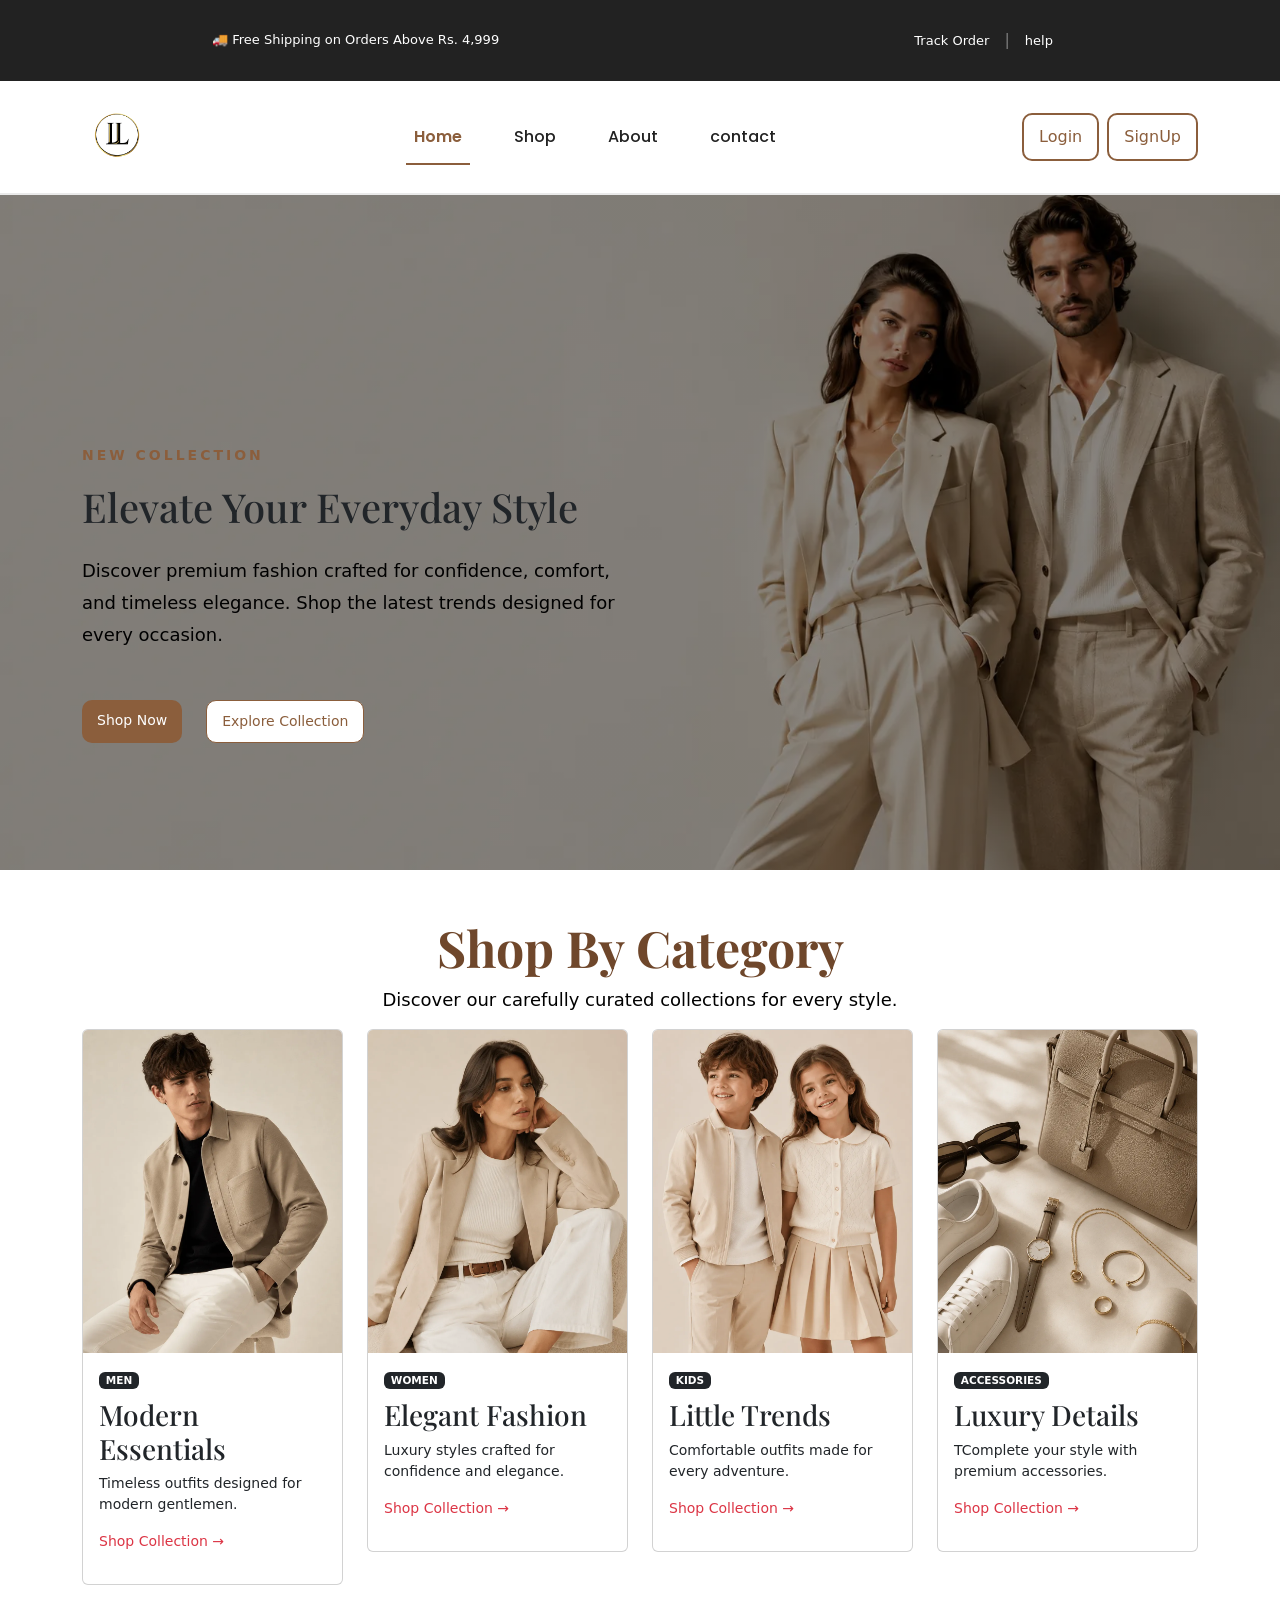
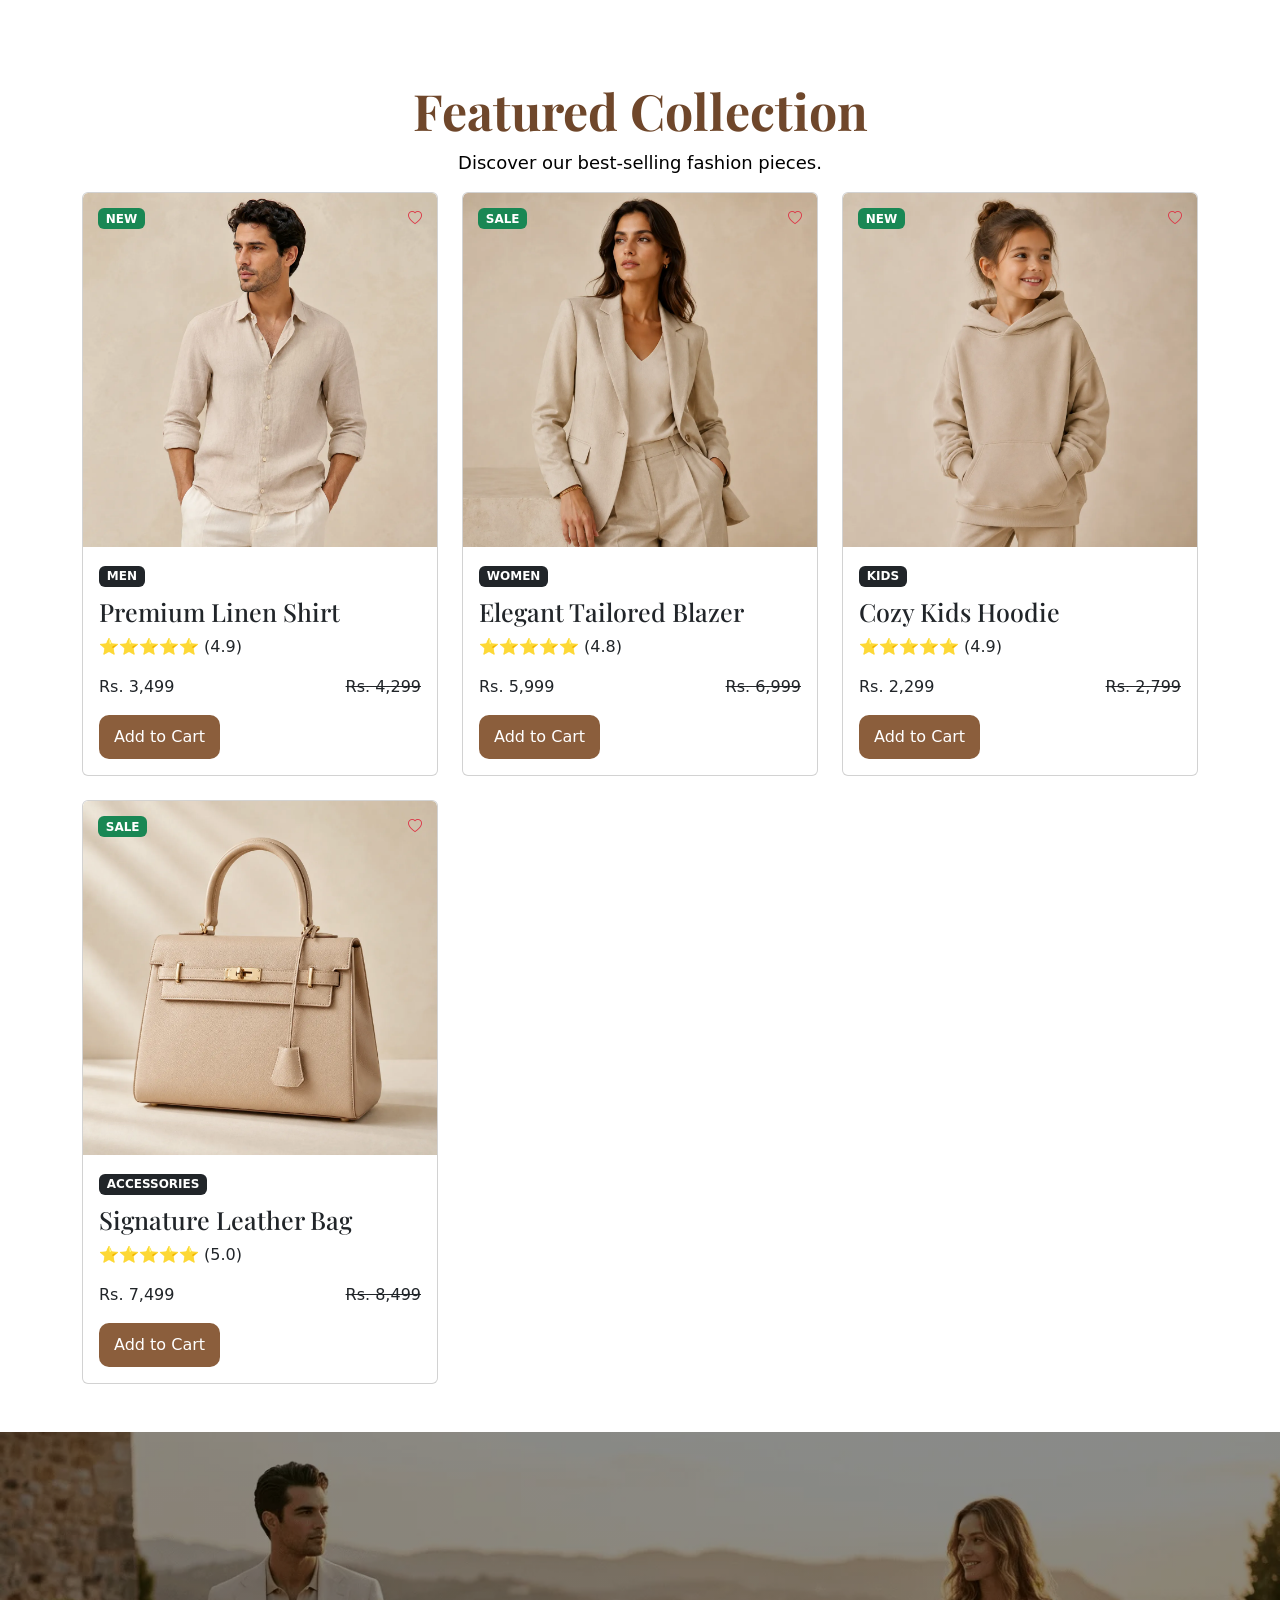
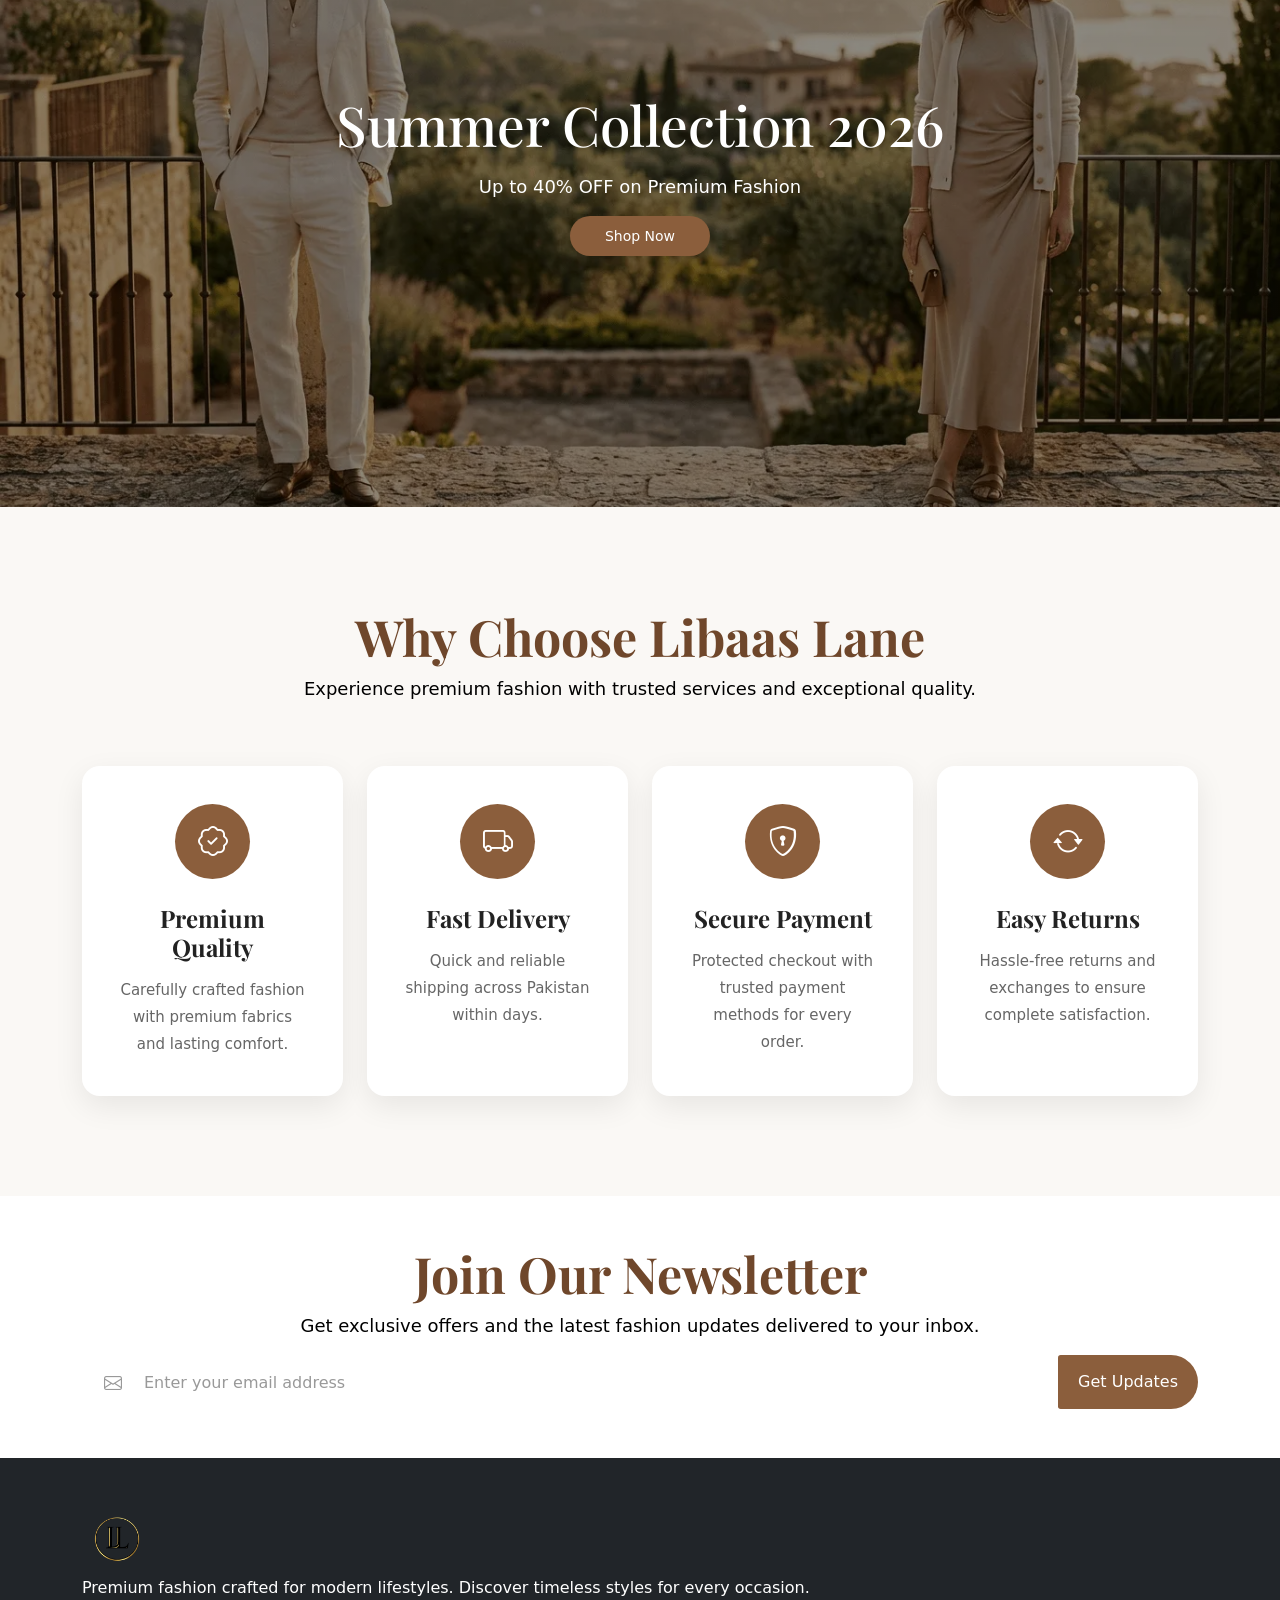
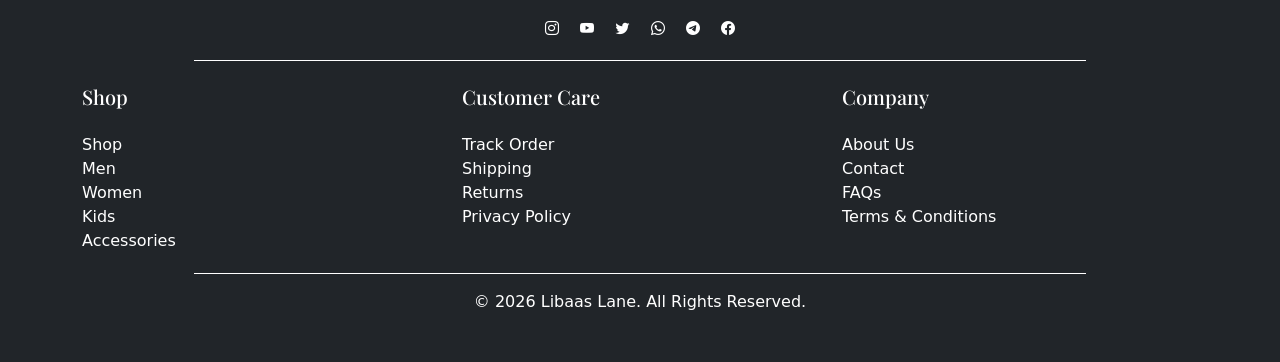
==== commit 302b918b: "Update index.html" ====
--- a/index.html
+++ b/index.html
@@ -70,7 +70,7 @@
 </head>
 
 <body>
-    <header>
+    <header class="position-sticky top-0">
         <div class="container-fluid topbar">
             <div class="row">
                 <div class="col-12">
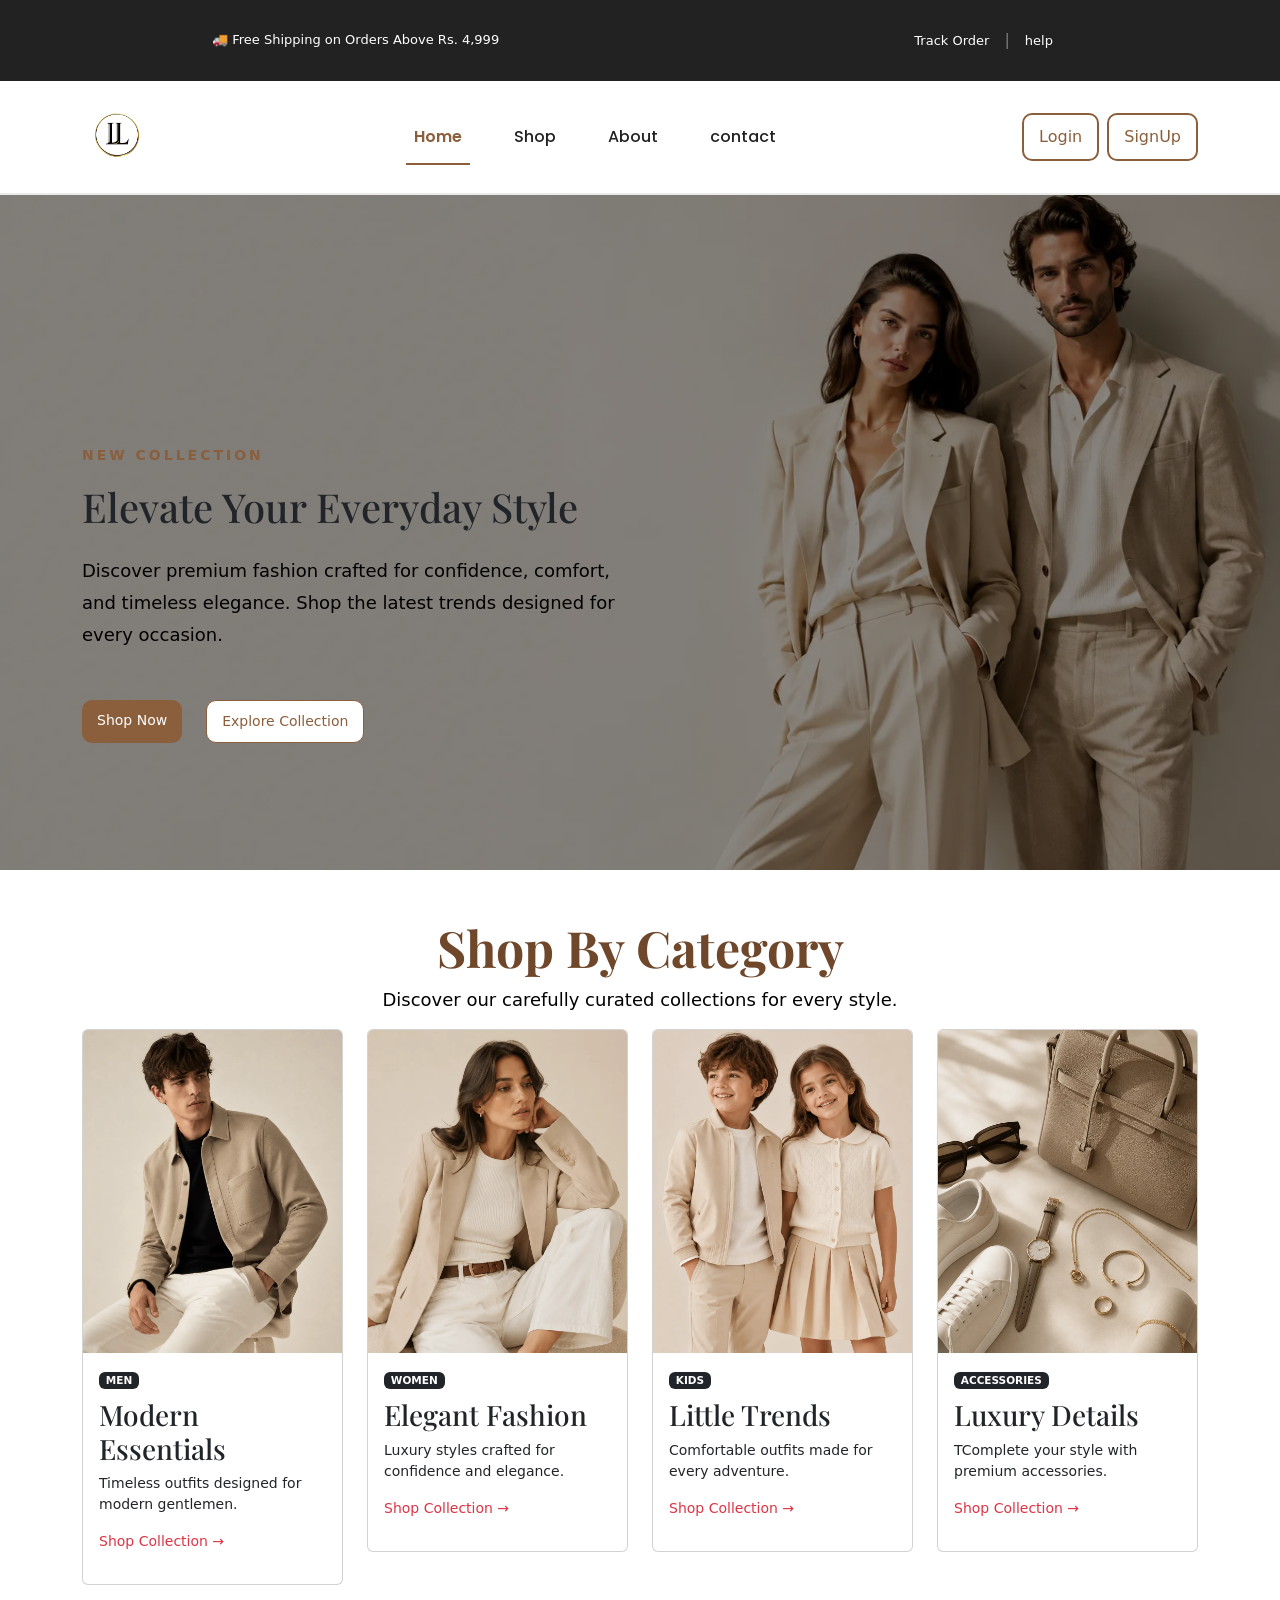
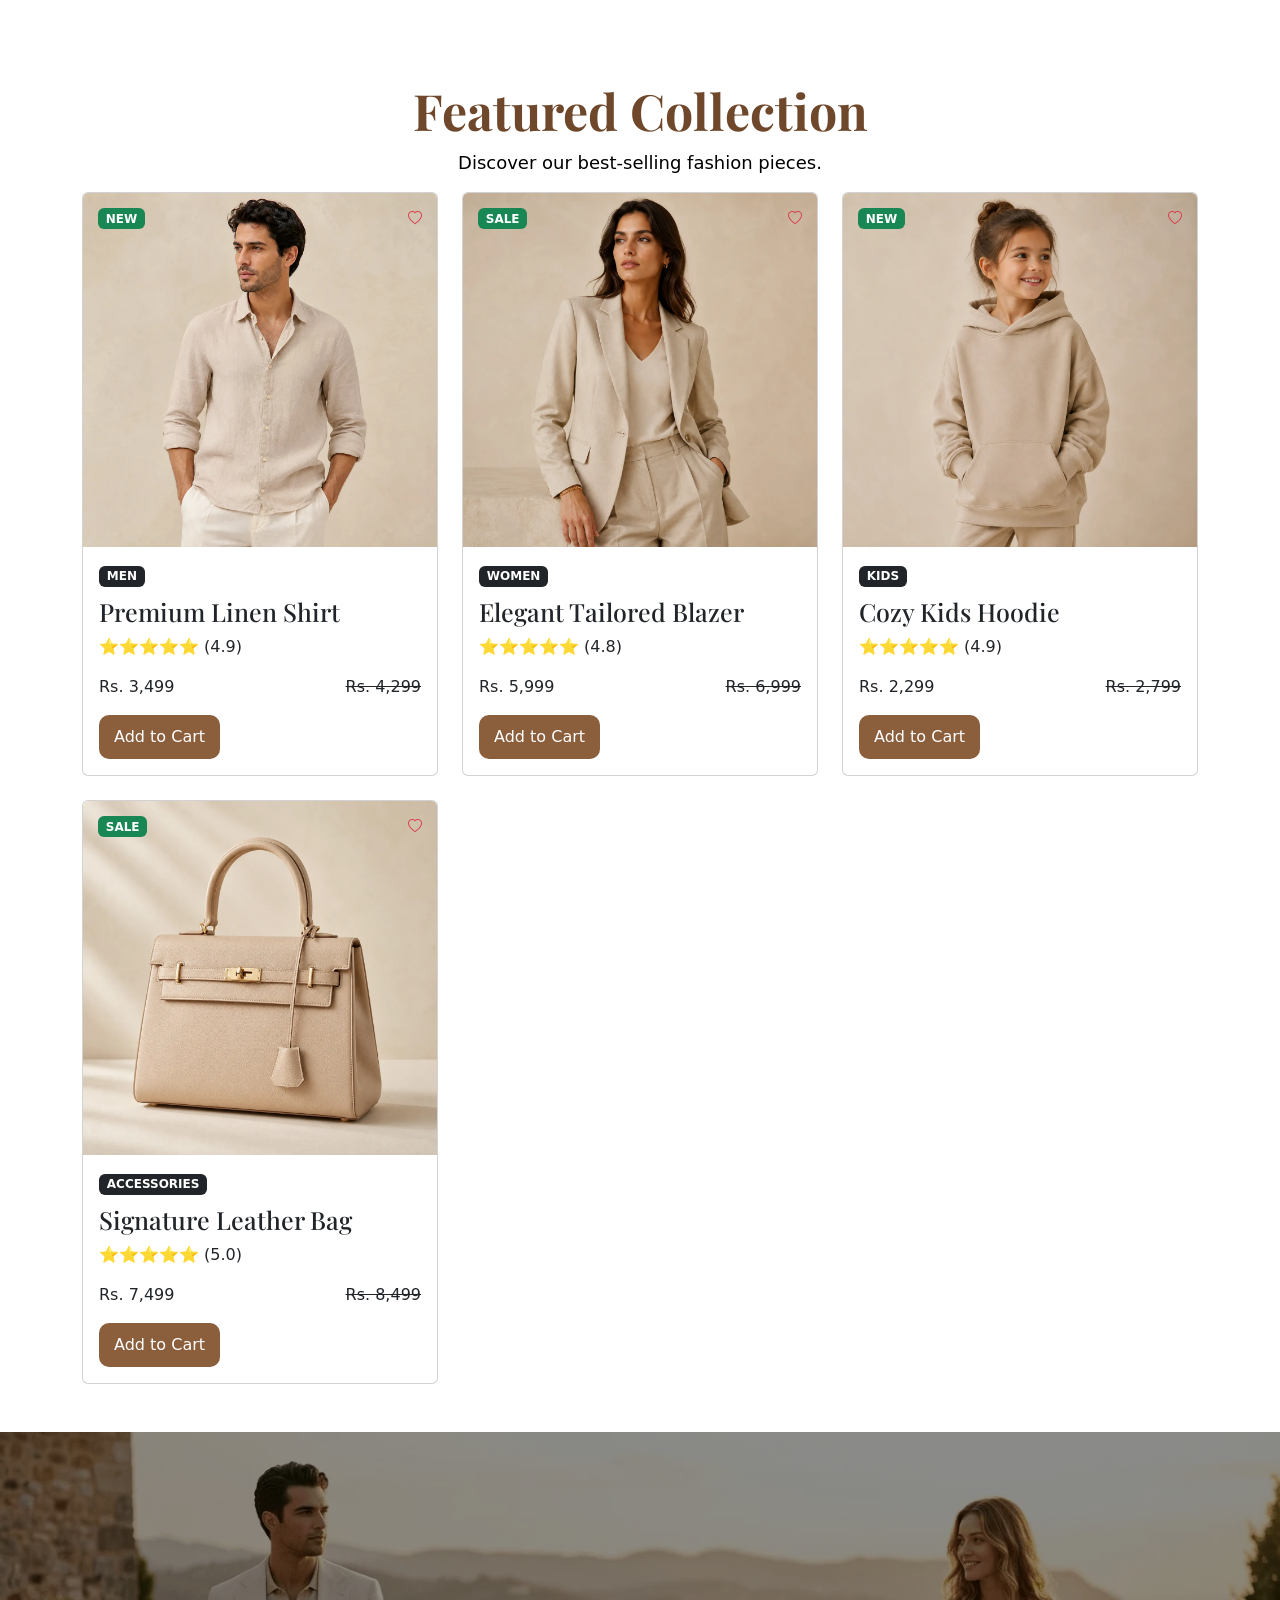
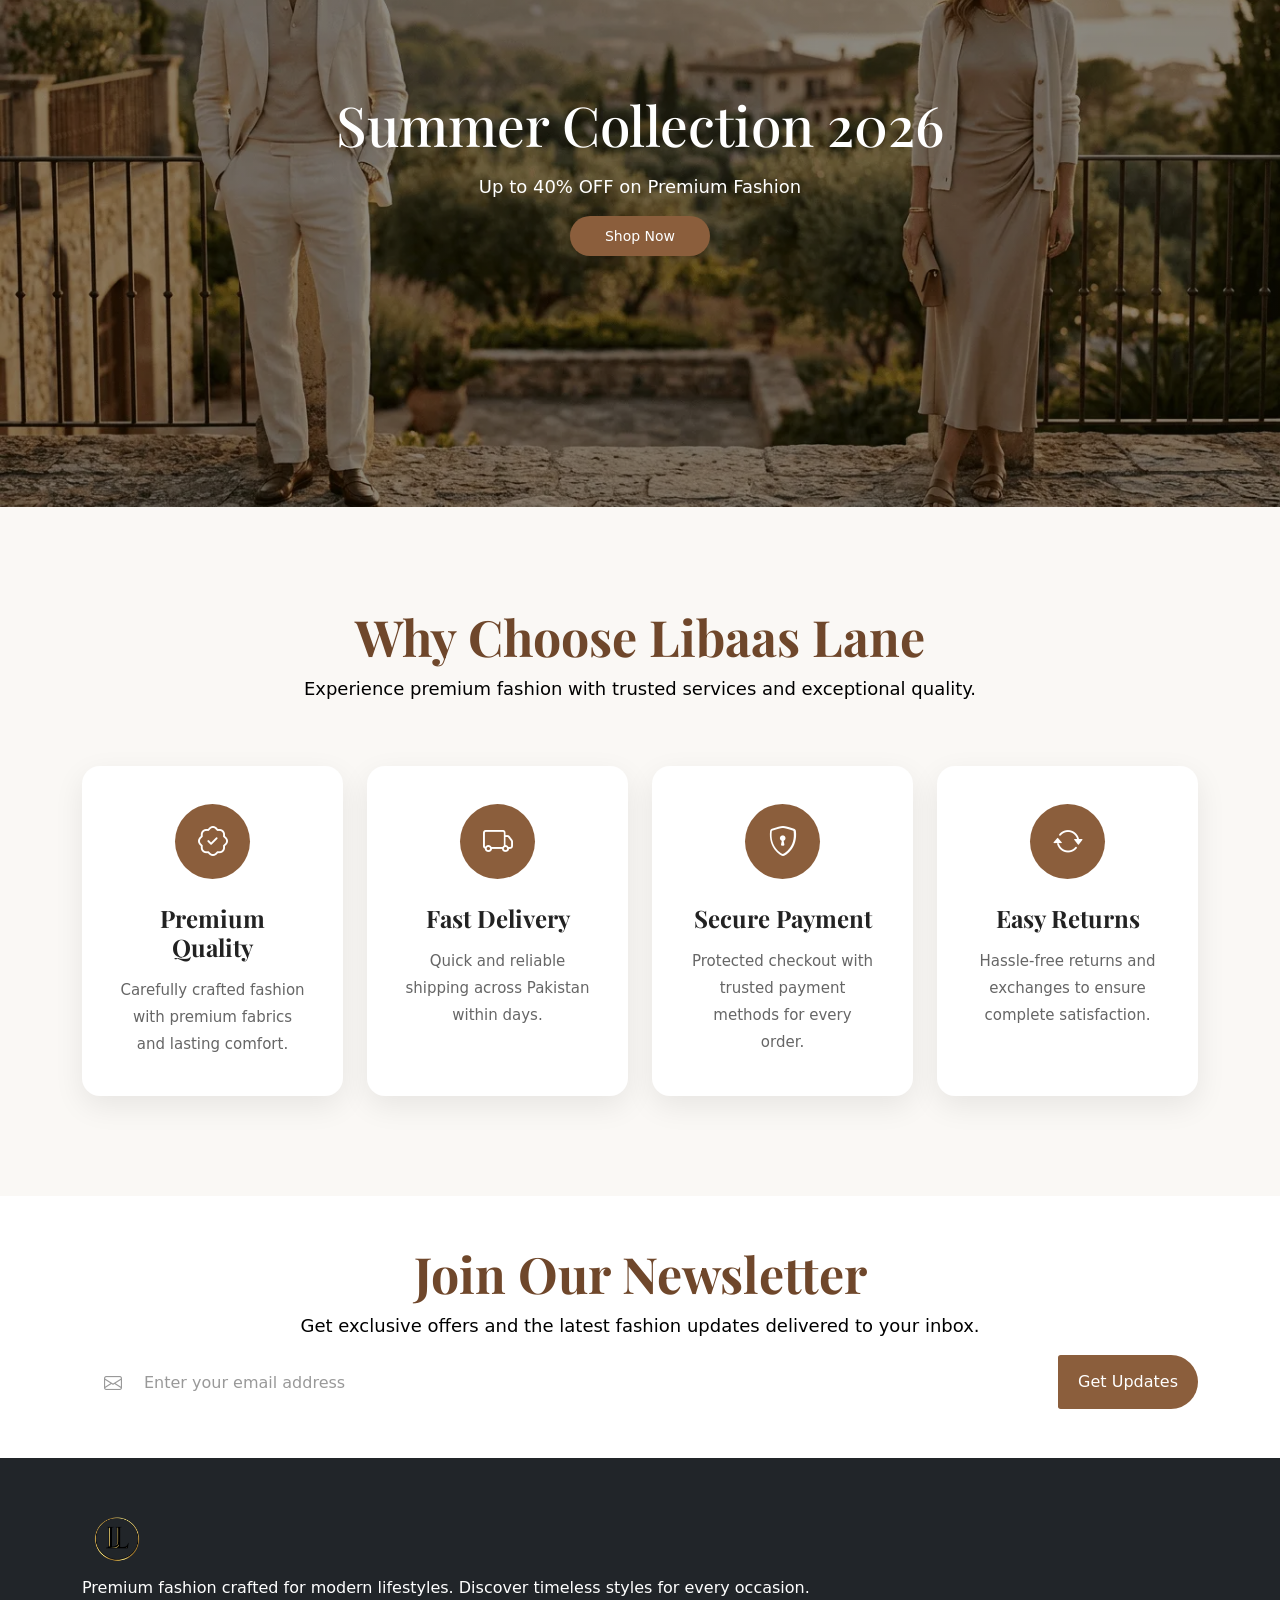
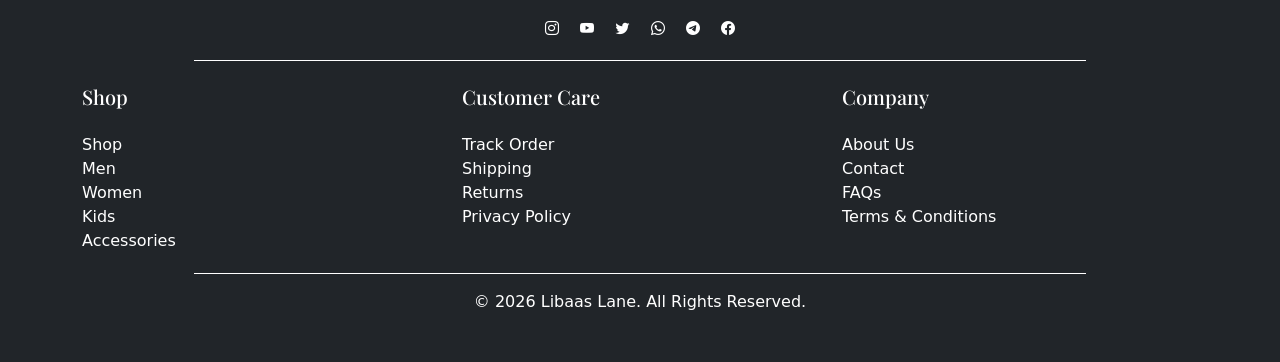
==== commit 774ddb94: "Update index.html" ====
--- a/index.html
+++ b/index.html
@@ -318,7 +318,7 @@
                     <div class="col-12 promo-content">
                         <h2 class="mb-md-3 mb-2">Summer Collection 2026</h2>
                         <p class="mb-md-4 mb-3">Up to 40% OFF on Premium Fashion</p>
-                        <a href="shop.html" class="promo-btn mb-3">Shop Now</a>
+                        <a href="Shop.html" class="promo-btn mb-3">Shop Now</a>
                     </div>
                 </div>
             </div>
--- a/css/style.css
+++ b/css/style.css
@@ -4,6 +4,7 @@
 html{scrollbar-width:thin;scrollbar-color:#8B5E3C #ffff}
 ::-webkit-scrollbar-thumb{color:#8B5E3C;border-radius:20px}
 body{font-family:'Poppins',sans-serif;overflow-x:hidden;width:100%}
+header{z-index: 1055 !important;}
 .topbar{background-color:#222222;color:white;padding:15px 20px}
 .topbar a{color:white;text-decoration:none;transition:.35s ease;padding:0 15px;font-size:13px}
 .topbar p{margin-top:15px;font-size:13px}
@@ -281,4 +282,4 @@
     width:100%;
     border: 0;
     display:block;
-}img{max-width:100%;height:auto;}+}img{max-width:100%;height:auto;}
--- a/css/style.css
+++ b/css/style.css
@@ -4,6 +4,7 @@
 html{scrollbar-width:thin;scrollbar-color:#8B5E3C #ffff}
 ::-webkit-scrollbar-thumb{color:#8B5E3C;border-radius:20px}
 body{font-family:'Poppins',sans-serif;overflow-x:hidden;width:100%}
+header{z-index: 1055 !important;}
 .topbar{background-color:#222222;color:white;padding:15px 20px}
 .topbar a{color:white;text-decoration:none;transition:.35s ease;padding:0 15px;font-size:13px}
 .topbar p{margin-top:15px;font-size:13px}
@@ -281,4 +282,4 @@
     width:100%;
     border: 0;
     display:block;
-}img{max-width:100%;height:auto;}+}img{max-width:100%;height:auto;}
